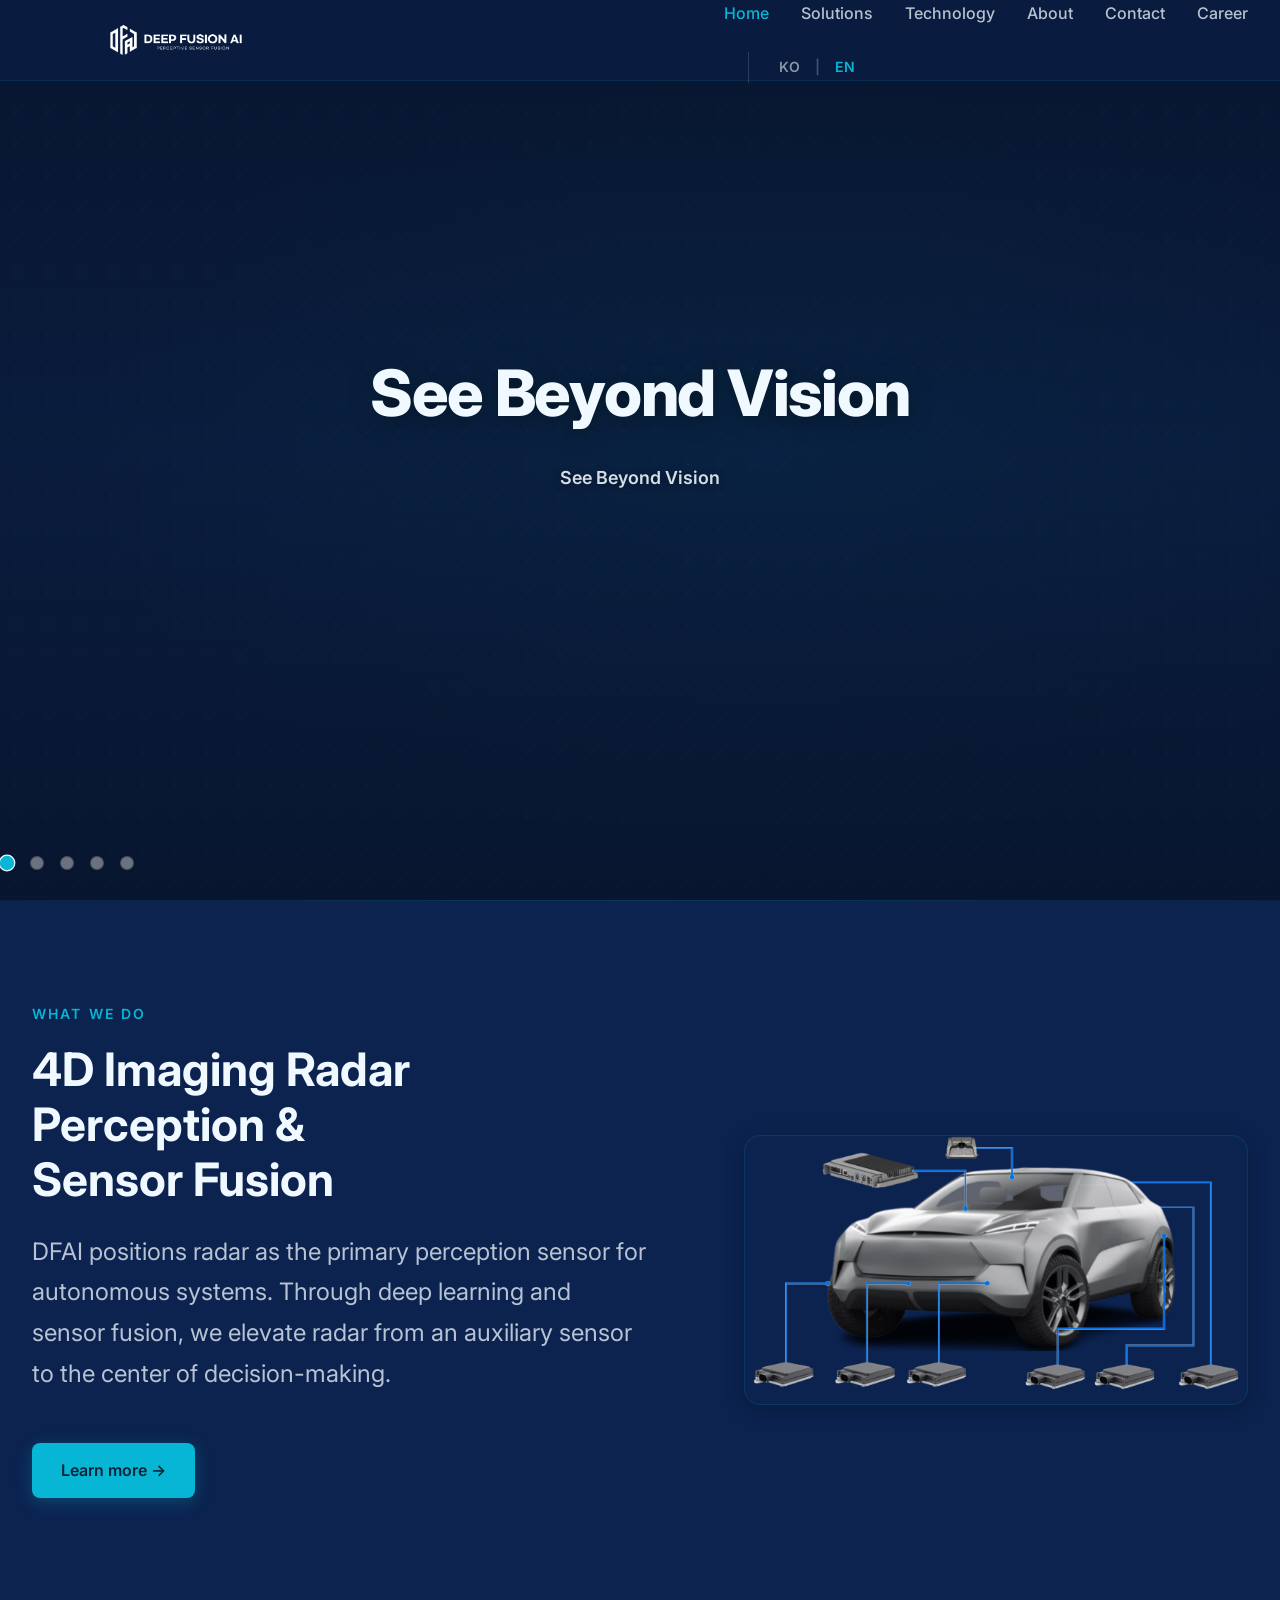
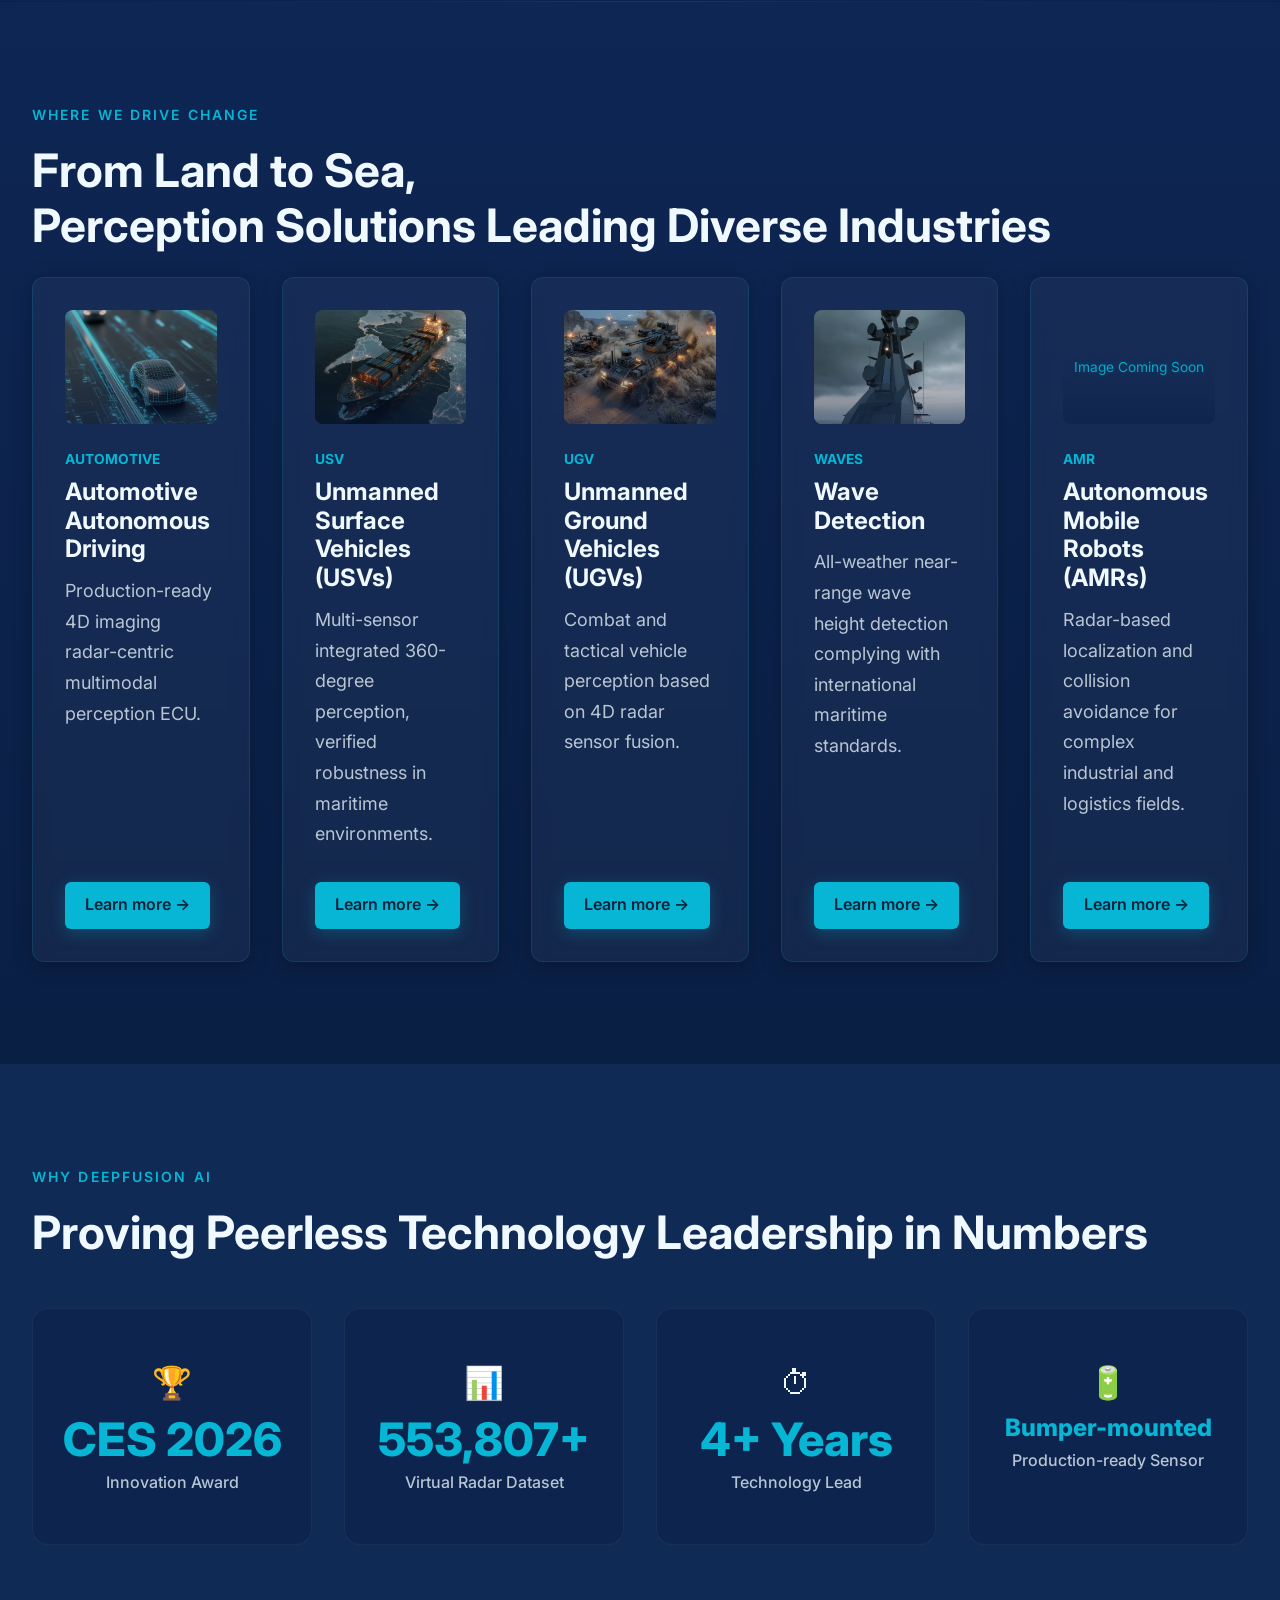
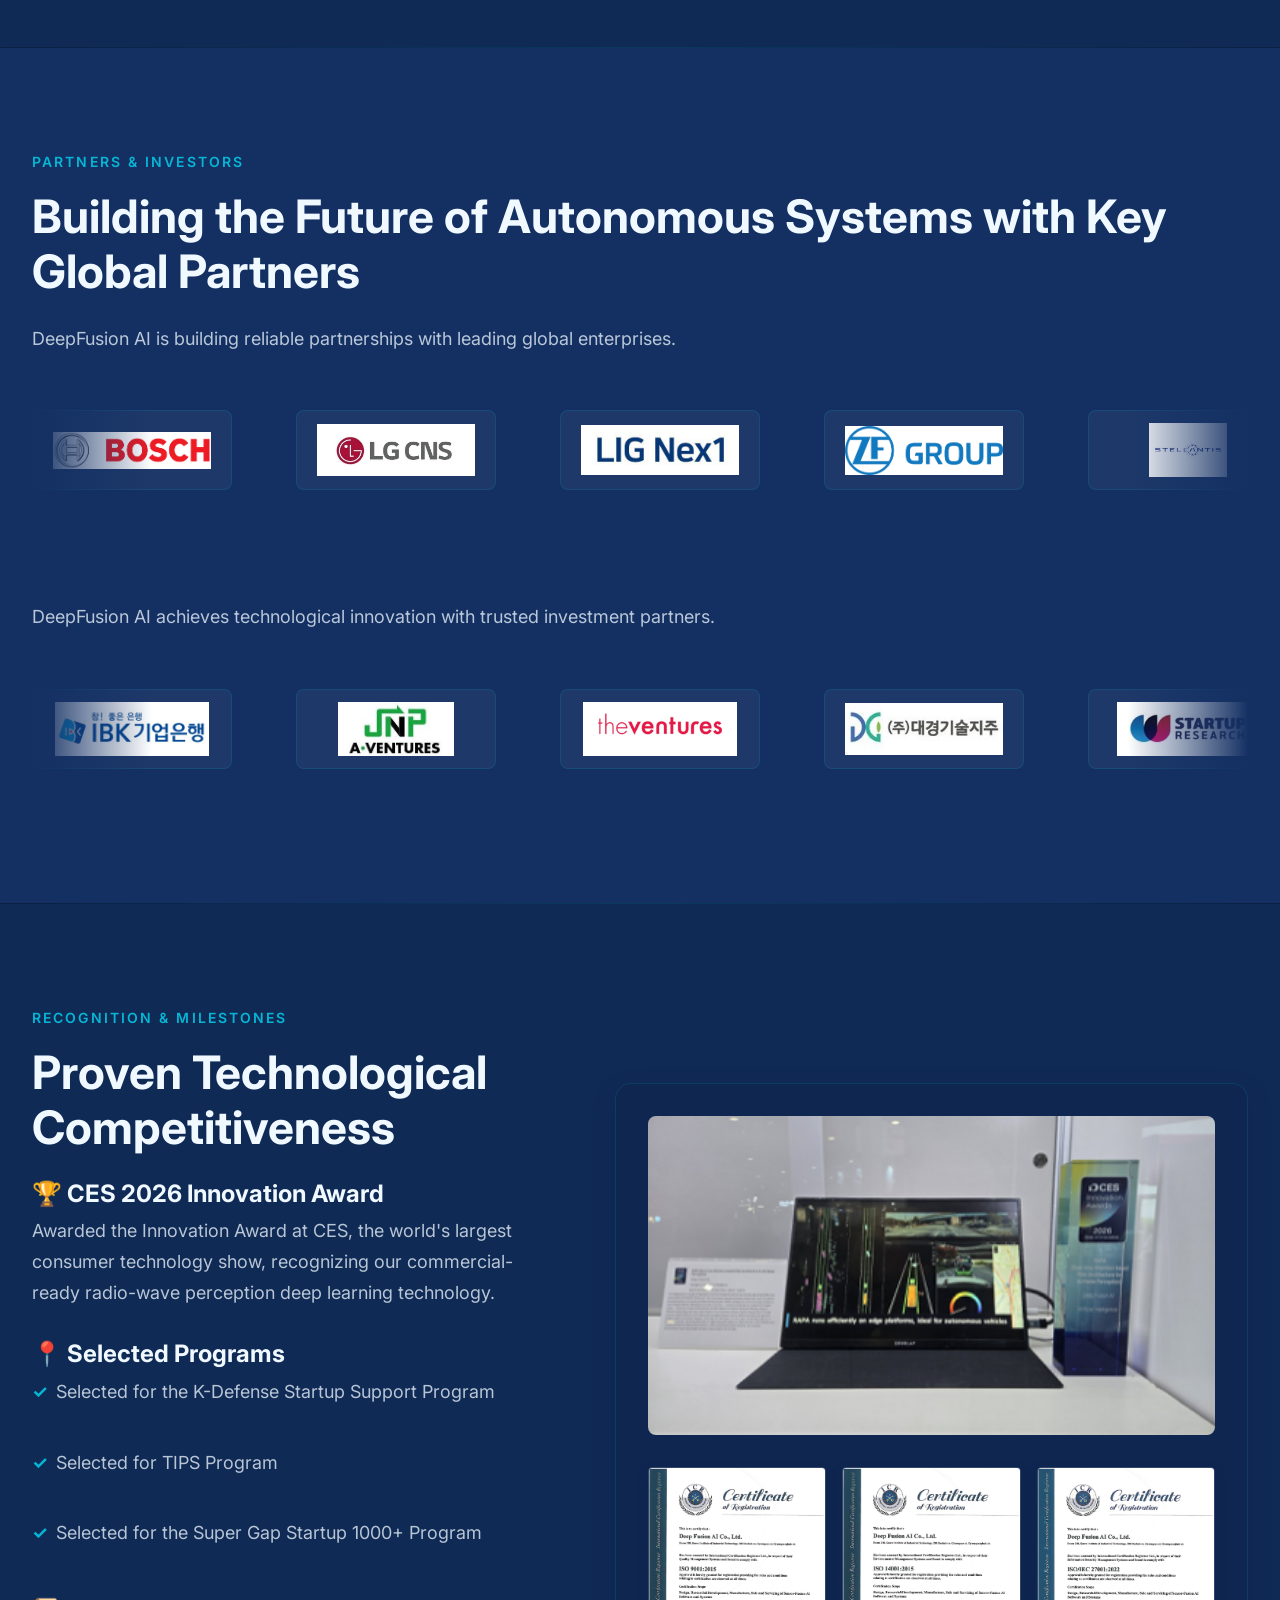
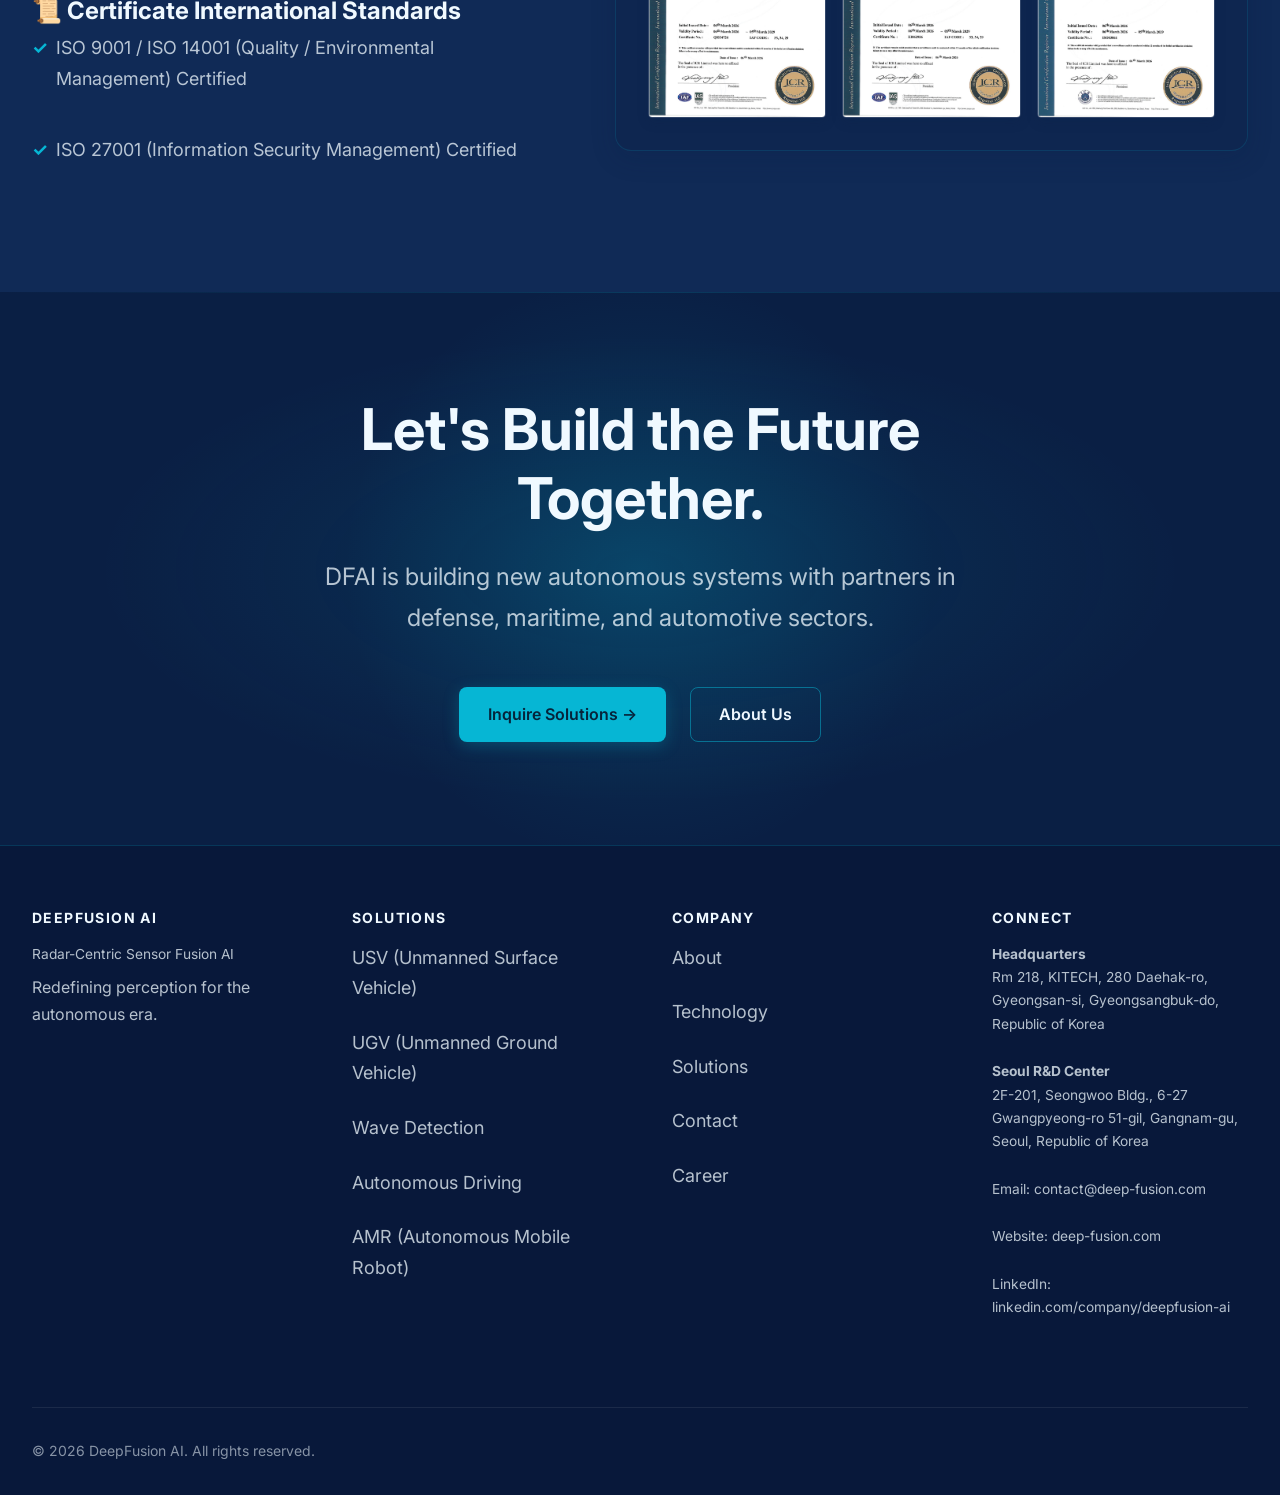
==== en/index.html @ 813c0913 "feat: add AMR (Autonomous Mobile Robot) application card and reorder applications section on home pa" ====
<!DOCTYPE html>
<html lang="en">
<head>
  

  <meta charset="UTF-8">
  <meta name="viewport" content="width=device-width, initial-scale=1.0">
  <title data-i18n="home.meta.title">DeepFusion AI | Radar-Centric Sensor Fusion AI for Autonomous Systems</title>
  
  <!-- SEO Meta Tags -->
  <meta name="description" content="DeepFusion AI (DFAI) redefines perception for the autonomous era with 4D imaging radar deep learning and proprietary sensor fusion. Winner of the CES 2026 Innovation Award, applied across defense, maritime, and automotive sectors.">
  <meta name="keywords" content="4D imaging radar, sensor fusion, autonomous driving AI, USV perception, radar deep learning, DeepFusion AI, 4D Imaging Radar, Sensor Fusion, Autonomous Driving, USV, UGV, Edge AI, DFAI">
  <meta name="geo.region" content="KR-47, KR-11">
  <meta name="geo.placename" content="Gyeongsan, Gangnam Seoul">
  <link rel="canonical" href="https://www.deep-fusion.com/">
  
  <!-- Open Graph -->
  <meta property="og:title" content="DeepFusion AI | Radar-Centric Sensor Fusion AI">
  <meta property="og:description" content="4D Imaging Radar Deep Learning and proprietary sensor fusion technology for the autonomous era.">
  <meta property="og:image" content="assets/images/home/hero/hero_main.jpg">
  <meta property="og:url" content="https://www.deep-fusion.com/">
  <meta property="og:type" content="website">
  
  <!-- LinkedIn / Twitter -->
  <meta name="twitter:card" content="summary_large_image">
  <meta name="twitter:title" content="DeepFusion AI | Radar-Centric Sensor Fusion AI">
  <meta name="twitter:description" content="4D Imaging Radar Deep Learning and proprietary sensor fusion technology for the autonomous era.">
  <meta name="twitter:image" content="assets/images/home/hero/hero_main.jpg">
  
  <!-- Fonts -->
  <link rel="preconnect" href="https://fonts.googleapis.com">
  <link rel="preconnect" href="https://fonts.gstatic.com" crossorigin>
  <link href="https://fonts.googleapis.com/css2?family=Inter:wght@400;500;600;700;800&family=Outfit:wght@400;600;800&display=swap" rel="stylesheet">
  
  <!-- Stylesheets -->
  <link rel="stylesheet" href="../assets/css/variables.css">
  <link rel="stylesheet" href="../assets/css/reset.css">
  <link rel="stylesheet" href="../assets/css/base.css">
  <link rel="stylesheet" href="../assets/css/components.css">
  <link rel="stylesheet" href="../assets/css/animations.css">
  <link rel="stylesheet" href="../assets/css/home.css">
  
  <!-- Scripts -->
  <script src="../assets/js/main.js" defer></script>
  <script src="../assets/js/animations.js" defer></script>
  <script src="../assets/js/home.js" defer></script>
  <!-- Multilingual SEO -->
  <link rel="alternate" hreflang="en" href="https://www.deep-fusion.com/index.html">
  <link rel="alternate" hreflang="en" href="https://www.deep-fusion.com/en/index.html">
  <link rel="alternate" hreflang="x-default" href="https://www.deep-fusion.com/index.html">
</head>
<body>
  <!-- Header -->
  <header class="site-header" id="site-header">
    <div class="container header-container">
      <a href="index.html" class="logo" aria-label="DeepFusion AI Home">
        <img src="../assets/images/header_logo.png" alt="DeepFusion AI">
      </a>
      <button class="nav-toggle" aria-label="Open/Close Menu" aria-expanded="false" aria-controls="main-nav">
        <span></span>
        <span></span>
        <span></span>
      </button>
      <nav class="main-nav" id="main-nav">
        <ul>
          <li><a href="index.html" class="nav-link nav-link--active">Home</a></li>
          <li><a href="solutions.html" class="nav-link">Solutions</a></li>
          <li><a href="technology.html" class="nav-link">Technology</a></li>
          <li><a href="about.html" class="nav-link">About</a></li>
          <li><a href="contact.html" class="nav-link">Contact</a></li>
          <li><a href="career.html" class="nav-link">Career</a></li>
        </ul>
        <div class="lang-switcher" role="group" aria-label="Language">
          <a href="../index.html" class="lang-link" hreflang="en">KO</a>
          <span class="lang-divider">|</span>
          <a href="index.html" class="lang-link active" aria-current="true">EN</a>
        </div>
      </nav>
    </div>
  </header>

  <main>
    <!-- Section 1: Hero -->
    <section class="hero section--dark" aria-label="Introduction">
      <div class="hero-slider">
        <!-- 1. 국방_USV_영상 -->
        <div class="hero-slide active">
          <video src="../assets/images/home/defense_usv.mp4" autoplay loop muted playsinline></video>
        </div>
        <!-- 2. 차량자율주행영상 -->
        <div class="hero-slide">
          <video src="../assets/images/home/car_autonomous.mp4" loop muted playsinline></video>
        </div>
        <!-- 3. rapa영상 -->
        <div class="hero-slide">
          <video src="../assets/images/home/rapa_video.mp4" loop muted playsinline></video>
        </div>
        <!-- 4. slam 영상 -->
        <div class="hero-slide">
          <video src="../assets/images/home/slam_video.mp4" loop muted playsinline></video>
        </div>
        <!-- 5. UGV 영상 -->
        <div class="hero-slide">
          <video src="../assets/images/home/ugv_video.mp4" loop muted playsinline></video>
        </div>
      </div>

      <!-- Centralized Text Overlay with animation -->
      <div class="hero-overlay-text">
        <!-- 1. 국방_USV_영상 -->
        <div class="hero-text-item active">
          <h1 class="hero-text-title">See Beyond Vision</h1>
          <p class="hero-text-desc">See Beyond Vision</p>
        </div>
        <!-- 2. 차량자율주행영상 -->
        <div class="hero-text-item">
          <h1 class="hero-text-title">Unstoppable Autonomous Driving</h1>
          <p class="hero-text-desc">Robust Autonomy in Any Environment</p>
        </div>
        <!-- 3. rapa영상 -->
        <div class="hero-text-item">
          <h1 class="hero-text-title">Intelligent 4D Imaging Radar</h1>
          <p class="hero-text-desc">Next-Gen RAPA Platform</p>
        </div>
        <!-- 4. slam 영상 -->
        <div class="hero-text-item">
          <h1 class="hero-text-title">Precision SLAM:<br>Never Lost in Any Environment</h1>
          <p class="hero-text-desc">Precision 3D Localization</p>
        </div>
        <!-- 5. UGV 사진1 -->
        <div class="hero-text-item">
          <img src="../assets/images/dfai_blue_logo.png" alt="DeepFusion AI Logo" class="hero-text-logo">
        </div>
      </div>

      <!-- Dots navigation centered at the bottom -->
      <div class="hero-dots">
        <button class="hero-dot active" aria-label="Slide 1"></button>
        <button class="hero-dot" aria-label="Slide 2"></button>
        <button class="hero-dot" aria-label="Slide 3"></button>
        <button class="hero-dot" aria-label="Slide 4"></button>
        <button class="hero-dot" aria-label="Slide 5"></button>
      </div>
    </section>

    <hr class="section-divider-soft">

    <!-- Section 2: What We Do -->
    <section class="what-we-do section-padding section--light" id="what-we-do" aria-label="Core Technologies">
      <div class="container">
        <span data-i18n="home.what-we-do.span_text" class="eyebrow reveal-on-scroll">What We Do</span>
        <div class="what-we-do-grid">
          <div class="what-we-do-text reveal-on-scroll stagger-1">
            <h2 data-i18n="home.what-we-do.h2_title">4D Imaging Radar Perception &<br>Sensor Fusion</h2>
            <p data-i18n="home.what-we-do.p_text" class="what-we-do-lead">
              DFAI positions radar as the primary perception sensor for autonomous systems. Through deep learning and sensor fusion, we elevate radar from an auxiliary sensor to the center of decision-making.
            </p>
            <a href="technology.html" class="btn btn-primary">Learn more &rarr;</a>
          </div>
          <div class="what-we-do-media reveal-on-scroll stagger-2">
            <img src="../assets/images/technology/car_photo.png" alt="Sensor Fusion" loading="lazy">
          </div>
        </div>
      </div>
    </section>

    <hr class="section-divider-soft">

    <!-- Section 3: Applications (Where We Drive Change) -->
    <section class="applications section-padding section--dark" id="applications" aria-label="Solution Verticals">
      <div class="container">
        <span data-i18n="home.applications.span_text" class="eyebrow reveal-on-scroll">Where We Drive Change</span>
        <h2 data-i18n="home.applications.h2_title" class="reveal-on-scroll stagger-1">From Land to Sea,<br>Perception Solutions Leading Diverse Industries</h2>
        <div class="grid grid-5">
          <!-- App 1: Automotive -->
          <article class="card reveal-on-scroll stagger-1">
            <div class="card-img-wrapper">
              <img src="../assets/images/solutions/04_autonomous/IR_p37_img_04.png" alt="Automotive Autonomous Driving" class="card-img" onerror="this.style.display='none'; this.nextElementSibling.style.display='flex';" loading="lazy">
              <div class="card-img-placeholder">
                <span data-i18n="home.what-we-do.span_text_2">Image Coming Soon</span>
              </div>
            </div>
            <span class="card-subtitle">Automotive</span>
            <h3>Automotive Autonomous Driving</h3>
            <p>Production-ready 4D imaging radar-centric multimodal perception ECU.</p>
            <a href="solutions.html#solution-automotive" class="btn btn-primary" aria-label="View Automotive Autonomous Driving solution details">Learn more &rarr;</a>
          </article>
          <!-- App 2: USV -->
          <article class="card reveal-on-scroll stagger-2">
            <div class="card-img-wrapper">
              <img src="../assets/images/solutions/01_usv/IR_p20_img_01.png" alt="Unmanned Surface Vessel Perception" class="card-img" onerror="this.style.display='none'; this.nextElementSibling.style.display='flex';" loading="lazy">
              <div class="card-img-placeholder">
                <span data-i18n="home.what-we-do.span_text_2">Image Coming Soon</span>
              </div>
            </div>
            <span class="card-subtitle">USV</span>
            <h3>Unmanned Surface Vehicles (USVs)</h3>
            <p>Multi-sensor integrated 360-degree perception, verified robustness in maritime environments.</p>
            <a href="solutions.html#solution-usv" class="btn btn-primary" aria-label="View Unmanned Surface Vehicle (USV) solution details">Learn more &rarr;</a>
          </article>
          <!-- App 3: UGV -->
          <article class="card reveal-on-scroll stagger-3">
            <div class="card-img-wrapper">
              <img src="../assets/images/solutions/02_ugv/IR_p21_img_07.png" alt="Unmanned Ground Vehicle Combat Vehicle" class="card-img" onerror="this.style.display='none'; this.nextElementSibling.style.display='flex';" loading="lazy">
              <div class="card-img-placeholder">
                <span data-i18n="home.what-we-do.span_text_2">Image Coming Soon</span>
              </div>
            </div>
            <span class="card-subtitle">UGV</span>
            <h3>Unmanned Ground Vehicles (UGVs)</h3>
            <p>Combat and tactical vehicle perception based on 4D radar sensor fusion.</p>
            <a href="solutions.html#solution-ugv" class="btn btn-primary" aria-label="View Unmanned Ground Vehicle (UGV) solution details">Learn more &rarr;</a>
          </article>
          <!-- App 4: Waves -->
          <article class="card reveal-on-scroll stagger-4">
            <div class="card-img-wrapper">
              <img src="../assets/images/solutions/03_wave/IR_p23_img_03.png" alt="Wave Detection Radar System" class="card-img" onerror="this.style.display='none'; this.nextElementSibling.style.display='flex';" loading="lazy">
              <div class="card-img-placeholder">
                <span data-i18n="home.what-we-do.span_text_2">Image Coming Soon</span>
              </div>
            </div>
            <span class="card-subtitle">Waves</span>
            <h3>Wave Detection</h3>
            <p>All-weather near-range wave height detection complying with international maritime standards.</p>
            <a href="solutions.html#solution-wave" class="btn btn-primary" aria-label="View Wave Detection solution details">Learn more &rarr;</a>
          </article>
          <!-- App 5: AMR -->
          <article class="card reveal-on-scroll stagger-5">
            <div class="card-img-wrapper">
              <img src="../assets/images/solutions/05_amr/amr_placeholder.png" alt="Autonomous Mobile Robot" class="card-img" onerror="this.style.display='none'; this.nextElementSibling.style.display='flex';" loading="lazy">
              <div class="card-img-placeholder">
                <span data-i18n="home.what-we-do.span_text_2">Image Coming Soon</span>
              </div>
            </div>
            <span class="card-subtitle">AMR</span>
            <h3>Autonomous Mobile Robots (AMRs)</h3>
            <p>Radar-based localization and collision avoidance for complex industrial and logistics fields.</p>
            <a href="solutions.html#solution-amr" class="btn btn-primary" aria-label="View Autonomous Mobile Robot (AMR) solution details">Learn more &rarr;</a>
          </article>
        </div>
      </div>
    </section>

    <!-- Section 4: Impact Numbers (Why DeepFusion AI) -->
    <section class="impact-numbers section-padding section--mid" aria-label="Key Metrics">
      <div class="container">
        <span data-i18n="home.impact-numbers.span_text" class="eyebrow reveal-on-scroll">Why DeepFusion AI</span>
        <h2 data-i18n="home.impact-numbers.h2_title" class="reveal-on-scroll stagger-1">Proving Peerless Technology Leadership in Numbers</h2>
        <div class="impact-numbers-grid">
          <div class="counter-card reveal-on-scroll stagger-1">
            <div class="counter-icon" aria-hidden="true">🏆</div>
            <div class="counter-num-wrapper">CES 2026</div>
            <div class="counter-label">Innovation Award</div>
          </div>
          <div class="counter-card reveal-on-scroll stagger-2">
            <div class="counter-icon" aria-hidden="true">📊</div>
            <div class="counter-num-wrapper">
              <span data-target="600000" data-suffix="+" data-format="comma">0</span>
            </div>
            <div class="counter-label">Virtual Radar Dataset</div>
          </div>
          <div class="counter-card reveal-on-scroll stagger-3">
            <div class="counter-icon" aria-hidden="true">⏱</div>
            <div class="counter-num-wrapper">
              <span data-target="5" data-suffix="+ Years">0</span>
            </div>
            <div class="counter-label">Technology Lead</div>
          </div>
          <div class="counter-card reveal-on-scroll stagger-4">
            <div class="counter-icon" aria-hidden="true">🔋</div>
            <div class="counter-num-wrapper" style="font-size: var(--fs-lg);">Bumper-mounted</div>
            <div class="counter-label">Production-ready Sensor</div>
          </div>
        </div>
      </div>
    </section>

    <hr class="section-divider-soft">

    <!-- Section 5: Trusted By (Partners & Investors) -->
    <section class="trusted-by section-padding section--white" aria-label="Partners & Investors">
      <div class="container">
        <!-- Partners Sub-section -->
        <span data-i18n="home.trusted-by.span_text" class="eyebrow reveal-on-scroll">Partners &amp; Investors</span>
        <h2 data-i18n="home.trusted-by.h2_title" class="reveal-on-scroll stagger-1">Building the Future of Autonomous Systems with Key Global Partners</h2>
        <p data-i18n="home.trusted-by.p_text" class="reveal-on-scroll stagger-2">DeepFusion AI is building reliable partnerships with leading global enterprises.</p>
        <div class="trusted-by-carousel-wrapper reveal-on-scroll stagger-3" style="margin-bottom: 5rem;">
          <div class="logo-track">
            <div class="logo-item"><img src="../assets/images/home/partners/BOSCH.png" alt="BOSCH" loading="lazy"></div>
            <div class="logo-item"><img src="../assets/images/home/partners/LG CNS.jpg" alt="LG CNS" loading="lazy"></div>
            <div class="logo-item"><img src="../assets/images/home/partners/lignex1.jpeg" alt="LIG Nex1" loading="lazy"></div>
            <div class="logo-item"><img src="../assets/images/home/partners/ZF.png" alt="ZF" loading="lazy"></div>
            <div class="logo-item"><img src="../assets/images/home/partners/stellantis.jpg" alt="Stellantis" loading="lazy"></div>
            <div class="logo-item"><img src="../assets/images/home/partners/비트센싱.jpg" alt="bitsensing" loading="lazy"></div>
            <div class="logo-item"><img src="../assets/images/home/partners/현대위아.png" alt="Hyundai Wia" loading="lazy"></div>
            <div class="logo-item"><img src="../assets/images/home/partners/현대중공업.jpg" alt="Hyundai Heavy Industries" loading="lazy"></div>
            <div class="logo-item"><img src="../assets/images/home/partners/volvo.png" alt="Volvo" loading="lazy"></div>
            <div class="logo-item"><img src="../assets/images/home/partners/hyundai_mobis.jpg" alt="Hyundai Mobis" loading="lazy"></div>
            <div class="logo-item"><img src="../assets/images/home/partners/hella.png" alt="Hella" loading="lazy"></div>
            <!-- Duplicated for Infinite Carousel effect -->
            <div class="logo-item"><img src="../assets/images/home/partners/BOSCH.png" alt="BOSCH" loading="lazy"></div>
            <div class="logo-item"><img src="../assets/images/home/partners/LG CNS.jpg" alt="LG CNS" loading="lazy"></div>
            <div class="logo-item"><img src="../assets/images/home/partners/lignex1.jpeg" alt="LIG Nex1" loading="lazy"></div>
            <div class="logo-item"><img src="../assets/images/home/partners/ZF.png" alt="ZF" loading="lazy"></div>
            <div class="logo-item"><img src="../assets/images/home/partners/stellantis.jpg" alt="Stellantis" loading="lazy"></div>
            <div class="logo-item"><img src="../assets/images/home/partners/비트센싱.jpg" alt="bitsensing" loading="lazy"></div>
            <div class="logo-item"><img src="../assets/images/home/partners/현대위아.png" alt="Hyundai Wia" loading="lazy"></div>
            <div class="logo-item"><img src="../assets/images/home/partners/현대중공업.jpg" alt="Hyundai Heavy Industries" loading="lazy"></div>
            <div class="logo-item"><img src="../assets/images/home/partners/volvo.png" alt="Volvo" loading="lazy"></div>
            <div class="logo-item"><img src="../assets/images/home/partners/hyundai_mobis.jpg" alt="Hyundai Mobis" loading="lazy"></div>
            <div class="logo-item"><img src="../assets/images/home/partners/hella.png" alt="Hella" loading="lazy"></div>
          </div>
        </div>

        <!-- Investors Sub-section -->
        <p data-i18n="home.investors.p_text" class="reveal-on-scroll stagger-1">DeepFusion AI achieves technological innovation with trusted investment partners.</p>
        <div class="trusted-by-carousel-wrapper reveal-on-scroll stagger-3">
          <div class="logo-track" style="animation-direction: reverse;">
            <div class="logo-item"><img src="../assets/images/home/investors/IBK.jpeg" alt="IBK" loading="lazy"></div>
            <div class="logo-item"><img src="../assets/images/home/investors/JNP글로벌.jpg" alt="JNP Global" loading="lazy"></div>
            <div class="logo-item"><img src="../assets/images/home/investors/theventures.png" alt="The Ventures" loading="lazy"></div>
            <div class="logo-item"><img src="../assets/images/home/investors/대경기술지주.jpg" alt="Daekyeong Technology Holdings" loading="lazy"></div>
            <div class="logo-item"><img src="../assets/images/home/investors/스타트업리서치.jpg" alt="Startup Research" loading="lazy"></div>
            <div class="logo-item"><img src="../assets/images/home/investors/신용보증기금.jpeg" alt="Korea Credit Guarantee Fund" loading="lazy"></div>
            <div class="logo-item"><img src="../assets/images/home/investors/엠엠에스벤처스.jpg" alt="MMS Ventures" loading="lazy"></div>
            <!-- Duplicated for Infinite Carousel effect -->
            <div class="logo-item"><img src="../assets/images/home/investors/IBK.jpeg" alt="IBK" loading="lazy"></div>
            <div class="logo-item"><img src="../assets/images/home/investors/JNP글로벌.jpg" alt="JNP Global" loading="lazy"></div>
            <div class="logo-item"><img src="../assets/images/home/investors/theventures.png" alt="The Ventures" loading="lazy"></div>
            <div class="logo-item"><img src="../assets/images/home/investors/대경기술지주.jpg" alt="Daekyeong Technology Holdings" loading="lazy"></div>
            <div class="logo-item"><img src="../assets/images/home/investors/스타트업리서치.jpg" alt="Startup Research" loading="lazy"></div>
            <div class="logo-item"><img src="../assets/images/home/investors/신용보증기금.jpeg" alt="Korea Credit Guarantee Fund" loading="lazy"></div>
            <div class="logo-item"><img src="../assets/images/home/investors/엠엠에스벤처스.jpg" alt="MMS Ventures" loading="lazy"></div>
          </div>
        </div>
      </div>
    </section>

    <hr class="section-divider-soft">

    <!-- Section 6: Recognition (Milestones) -->
    <section class="recognition section-padding section--mid" aria-label="Achievements & Milestones">
      <div class="container">
        <span data-i18n="home.recognition.span_text" class="eyebrow reveal-on-scroll">Recognition &amp; Milestones</span>
        <div class="recognition-grid">
          <div class="recognition-text reveal-on-scroll stagger-1">
            <h2 data-i18n="home.recognition.h2_title">Proven Technological Competitiveness</h2>
            <h4 data-i18n="home.recognition.h4_title">🏆 CES 2026 Innovation Award</h4>
            <p data-i18n="home.recognition.p_text">Awarded the Innovation Award at CES, the world's largest consumer technology show, recognizing our commercial-ready radio-wave perception deep learning technology.</p>
            <h4 data-i18n="home.recognition.h4_title_2">📍 Selected Programs</h4>
            <ul class="recognition-list">
              <li data-i18n="home.recognition.li_text">Selected for the K-Defense Startup Support Program</li>
              <li data-i18n="home.recognition.li_text_2">Selected for TIPS Program</li>
              <li data-i18n="home.recognition.li_text_3">Selected for the Super Gap Startup 1000+ Program</li>
            </ul>
            <h4 data-i18n="home.recognition.h4_title_3">📜 Certificate International Standards</h4>
            <ul class="recognition-list">
              <li>ISO 9001 / ISO 14001 (Quality / Environmental Management) Certified</li>
              <li>ISO 27001 (Information Security Management) Certified</li>
            </ul>
          </div>
          <div class="recognition-img-wrapper reveal-on-scroll stagger-2">
            <div class="recognition-main-img">
              <img src="../assets/images/about/milestones/IR_p25_img_01.png" alt="Milestones Infographic" onerror="this.style.display='none'; this.nextElementSibling.style.display='flex';" loading="lazy">
            </div>
            <div class="certificates-row">
              <img src="../assets/images/about/cert_1.png" alt="ISO 9001 Certificate" loading="lazy">
              <img src="../assets/images/about/cert_2.png" alt="ISO 14001 Certificate" loading="lazy">
              <img src="../assets/images/about/cert_3.png" alt="ISO 27001 Certificate" loading="lazy">
            </div>
            <div class="card-img-placeholder" style="min-height: 300px; display: none;">
              <span data-i18n="home.recognition.span_text_2">Milestones Image Coming Soon</span>
            </div>
          </div>
        </div>
      </div>
    </section>

    <hr class="section-divider-soft">

    <!-- Section 7: Contact CTA -->
    <section class="contact-cta section-padding section--dark" aria-label="Inquiries">
      <div class="radial-glow" aria-hidden="true"></div>
      <div class="container contact-cta-content reveal-on-scroll">
        <h2>Let's Build the Future Together.</h2>
        <p data-i18n="home.contact-cta.p_text">DFAI is building new autonomous systems with partners in defense, maritime, and automotive sectors.</p>
        <div class="contact-cta-buttons">
          <a href="contact.html#form" class="btn btn-primary" aria-label="Inquire Solutions">Inquire Solutions &rarr;</a>
          <a href="about.html" class="btn btn-secondary" aria-label="About Us">About Us</a>
        </div>
      </div>
    </section>
  </main>

  <!-- Footer -->
  <footer class="site-footer">
    <div class="container">
      <div class="footer-grid">
        <div class="footer-col">
          <h4>DeepFusion AI</h4>
          <p data-i18n="common.footer.p_text" style="font-size: var(--fs-xs); color: var(--color-slate-gray); margin-bottom: var(--space-xs);">
            Radar-Centric Sensor Fusion AI
          </p>
          <p data-i18n="common.footer.p_text_2" style="font-size: var(--fs-sm); color: var(--color-soft-gray);">
            Redefining perception for the autonomous era.
          </p>
        </div>
        <div class="footer-col">
          <h4 data-i18n="common.footer.h4_title">Solutions</h4>
          <ul>
            <li><a href="solutions.html#usv" class="footer-link">USV (Unmanned Surface Vehicle)</a></li>
            <li><a href="solutions.html#ugv" class="footer-link">UGV (Unmanned Ground Vehicle)</a></li>
            <li><a href="solutions.html#wave" class="footer-link">Wave Detection</a></li>
            <li><a href="solutions.html#autonomous" class="footer-link">Autonomous Driving</a></li>
            <li><a href="solutions.html#amr" class="footer-link">AMR (Autonomous Mobile Robot)</a></li>
          </ul>
        </div>
        <div class="footer-col">
          <h4 data-i18n="common.footer.h4_title_2">Company</h4>
          <ul>
            <li><a href="about.html" class="footer-link">About</a></li>
            <li><a href="technology.html" class="footer-link">Technology</a></li>
            <li><a href="solutions.html" class="footer-link">Solutions</a></li>
            <li><a href="contact.html" class="footer-link">Contact</a></li>
            <li><a href="career.html" class="footer-link">Career</a></li>
          </ul>
        </div>
        <div class="footer-col">
          <h4 data-i18n="common.footer.h4_title_3">Connect</h4>
          <ul style="gap: var(--space-sm); font-size: var(--fs-xs); color: var(--color-soft-gray);">
            <li>
              <strong>Headquarters</strong><br>
              Rm 218, KITECH, 280 Daehak-ro, Gyeongsan-si, Gyeongsangbuk-do, Republic of Korea
            </li>
            <li>
              <strong>Seoul R&D Center</strong><br>
              2F-201, Seongwoo Bldg., 6-27 Gwangpyeong-ro 51-gil, Gangnam-gu, Seoul, Republic of Korea
            </li>
            <li style="margin-top: var(--space-xs);">
              Email: <a href="mailto:contact@deep-fusion.com" class="footer-link">contact@deep-fusion.com</a>
            </li>
            <li>
              Website: <a href="https://www.deep-fusion.com" class="footer-link">deep-fusion.com</a>
            </li>
            <li>
              LinkedIn: <a href="https://www.linkedin.com/company/deepfusion-ai/" class="footer-link">linkedin.com/company/deepfusion-ai</a>
            </li>
          </ul>
        </div>
      </div>
      <div class="footer-bottom">
        <div class="footer-bottom-copy">
          &copy; 2026 DeepFusion AI. All rights reserved.
        </div>
      </div>
    </div>
  </footer>
  <script>
    document.querySelectorAll('.lang-link').forEach(function(el) {
      el.addEventListener('click', function() {
        var isKo = el.textContent.trim() === 'KO';
        localStorage.setItem('dfai_lang_pref', isKo ? 'ko' : 'en');
      });
    });
  </script>
</body>
</html>
---- assets/css/variables.css ----
:root {
  /* ===== Section Backgrounds (Dark Unified) ===== */
  --bg-section-1: #0A1F44;  /* Deep Ocean - Hero */
  --bg-section-2: #0E2654;  /* Hero gradient end */
  --bg-section-3: #102A56;  /* Midnight Blue - Impact */
  --bg-section-4: #0C2350;  /* What We Do */
  --bg-section-5: #143063;  /* Trusted By / Recognition */
  --bg-footer:    #08183A;  /* Footer (darkest) */

  /* ===== Card Backgrounds (on dark) ===== */
  --bg-card:           rgba(255, 255, 255, 0.04);
  --bg-card-hover:     rgba(255, 255, 255, 0.07);
  --bg-card-border:    rgba(6, 182, 212, 0.15);
  --bg-card-border-hv: rgba(6, 182, 212, 0.45);

  /* ===== Text (on dark) ===== */
  --text-primary:   #F0F9FF;
  --text-secondary: rgba(240, 249, 255, 0.75);
  --text-muted:     rgba(240, 249, 255, 0.55);
  --text-eyebrow:   #06B6D4;

  /* ===== Accent ===== */
  --accent-cyan:       #06B6D4;
  --accent-cyan-glow:  rgba(6, 182, 212, 0.35);
  --accent-amber:      #F59E0B;

  /* ===== Dividers ===== */
  --divider-soft: linear-gradient(
    90deg,
    transparent 0%,
    rgba(6, 182, 212, 0.18) 50%,
    transparent 100%
  );

  /* ===== Shadows ===== */
  --shadow-card:       0 4px 20px rgba(0, 0, 0, 0.25);
  --shadow-card-hover: 0 10px 40px rgba(6, 182, 212, 0.15);
  --shadow-glow:       0 0 24px rgba(6, 182, 212, 0.3);
  
  /* === Typography === */
  --font-sans: 'Pretendard', 'Inter', -apple-system, 
               BlinkMacSystemFont, 'Segoe UI', sans-serif;
  --font-display: 'Inter', 'Pretendard', sans-serif;
  --font-mono: 'JetBrains Mono', 'Courier New', monospace;
  
  /* Font Sizes (Fluid Typography) */
  --fs-xs: clamp(0.75rem, 0.7rem + 0.2vw, 0.875rem);
  --fs-sm: clamp(0.875rem, 0.8rem + 0.3vw, 1rem);
  --fs-base: clamp(1rem, 0.9rem + 0.4vw, 1.125rem);
  --fs-lg: clamp(1.25rem, 1.1rem + 0.6vw, 1.5rem);
  --fs-xl: clamp(1.5rem, 1.3rem + 0.8vw, 2rem);
  --fs-2xl: clamp(2rem, 1.6rem + 1.6vw, 3rem);
  --fs-3xl: clamp(2.5rem, 2rem + 2vw, 4rem);
  --fs-hero: clamp(3rem, 2.4rem + 2.4vw, 5rem);
  
  /* === Spacing === */
  --space-xs: 0.5rem;
  --space-sm: 1rem;
  --space-md: 1.5rem;
  --space-lg: 2rem;
  --space-xl: 3rem;
  --space-2xl: 4rem;
  --space-3xl: 6rem;
  --space-section: clamp(4rem, 8vw, 8rem);
  
  /* === Layout === */
  --container-max: 1280px;
  --container-padding: clamp(1rem, 4vw, 2rem);
  
  /* === Border Radius === */
  --radius-sm: 4px;
  --radius-md: 8px;
  --radius-lg: 16px;
  --radius-xl: 24px;
  --radius-full: 9999px;
  
  /* === Shadows (Cyan Glow) === */
  --shadow-sm: 0 2px 4px rgba(10, 31, 68, 0.1);
  --shadow-md: 0 4px 12px rgba(10, 31, 68, 0.15);
  --shadow-lg: 0 8px 24px rgba(10, 31, 68, 0.2);
  --shadow-cyan-glow: 0 0 32px rgba(6, 182, 212, 0.3);
  
  /* === Transitions === */
  --transition-fast: 150ms ease-out;
  --transition-base: 250ms ease-out;
  --transition-slow: 400ms ease-out;
  
  /* === Z-Index === */
  --z-base: 0;
  --z-dropdown: 10;
  --z-sticky: 100;
  --z-modal: 1000;

  /* Header (Sticky) */
  --header-height: 80px;
  --header-height-mobile: 64px;
}
---- assets/css/base.css ----
/* === Base CSS === */
body {
  font-family: var(--font-sans);
  font-size: var(--fs-base);
  background: var(--bg-section-1);
  color: var(--text-primary);
  -webkit-font-smoothing: antialiased;
  line-height: 1.6;
  overflow-x: hidden;
  word-break: keep-all;
  overflow-wrap: break-word;
}

/* Typography Hierarchy */
h1, h2, h3, h4, h5, h6 {
  font-family: var(--font-display);
  font-weight: 700;
  line-height: 1.2;
  color: var(--text-primary);
}

h1 {
  font-size: var(--fs-3xl);
}

h2 {
  font-size: var(--fs-2xl);
  margin-bottom: var(--space-md);
}

h3 {
  font-size: var(--fs-lg);
  margin-bottom: var(--space-sm);
}

h4 {
  font-size: var(--fs-base);
  margin-bottom: var(--space-sm);
}

p, li {
  color: var(--text-secondary);
  line-height: 1.7;
  margin-bottom: var(--space-md);
}

.eyebrow {
  display: block;
  font-family: var(--font-display);
  color: var(--text-eyebrow);
  text-transform: uppercase;
  letter-spacing: 0.15em;
  font-size: 0.875rem;
  font-weight: 600;
  margin-bottom: var(--space-sm);
}

.caption, small {
  color: var(--text-muted);
}

a {
  color: var(--accent-cyan);
  text-decoration: none;
  transition: color var(--transition-fast);
}

a:hover {
  color: #22D3EE;
}

/* Containers */
.container {
  width: 100%;
  max-width: var(--container-max);
  margin-left: auto;
  margin-right: auto;
  padding-left: var(--container-padding);
  padding-right: var(--container-padding);
}

/* Accessibility - keyboard navigation */
:focus-visible {
  outline: 2px solid var(--accent-cyan);
  outline-offset: 4px;
}

/* Custom Scrollbar */
::-webkit-scrollbar {
  width: 8px;
  height: 8px;
}

::-webkit-scrollbar-track {
  background: var(--bg-section-1);
}

::-webkit-scrollbar-thumb {
  background: rgba(6, 182, 212, 0.25);
  border-radius: var(--radius-sm);
}

::-webkit-scrollbar-thumb:hover {
  background: var(--accent-cyan);
}

/* Layout Utilities */
.section-padding {
  padding-top: var(--space-section);
  padding-bottom: var(--space-section);
}
---- assets/css/components.css ----
/* === Components CSS === */

/* Header / Navigation */
.site-header {
  position: fixed;
  top: 0;
  left: 0;
  width: 100%;
  z-index: var(--z-sticky);
  background-color: rgba(10, 31, 68, 0.8);
  backdrop-filter: blur(12px);
  -webkit-backdrop-filter: blur(12px);
  border-bottom: 1px solid rgba(6, 182, 212, 0.1);
  transition: background-color var(--transition-base), border-color var(--transition-base);
}

.site-header--scrolled {
  background-color: rgba(10, 31, 68, 0.95);
  border-bottom: 1px solid rgba(6, 182, 212, 0.2);
}

.header-container {
  display: flex;
  align-items: center;
  justify-content: space-between;
  height: 80px;
  transition: height var(--transition-base);
}

.site-header--scrolled .header-container {
  height: 64px;
}

.logo {
  display: flex;
  align-items: center;
}

.logo img {
  height: 48px;
  width: auto;
  object-fit: contain;
  display: block;
  transition: height var(--transition-base);
}

.site-header--scrolled .logo img {
  height: 38px;
}

.main-nav ul {
  display: flex;
  gap: var(--space-lg);
}

.nav-link {
  font-size: var(--fs-sm);
  font-weight: 500;
  color: var(--text-secondary);
  transition: color var(--transition-fast);
  padding: var(--space-xs) 0;
}

.nav-link:hover,
.nav-link--active {
  color: var(--accent-cyan);
}

/* Mobile Nav Toggle */
.nav-toggle {
  display: none;
  flex-direction: column;
  gap: 6px;
  width: 30px;
  height: 24px;
  justify-content: center;
  position: relative;
  z-index: calc(var(--z-sticky) + 1);
}

.nav-toggle span {
  display: block;
  width: 100%;
  height: 2px;
  background-color: var(--text-primary);
  transition: transform var(--transition-base), opacity var(--transition-base);
}

/* Buttons */
.btn {
  display: inline-flex;
  align-items: center;
  gap: 0.5rem;
  padding: 0.875rem 1.75rem;
  font-weight: 600;
  font-size: 1rem;
  border-radius: 8px;
  border: 1px solid transparent;
  cursor: pointer;
  transition: all 250ms ease-out;
  text-decoration: none;
}

.btn-primary {
  background: var(--accent-cyan);
  color: #06243B;
  box-shadow: 0 4px 16px rgba(6,182,212,0.25);
}
.btn-primary:hover {
  background: #22D3EE;
  box-shadow: 0 6px 24px rgba(6,182,212,0.45);
  transform: translateY(-1px);
}

.btn-secondary {
  background: transparent;
  color: var(--text-primary);
  border-color: rgba(6, 182, 212, 0.5);
}
.btn-secondary:hover {
  background: rgba(6, 182, 212, 0.08);
  border-color: var(--accent-cyan);
}

/* Cards Grid */
.grid {
  display: grid;
  gap: var(--space-lg);
}

.grid-2 {
  grid-template-columns: 1fr;
}

.grid-3 {
  grid-template-columns: 1fr;
}

.grid-4 {
  grid-template-columns: 1fr;
}

.grid-5 {
  grid-template-columns: 1fr;
}

/* Card Styles */
.card {
  background: var(--bg-card);
  border: 1px solid var(--bg-card-border);
  border-radius: 12px;
  padding: 2rem;
  backdrop-filter: blur(8px);
  -webkit-backdrop-filter: blur(8px);
  transition: transform 250ms ease-out, border-color 250ms ease-out, box-shadow 250ms ease-out, background 250ms ease-out;
  box-shadow: var(--shadow-card);
}

.card:hover {
  transform: translateY(-4px);
  background: var(--bg-card-hover);
  border-color: var(--bg-card-border-hv);
  box-shadow: var(--shadow-card-hover);
}

.card h3 {
  color: var(--text-primary);
  margin-bottom: 0.75rem;
}

.card p {
  color: var(--text-secondary);
}

/* 카드 내 이미지 다크 오버레이 */
.card-image, .card-img-wrapper {
  position: relative;
  border-radius: 8px;
  overflow: hidden;
  margin-bottom: var(--space-md);
  aspect-ratio: 16 / 9;
}
.card-image::after, .card-img-wrapper::after {
  content: "";
  position: absolute;
  inset: 0;
  background: linear-gradient(180deg, transparent 40%, rgba(10,31,68,0.5) 100%);
  pointer-events: none;
}
.card-image img, .card-img-wrapper img, .card-img-wrapper .card-img {
  display: block;
  width: 100%;
  height: 100%;
  object-fit: cover;
  filter: brightness(0.92);
  transition: filter 300ms ease-out, transform 400ms ease-out;
}
.card:hover .card-image img, .card:hover .card-img-wrapper img, .card:hover .card-img-wrapper .card-img {
  filter: brightness(1);
  transform: scale(1.03);
}

.card-img-placeholder {
  display: flex;
  align-items: center;
  justify-content: center;
  width: 100%;
  height: 100%;
  font-family: var(--font-display);
  font-size: var(--fs-xs);
  color: var(--accent-cyan);
  text-shadow: 0 0 10px rgba(6, 182, 212, 0.3);
}

.footer, .site-footer {
  padding: 4rem 0 2rem;
}

.footer-grid {
  display: grid;
  gap: var(--space-2xl);
  margin-bottom: var(--space-2xl);
}

.footer h4, .site-footer h4, .footer-col h4 {
  color: var(--text-primary);
  font-size: 0.875rem;
  text-transform: uppercase;
  letter-spacing: 0.1em;
  margin-bottom: 1rem;
}

.footer a, .site-footer a, .footer-link {
  color: var(--text-secondary);
  text-decoration: none;
  transition: color 200ms ease-out;
}

.footer a:hover, .site-footer a:hover, .footer-link:hover {
  color: var(--accent-cyan);
}

.footer-bottom {
  margin-top: 3rem;
  padding-top: 2rem;
  border-top: 1px solid rgba(255,255,255,0.08);
  color: var(--text-muted);
  font-size: 0.875rem;
}

/* Table Style */
.table-wrapper {
  overflow-x: auto;
  border-radius: var(--radius-md);
  border: 1px solid rgba(255, 255, 255, 0.05);
}

.data-table {
  width: 100%;
  text-align: left;
}

.data-table th,
.data-table td {
  padding: var(--space-sm) var(--space-md);
  border-bottom: 1px solid rgba(255, 255, 255, 0.05);
}

.data-table th {
  background-color: var(--bg-section-3);
  color: var(--accent-cyan);
  font-weight: 600;
  font-size: var(--fs-sm);
}

.data-table td {
  font-size: var(--fs-sm);
  background-color: rgba(16, 42, 86, 0.2);
}

/* Responsive Media Queries */
@media (min-width: 768px) {
  .grid-2 {
    grid-template-columns: repeat(2, 1fr);
  }
  .grid-3 {
    grid-template-columns: repeat(2, 1fr);
  }
  .grid-4 {
    grid-template-columns: repeat(2, 1fr);
  }
  .grid-5 {
    grid-template-columns: repeat(3, 1fr);
  }
  .footer-grid {
    grid-template-columns: repeat(2, 1fr);
  }
  .footer-bottom {
    flex-direction: row;
  }
}

@media (min-width: 1024px) {
  .grid-3 {
    grid-template-columns: repeat(3, 1fr);
  }
  .grid-4 {
    grid-template-columns: repeat(4, 1fr);
  }
  .grid-5 {
    grid-template-columns: repeat(5, 1fr);
  }
  .footer-grid {
    grid-template-columns: repeat(4, 1fr);
  }
}

@media (max-width: 767px) {
  .main-nav {
    position: fixed;
    top: 80px;
    left: 100%;
    width: 100%;
    height: calc(100vh - 80px);
    background-color: var(--bg-section-1);
    border-top: 1px solid rgba(6, 182, 212, 0.1);
    transition: left var(--transition-slow);
    padding: var(--space-xl);
  }
  
  .main-nav--open {
    left: 0;
  }
  
  .main-nav ul {
    flex-direction: column;
    gap: var(--space-md);
  }
  
  .nav-toggle {
    display: flex;
  }
}

.section-divider-soft {
  height: 1px;
  background: var(--divider-soft);
  border: none;
  margin: 0;
}

/* 섹션 상단 그라데이션 페이드 (선택적 클래스) */
.section-fade-top::before {
  content: "";
  display: block;
  height: 80px;
  margin-top: -80px;
  background: linear-gradient(
    180deg,
    rgba(10, 31, 68, 0) 0%,
    rgba(10, 31, 68, 0.4) 100%
  );
  pointer-events: none;
}

/* Language Switcher Styling */
.lang-switcher {
  display: inline-flex;
  align-items: center;
  gap: 0.5rem;
  margin-left: 1.5rem;
  padding-left: 1.5rem;
  border-left: 1px solid rgba(240, 249, 255, 0.15);
  font-size: 0.875rem;
  font-weight: 600;
  letter-spacing: 0.05em;
}

.lang-link {
  color: rgba(240, 249, 255, 0.55);
  text-decoration: none;
  padding: 0.25rem 0.4rem;
  border-radius: 4px;
  transition: color 200ms ease-out, background 200ms ease-out;
}

.lang-link:hover {
  color: #F0F9FF;
  background: rgba(6, 182, 212, 0.10);
}

.lang-link.active {
  color: #06B6D4;
  cursor: default;
}

.lang-divider {
  color: rgba(240, 249, 255, 0.25);
  user-select: none;
}

@media (max-width: 768px) {
  .lang-switcher {
    margin-left: 0.75rem;
    padding-left: 0.75rem;
  }
}
---- assets/css/animations.css ----
/* === Animations CSS === */

/* Reveal on Scroll */
.reveal-on-scroll {
  opacity: 0;
  transform: translateY(20px);
  transition: opacity var(--transition-slow), transform var(--transition-slow);
}

.reveal-on-scroll.revealed {
  opacity: 1;
  transform: translateY(0);
}

/* Staggered Transitions */
.stagger-1 { transition-delay: 100ms; }
.stagger-2 { transition-delay: 200ms; }
.stagger-3 { transition-delay: 300ms; }
.stagger-4 { transition-delay: 400ms; }

/* Pulse Animation for Cyan Dot */
@keyframes pulse-cyan {
  0% {
    transform: scale(0.95);
    box-shadow: 0 0 0 0 rgba(6, 182, 212, 0.7);
  }
  70% {
    transform: scale(1);
    box-shadow: 0 0 0 8px rgba(6, 182, 212, 0);
  }
  100% {
    transform: scale(0.95);
    box-shadow: 0 0 0 0 rgba(6, 182, 212, 0);
  }
}

.pulse-dot {
  display: inline-block;
  width: 8px;
  height: 8px;
  background-color: var(--accent-cyan);
  border-radius: 50%;
  animation: pulse-cyan 1.5s infinite;
  vertical-align: middle;
  margin-left: var(--space-xs);
}

/* Radial Glow Animation for Contact CTA */
@keyframes glow-shift {
  0% { opacity: 0.2; }
  50% { opacity: 0.4; }
  100% { opacity: 0.2; }
}

.radial-glow {
  position: absolute;
  top: 50%;
  left: 50%;
  transform: translate(-50%, -50%);
  width: 600px;
  height: 600px;
  background: radial-gradient(circle, rgba(6, 182, 212, 0.15) 0%, rgba(10, 31, 68, 0) 70%);
  pointer-events: none;
  z-index: 1;
  animation: glow-shift 4s ease-in-out infinite;
}

/* Prefers Reduced Motion override */
@media (prefers-reduced-motion: reduce) {
  .reveal-on-scroll {
    opacity: 1 !important;
    transform: none !important;
    transition: none !important;
  }
  
  .pulse-dot {
    animation: none;
  }
  
  .radial-glow {
    animation: none;
    opacity: 0.1;
  }
}
---- assets/css/home.css ----
/* === Home CSS === */

/* Section Specific Styles & Theme Rhythm */

/* Theme Sections */
.section--dark {
  color: var(--text-primary);
}

.section--mid {
  color: var(--text-primary);
}

.section--light {
  color: var(--text-primary);
}

.section--light h2,
.section--light h3,
.section--light h4 {
  color: var(--text-primary);
}

.section--light p {
  color: var(--text-secondary);
}

.section--white {
  color: var(--text-primary);
}

.section--white h2 {
  color: var(--text-primary);
}

/* Hero */
.hero {
  background: linear-gradient(180deg, var(--bg-section-1) 0%, var(--bg-section-2) 100%);
  color: var(--text-primary);
}

/* Impact Numbers */
.impact-numbers {
  background: var(--bg-section-3);
  color: var(--text-primary);
}

/* What We Do */
.what-we-do {
  background: var(--bg-section-4);
  color: var(--text-primary);
}

/* Applications */
.applications {
  background: linear-gradient(180deg, var(--bg-section-2) 0%, var(--bg-section-1) 100%);
  color: var(--text-primary);
}

/* Trusted By */
.trusted-by {
  background: var(--bg-section-5);
  color: var(--text-primary);
}

/* Recognition */
.recognition {
  background: var(--bg-section-3);
  color: var(--text-primary);
}

/* Contact CTA */
.contact-cta {
  background:
    radial-gradient(ellipse at center, rgba(6,182,212,0.12) 0%, transparent 60%),
    var(--bg-section-1);
  color: var(--text-primary);
}

/* Footer */
.footer, .site-footer {
  background: var(--bg-footer);
  color: var(--text-secondary);
  border-top: 1px solid rgba(6, 182, 212, 0.2);
}

/* Hero Section */
/* === Hero 전체 컨테이너 === */
.hero {
  position: relative;
  width: 100vw;
  height: 100vh; /* Exactly fill the viewport */
  padding: 0;
  margin: 0;
  overflow: hidden;
  background-color: #050E1E;
}

.hero-slider {
  position: absolute;
  top: 0;
  left: 0;
  width: 100%;
  height: 100%;
  z-index: 1; /* Put behind overlay */
}

.hero-slide {
  position: absolute;
  top: 0;
  left: 0;
  width: 100%;
  height: 100%;
  opacity: 0;
  transition: opacity 1s ease-in-out;
  display: flex;
  align-items: center;
  justify-content: center;
  z-index: 1; 
}

.hero-slide.active {
  opacity: 1;
  z-index: 2; 
}

.hero-slide video,
.hero-slide img {
  position: absolute;
  top: 0;
  left: 0;
  width: 100%;
  height: 100%;
  object-fit: cover;
  z-index: 1;
}

/* Semi-transparent dark overlay to keep layout neat */
.hero-slide::after {
  content: '';
  position: absolute;
  top: 0;
  left: 0;
  width: 100%;
  height: 100%;
  background: linear-gradient(
    180deg,
    rgba(5, 14, 30, 0.55) 0%,
    rgba(5, 14, 30, 0.3) 50%,
    rgba(5, 14, 30, 0.65) 100%
  );
  z-index: 2; /* Position above video, but below controls */
  pointer-events: none;
}

/* Dots navigation */
.hero-dots {
  position: absolute;
  bottom: 30px;
  left: 50%;
  transform: translateX(-50%);
  display: flex;
  gap: var(--space-sm);
  z-index: 100; /* Ensure dots are on top and clickable */
}

.hero-dot {
  width: 14px;
  height: 14px;
  border-radius: 50%;
  background: rgba(255, 255, 255, 0.4);
  border: 1px solid rgba(0, 0, 0, 0.3);
  cursor: pointer;
  padding: 0;
  transition: background var(--transition-fast), border-color var(--transition-fast), transform var(--transition-fast);
}

.hero-dot:hover {
  background: rgba(6, 182, 212, 0.8);
}

.hero-dot.active {
  background: var(--accent-cyan);
  border-color: var(--text-primary);
  transform: scale(1.2);
}

.hero-bg {
  display: none;
}

/* Radar SVG Grid Pattern */
.hero::after {
  content: '';
  position: absolute;
  top: 0;
  left: 0;
  width: 100%;
  height: 100%;
  background-image: radial-gradient(rgba(6, 182, 212, 0.15) 1px, transparent 1px);
  background-size: 32px 32px;
  opacity: 0.8;
  pointer-events: none;
  z-index: 1; /* Send behind slider content */
}

/* === 배경 오버레이 약화 (home.css) === */
.hero::before {
  content: "";
  position: absolute;
  inset: 0;
  background:
    radial-gradient(ellipse at 60% 50%, rgba(6,182,212,0.06) 0%, transparent 65%),
    linear-gradient(180deg, rgba(10,31,68,0.20) 0%, rgba(10,31,68,0.40) 100%);
  z-index: 1; /* Send behind slider content */
  pointer-events: none;
}

/* Removed .hero > * relative rule to prevent breaking full-screen layout of absolute elements */

/* Glowing Orbs */
.hero-glow-orb {
  position: absolute;
  border-radius: 50%;
  filter: blur(120px);
  pointer-events: none;
  z-index: 1;
  opacity: 0.25;
}

.hero-glow-orb--1 {
  width: 450px;
  height: 450px;
  background: radial-gradient(circle, var(--accent-cyan) 0%, rgba(6, 182, 212, 0) 70%);
  top: 10%;
  right: 5%;
  animation: orb-float-1 8s ease-in-out infinite alternate;
}

.hero-glow-orb--2 {
  width: 380px;
  height: 380px;
  background: radial-gradient(circle, var(--accent-cyan) 0%, rgba(6, 182, 212, 0) 70%);
  bottom: 10%;
  left: 5%;
  animation: orb-float-2 10s ease-in-out infinite alternate;
}

@keyframes orb-float-1 {
  0% { transform: translate(0, 0) scale(1); }
  100% { transform: translate(-40px, 50px) scale(1.1); }
}

@keyframes orb-float-2 {
  0% { transform: translate(0, 0) scale(1); }
  100% { transform: translate(50px, -40px) scale(0.9); }
}

/* Radar Scan Line */
.radar-scanline {
  position: absolute;
  left: 0;
  width: 100%;
  height: 2px;
  background: linear-gradient(90deg, rgba(6, 182, 212, 0) 0%, rgba(6, 182, 212, 0.8) 50%, rgba(6, 182, 212, 0) 100%);
  box-shadow: 0 0 20px var(--accent-cyan);
  z-index: 3;
  pointer-events: none;
  animation: scan-move 8s linear infinite;
  opacity: 0.4;
}

@keyframes scan-move {
  0% { top: 0%; }
  100% { top: 100%; }
}

/* === Hero 내부 래퍼 === */
.hero .container,
.hero-inner,
.hero-wrapper,
.hero-content {
  width: 100%;
  max-width: 100%; /* Override to allow fullscreen */
  margin: 0;
  display: flex !important;
  justify-content: center !important;
  align-items: center !important;
  position: relative;
  z-index: 2;
}

/* === Hero Text Overlay Center === */
.hero-overlay-text {
  position: absolute;
  top: 50% !important;
  left: 50% !important;
  transform: translate(-50%, -50%) !important;
  z-index: 1000 !important; /* Move above everything else */
  text-align: center;
  pointer-events: none; /* Let clicks pass through to dots */
  width: 90% !important;
  max-width: 900px !important;
}

.hero-text-item {
  display: none;
  flex-direction: column;
  align-items: center;
  justify-content: center;
  gap: 12px;
}

.hero-text-item.active {
  display: flex;
}

.hero-text-logo {
  max-width: 480px; /* Make the logo prominent */
  width: 90%;
  height: auto;
  opacity: 0;
  transform: translateY(20px);
  filter: drop-shadow(0 2px 8px rgba(0, 0, 0, 0.4));
  display: block;
  margin: 0 auto;
}

.hero-text-item.active .hero-text-logo {
  animation: heroTextFadeUp 1.6s cubic-bezier(0.16, 1, 0.3, 1) forwards;
  animation-delay: 0.1s;
}

.hero-text-title {
  font-family: var(--font-display);
  font-size: clamp(2.5rem, 5vw, 4.5rem);
  font-weight: 800;
  color: #ffffff;
  text-shadow: 0 4px 20px rgba(0, 0, 0, 0.8), 0 0 40px rgba(6, 182, 212, 0.5);
  margin: 0;
  line-height: 1.2;
  opacity: 0;
  transform: translateY(30px);
}

.hero-text-desc {
  font-family: var(--font-sans);
  font-size: clamp(1.6rem, 3.2vw, 2.6rem); /* Increased from clamp(1.25rem, 2.5vw, 2rem) */
  font-weight: 600;
  color: rgba(240, 249, 255, 0.95);
  text-shadow: 0 2px 16px rgba(0, 0, 0, 0.8), 0 0 20px rgba(6, 182, 212, 0.3);
  margin: 0;
  opacity: 0;
  transform: translateY(20px);
}

/* Animations when active class is added (Slowed down to 1.6s) */
.hero-text-item.active .hero-text-title {
  animation: heroTextFadeUp 1.6s cubic-bezier(0.16, 1, 0.3, 1) forwards;
  animation-delay: 0.1s;
}

.hero-text-item.active .hero-text-desc {
  animation: heroTextFadeUp 1.6s cubic-bezier(0.16, 1, 0.3, 1) forwards;
  animation-delay: 0.5s;
}

@keyframes heroTextFadeUp {
  0% {
    opacity: 0;
    transform: translateY(20px);
  }
  100% {
    opacity: 1;
    transform: translateY(0);
  }
}



/* === 텍스트 가독성 보강 (home.css) === */
.hero h1,
.hero .hero-title,
.hero .hero-headline {
  color: #F0F9FF;
  text-shadow:
    0 2px 20px rgba(0, 0, 0, 0.6),
    0 0 30px rgba(6, 182, 212, 0.15);
  font-size: clamp(2.5rem, 5vw, 4.5rem);
  font-weight: 800;
  letter-spacing: -0.02em;
  line-height: 1.1;
  margin-bottom: var(--space-md);
}

.hero .hero-subtitle,
.hero .hero-subheadline,
.hero h2 {
  color: rgba(240, 249, 255, 0.95);
  text-shadow: 0 2px 12px rgba(0, 0, 0, 0.55);
  font-size: clamp(1.25rem, 2.2vw, 1.75rem);
  margin-bottom: var(--space-sm);
}

.hero p,
.hero .hero-body {
  color: rgba(240, 249, 255, 0.88);
  text-shadow: 0 1px 8px rgba(0, 0, 0, 0.45);
  font-size: clamp(1rem, 1.4vw, 1.125rem);
  line-height: 1.6;
  margin-bottom: var(--space-xl);
}

.hero .eyebrow {
  color: #06B6D4;
  text-shadow: 0 0 16px rgba(6, 182, 212, 0.5);
  letter-spacing: 0.15em;
}



.hero .btn-group,
.hero .hero-cta,
.hero .hero-ctas {
  display: flex;
  gap: 1rem;
  margin-top: 2rem;
  margin-bottom: var(--space-2xl);
  flex-wrap: wrap;
}

.hero-badge {
  display: inline-flex;
  align-items: center;
  background-color: rgba(6, 182, 212, 0.1);
  border: 1px solid rgba(6, 182, 212, 0.2);
  padding: var(--space-xs) var(--space-sm);
  border-radius: var(--radius-full);
  font-size: var(--fs-xs);
  font-weight: 600;
  color: var(--text-primary);
}

/* Impact Numbers */
.impact-numbers-grid {
  display: grid;
  grid-template-columns: repeat(2, 1fr);
  gap: var(--space-lg);
  margin-top: var(--space-xl);
}

.counter-card {
  text-align: center;
  background-color: rgba(10, 31, 68, 0.4);
  border: 1px solid rgba(255, 255, 255, 0.05);
  border-radius: var(--radius-lg);
  padding: var(--space-xl) var(--space-md);
}

.counter-icon {
  font-size: 2rem;
  margin-bottom: var(--space-xs);
}

.counter-num-wrapper {
  font-family: var(--font-display);
  font-size: var(--fs-2xl);
  font-weight: 800;
  color: var(--accent-cyan);
  line-height: 1;
  margin-bottom: var(--space-xs);
  display: flex;
  justify-content: center;
  align-items: center;
}

.counter-num-wrapper span {
  display: inline-block;
}

.counter-label {
  font-size: var(--fs-sm);
  color: var(--text-secondary);
  font-weight: 500;
}

@media (min-width: 1024px) {
  .impact-numbers-grid {
    grid-template-columns: repeat(4, 1fr);
  }
}

/* What We Do */
.what-we-do-lead {
  max-width: 720px;
  font-size: var(--fs-lg);
  margin-bottom: var(--space-2xl);
}

.what-we-do .card h3 {
  font-size: var(--fs-xl);
  margin-top: var(--space-xs);
}

/* Custom 2-column layout for new What We Do section */
.what-we-do-grid {
  display: grid;
  grid-template-columns: 1.1fr 0.9fr;
  gap: var(--space-3xl);
  align-items: center;
}

.what-we-do-text {
  display: flex;
  flex-direction: column;
  align-items: flex-start;
}

.what-we-do-text .what-we-do-lead {
  margin-bottom: var(--space-xl);
  text-align: left;
}

.what-we-do-media {
  border-radius: var(--radius-lg);
  overflow: hidden;
  border: 1px solid var(--bg-card-border);
  box-shadow: var(--shadow-card);
}

.what-we-do-media img {
  width: 100%;
  height: auto;
  display: block;
}

@media (max-width: 1024px) {
  .what-we-do-grid {
    grid-template-columns: 1fr;
    gap: var(--space-xl);
  }
}

.card-subtitle {
  font-size: var(--fs-xs);
  text-transform: uppercase;
  color: var(--text-eyebrow);
  font-weight: 700;
  margin-bottom: var(--space-xs);
}

.card-link {
  display: inline-flex;
  align-items: center;
  font-weight: 600;
  font-size: var(--fs-sm);
  color: var(--accent-cyan);
  margin-top: var(--space-md);
  transition: color var(--transition-fast);
}

.card-link:hover {
  color: #22D3EE;
}

/* Applications */
.applications-subtitle {
  color: var(--text-eyebrow);
  margin-bottom: var(--space-2xl);
}

.applications .card {
  display: flex;
  flex-direction: column;
  height: 100%;
}

.applications .card p {
  margin-bottom: var(--space-lg);
  flex-grow: 1; /* push button to the bottom */
}

.applications .card h3 {
  font-size: var(--fs-lg);
  color: var(--text-primary);
}

.applications .card-subtitle {
  color: var(--text-eyebrow);
}

.applications .card-img-wrapper {
  aspect-ratio: 4 / 3; /* Larger aspect ratio (4:3 instead of 16:9) */
}

.applications .btn-primary {
  align-self: flex-start;
  margin-top: auto;
  font-size: var(--fs-sm);
  padding: 0.6rem 1.2rem;
  border-radius: 6px;
}

/* Trusted By - Logo Carousel */
.trusted-by-carousel-wrapper {
  overflow: hidden;
  padding: var(--space-lg) 0;
  position: relative;
  width: 100%;
}

/* Gradients overlay for smooth fade */
.trusted-by-carousel-wrapper::before,
.trusted-by-carousel-wrapper::after {
  content: '';
  position: absolute;
  top: 0;
  width: 120px;
  height: 100%;
  z-index: 2;
  pointer-events: none;
}

.trusted-by-carousel-wrapper::before {
  left: 0;
  background: linear-gradient(to right, var(--bg-section-5) 0%, rgba(20, 48, 99, 0) 100%);
}

.trusted-by-carousel-wrapper::after {
  right: 0;
  background: linear-gradient(to left, var(--bg-section-5) 0%, rgba(20, 48, 99, 0) 100%);
}

.logo-track {
  display: flex;
  width: max-content;
  animation: scroll-carousel 35s linear infinite;
  gap: var(--space-2xl);
}

@keyframes scroll-carousel {
  0% { transform: translateX(0); }
  100% { transform: translateX(-50%); }
}

.logo-item {
  width: 200px;
  height: 80px;
  display: flex;
  align-items: center;
  justify-content: center;
  background-color: rgba(255, 255, 255, 0.04);
  border-radius: var(--radius-md);
  border: 1px solid rgba(6, 182, 212, 0.15);
  transition: border-color var(--transition-fast), transform var(--transition-fast);
}

.logo-item img {
  max-width: 80%;
  max-height: 70%;
  object-fit: contain;
  opacity: 1;
  transition: opacity var(--transition-fast);
}

.logo-item:hover {
  border-color: var(--accent-cyan);
  transform: translateY(-2px);
}

.logo-item:hover img {
  opacity: 1;
}

.trusted-by .logo-grid {
  display: grid;
  grid-template-columns: repeat(auto-fit, minmax(140px, 1fr));
  gap: 2rem;
  align-items: center;
}
.trusted-by .logo-placeholder {
  height: 60px;
  background: rgba(255,255,255,0.06);
  border: 1px dashed rgba(255,255,255,0.15);
  border-radius: 6px;
  display: flex;
  align-items: center;
  justify-content: center;
  color: var(--text-muted);
  font-size: 0.875rem;
  transition: all 250ms ease-out;
}
.trusted-by .logo-placeholder:hover {
  border-color: var(--accent-cyan);
  color: var(--text-primary);
}
/* 실제 로고가 다크 배경 위에 잘 보이지 않을 때 */
.trusted-by img.logo {
  filter: brightness(0) invert(1);
  opacity: 0.7;
  transition: opacity 200ms ease-out;
}
.trusted-by img.logo:hover {
  opacity: 1;
}

/* Recognition */
.recognition-grid {
  display: grid;
  grid-template-columns: 1fr;
  gap: var(--space-2xl);
}

.recognition-text {
  max-width: 600px;
}

.recognition-text h4 {
  font-size: var(--fs-lg);
  color: var(--text-primary);
  margin-top: var(--space-md);
  margin-bottom: var(--space-xs);
}

.recognition-text h4 + p {
  margin-bottom: var(--space-lg);
}

.recognition-list {
  display: flex;
  flex-direction: column;
  gap: var(--space-sm);
  margin-top: var(--space-xs);
}

.recognition-list li {
  position: relative;
  padding-left: var(--space-md);
  color: var(--text-secondary);
}

.recognition-list li::before {
  content: '✓';
  position: absolute;
  left: 0;
  color: var(--accent-cyan);
  font-weight: bold;
}

.recognition-img-wrapper {
  border-radius: var(--radius-lg);
  border: 1px solid rgba(6, 182, 212, 0.15);
  box-shadow: var(--shadow-lg);
  padding: var(--space-lg);
  background: rgba(10, 31, 68, 0.3);
  display: flex;
  flex-direction: column;
  gap: var(--space-lg);
}

.recognition-main-img img {
  width: 100%;
  height: auto;
  border-radius: var(--radius-md);
  display: block;
}

.certificates-row {
  display: grid;
  grid-template-columns: repeat(3, 1fr);
  gap: var(--space-sm);
}

.certificates-row img {
  width: 100%;
  height: auto;
  border-radius: var(--radius-sm);
  border: 1px solid rgba(255, 255, 255, 0.15);
  box-shadow: var(--shadow-md);
  display: block;
}


@media (min-width: 768px) {
  .recognition-grid {
    grid-template-columns: 1fr 1.3fr;
    align-items: center;
    gap: var(--space-3xl);
  }
}

/* Contact CTA */
.contact-cta {
  position: relative;
  text-align: center;
  overflow: hidden;
  background:
    radial-gradient(ellipse at center, rgba(6,182,212,0.12) 0%, transparent 60%),
    var(--bg-section-1);
}

.contact-cta-content {
  position: relative;
  z-index: 2;
  max-width: 700px;
  margin-left: auto;
  margin-right: auto;
}

.contact-cta h2 {
  font-size: var(--fs-3xl);
  margin-bottom: var(--space-md);
}

.contact-cta p {
  font-size: var(--fs-lg);
  margin-bottom: var(--space-xl);
}

.contact-cta-buttons {
  display: flex;
  justify-content: center;
  gap: var(--space-md);
  flex-wrap: wrap;
}

/* Tablet */
@media (max-width: 1024px) {
  .hero-panel,
  .hero-card,
  .hero-glass {
    max-width: 88%;
    padding: 2.5rem 2rem;
  }
}

/* Mobile */
@media (max-width: 640px) {
  .hero {
    align-items: flex-start;
    padding-top: 6rem;
  }
  .hero-panel,
  .hero-card,
  .hero-glass {
    max-width: 100%;
    padding: 2rem 1.5rem;
    background: rgba(10, 31, 68, 0.30);  /* 모바일은 약간 진하게 가독성 확보 */
  }
}

/* Remove restrictive rules that override hero elements and alignment */
section.hero > .hero-slider,
section.hero > .hero-dots {
  width: 100% !important;
  max-width: 100% !important;
}
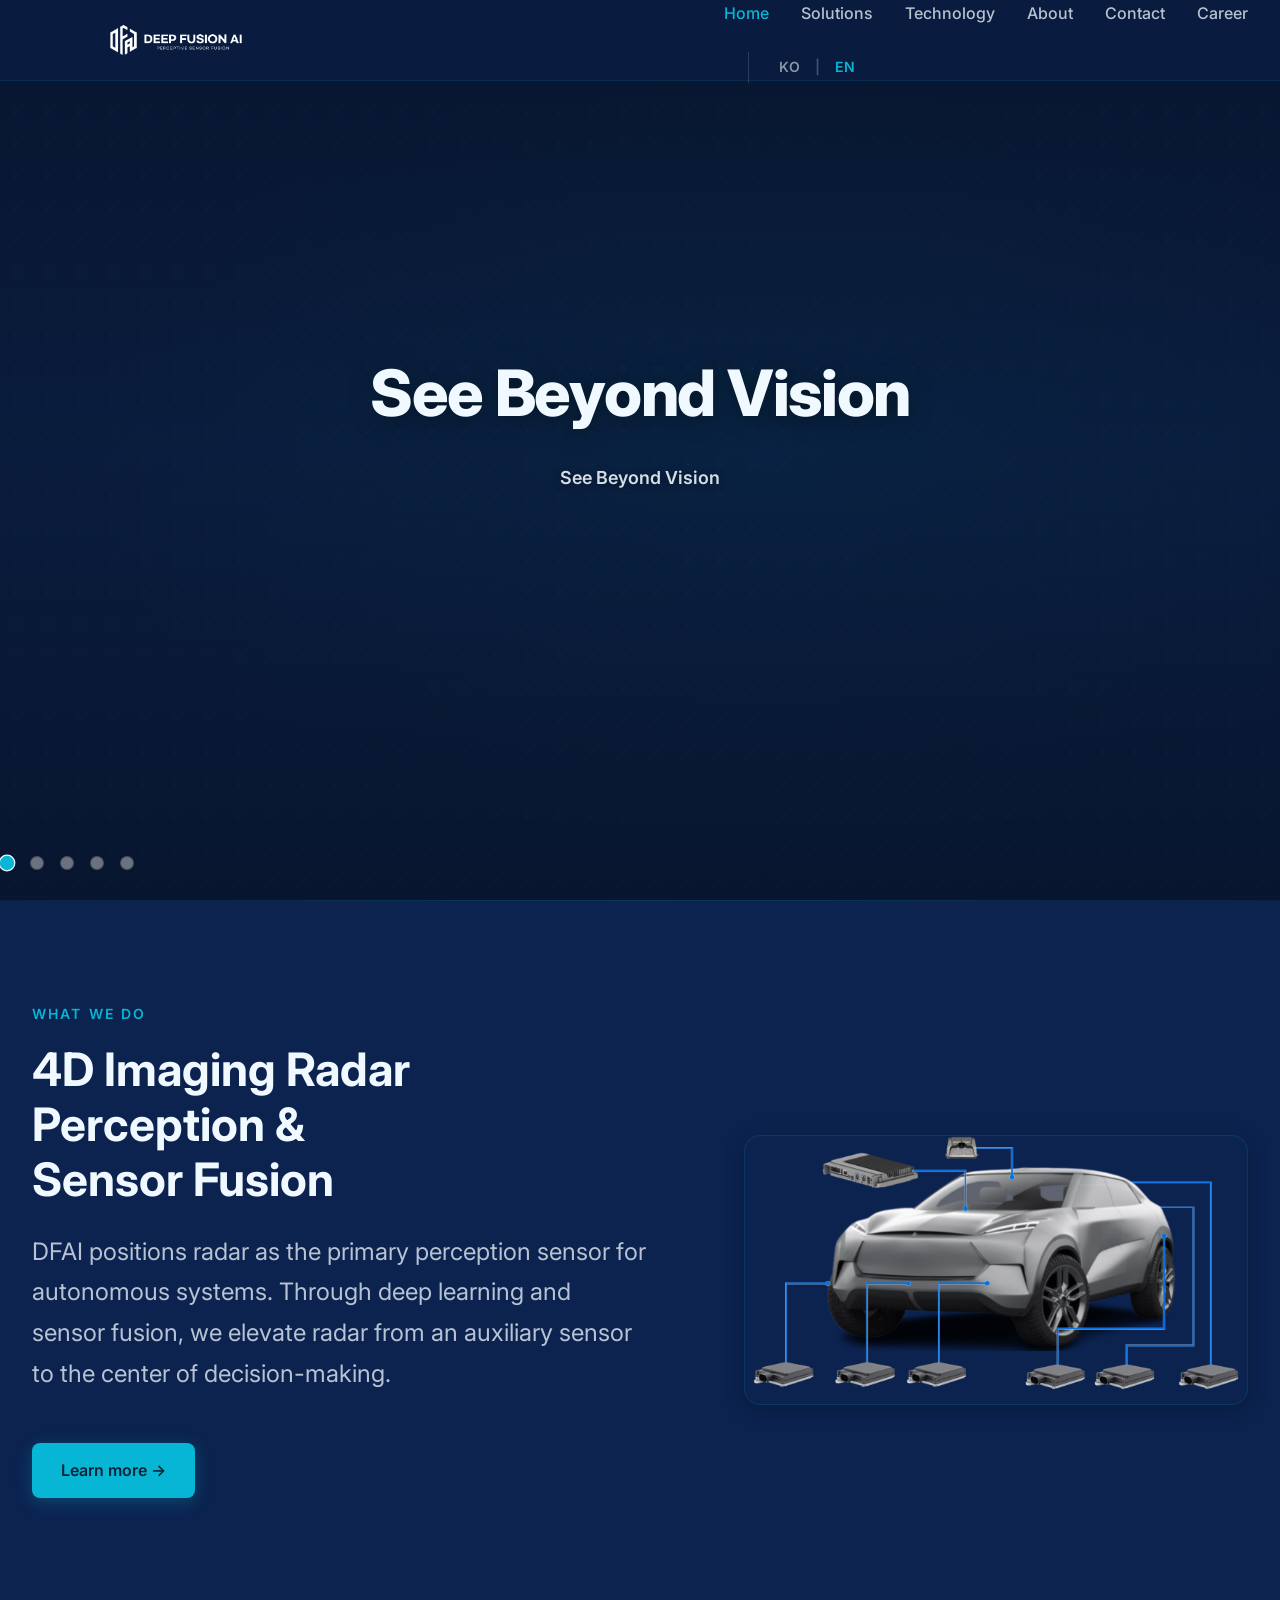
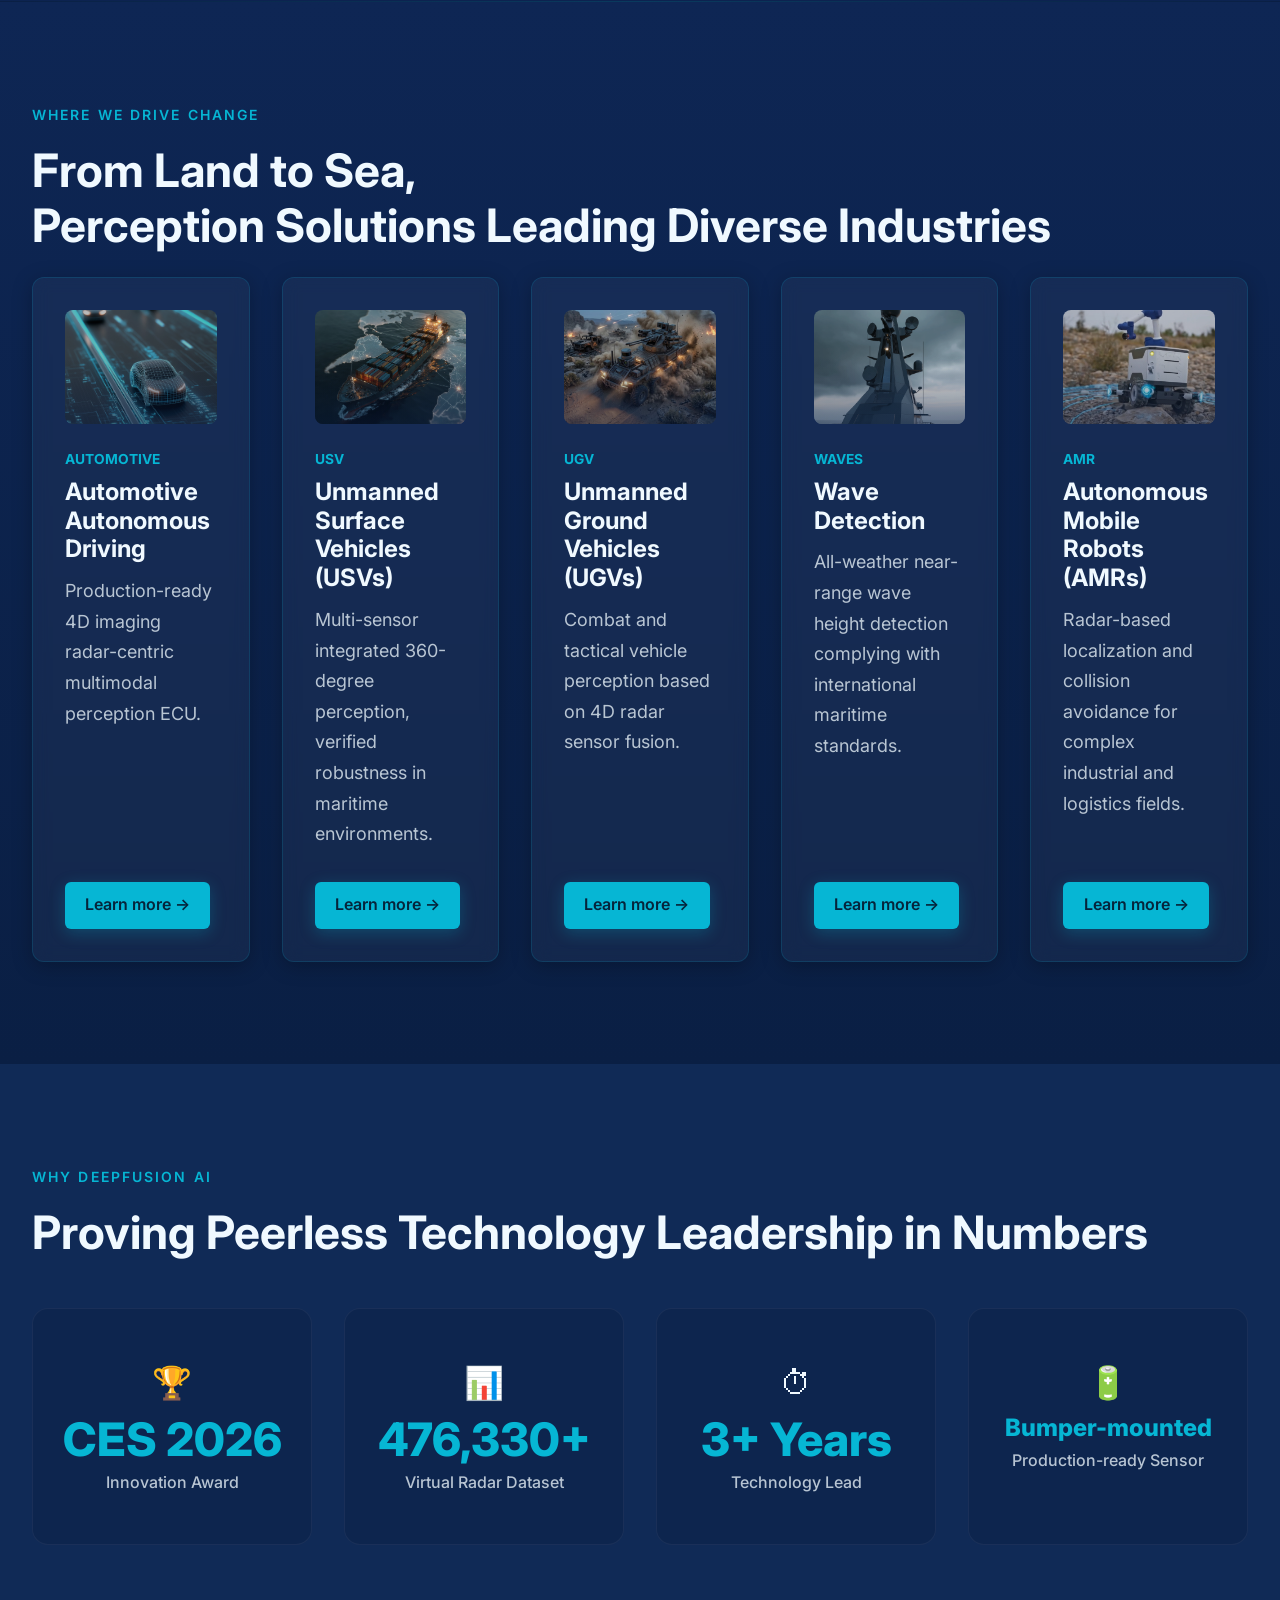
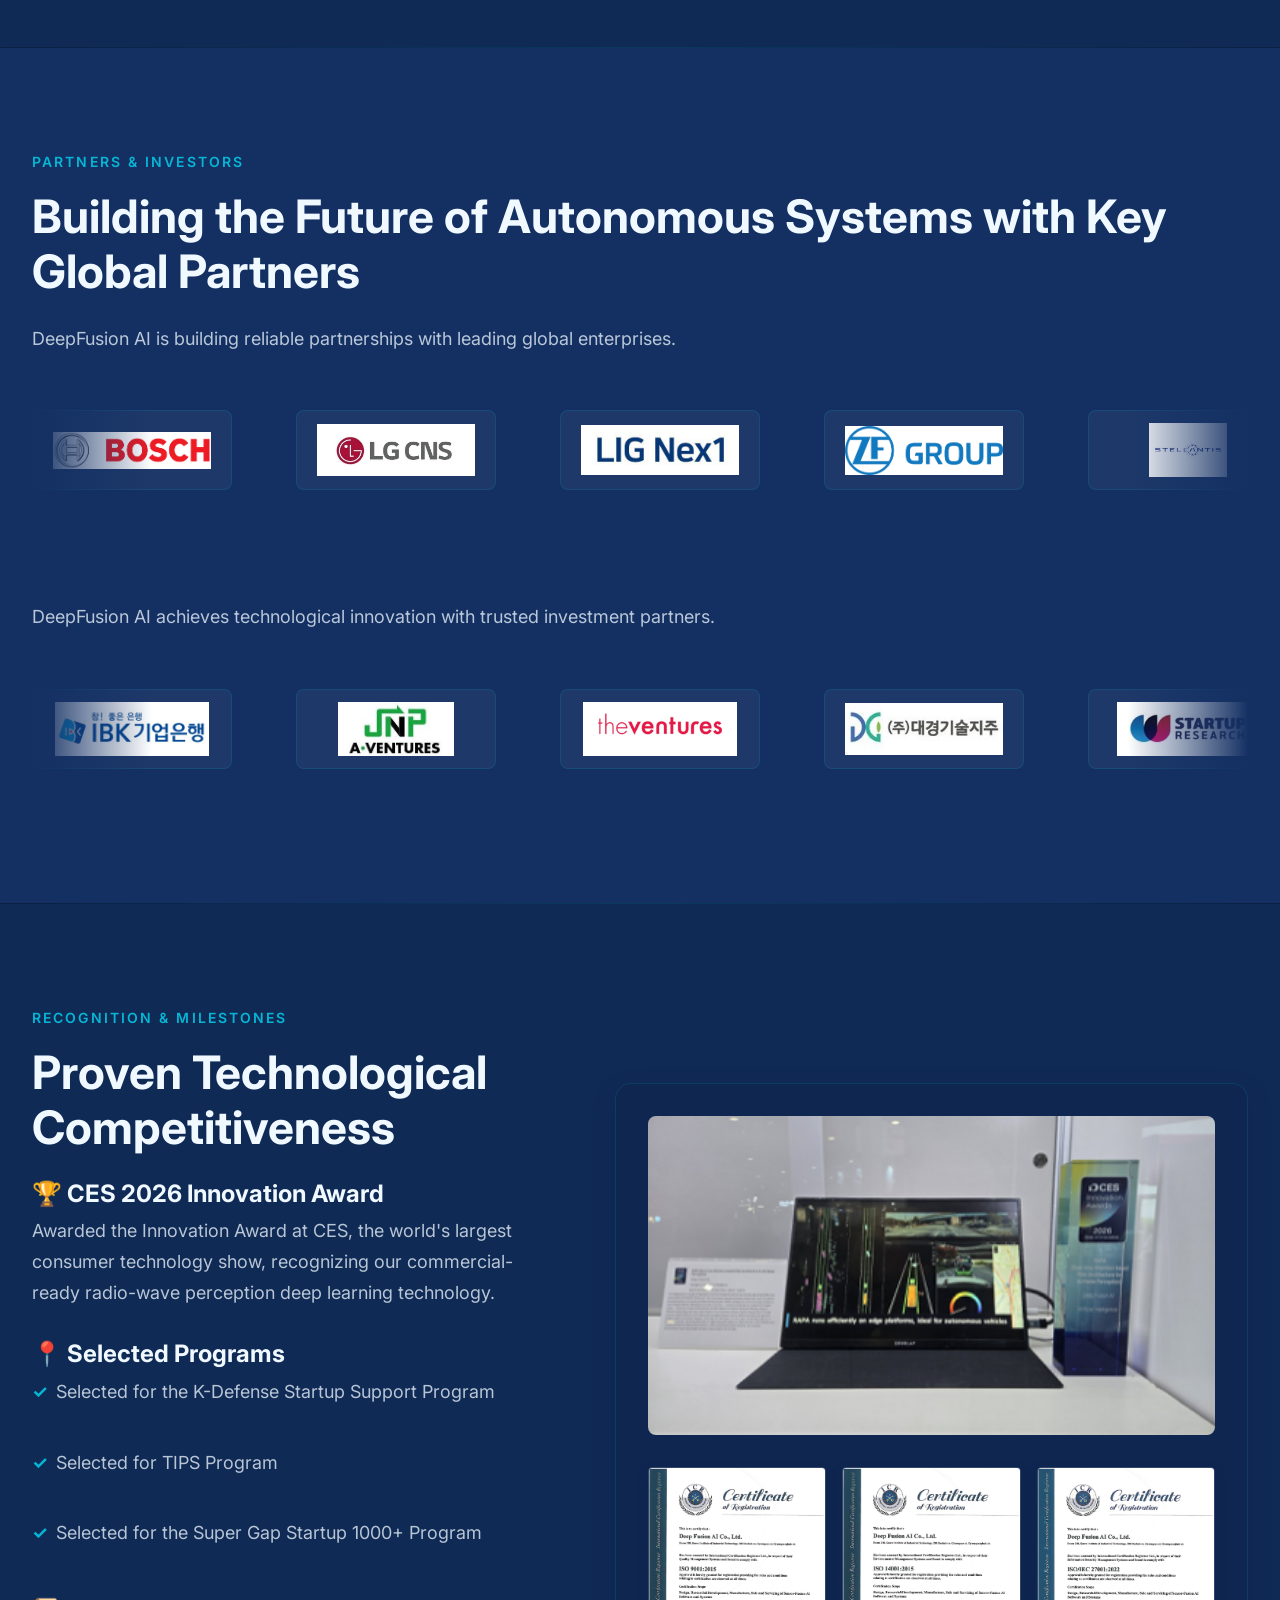
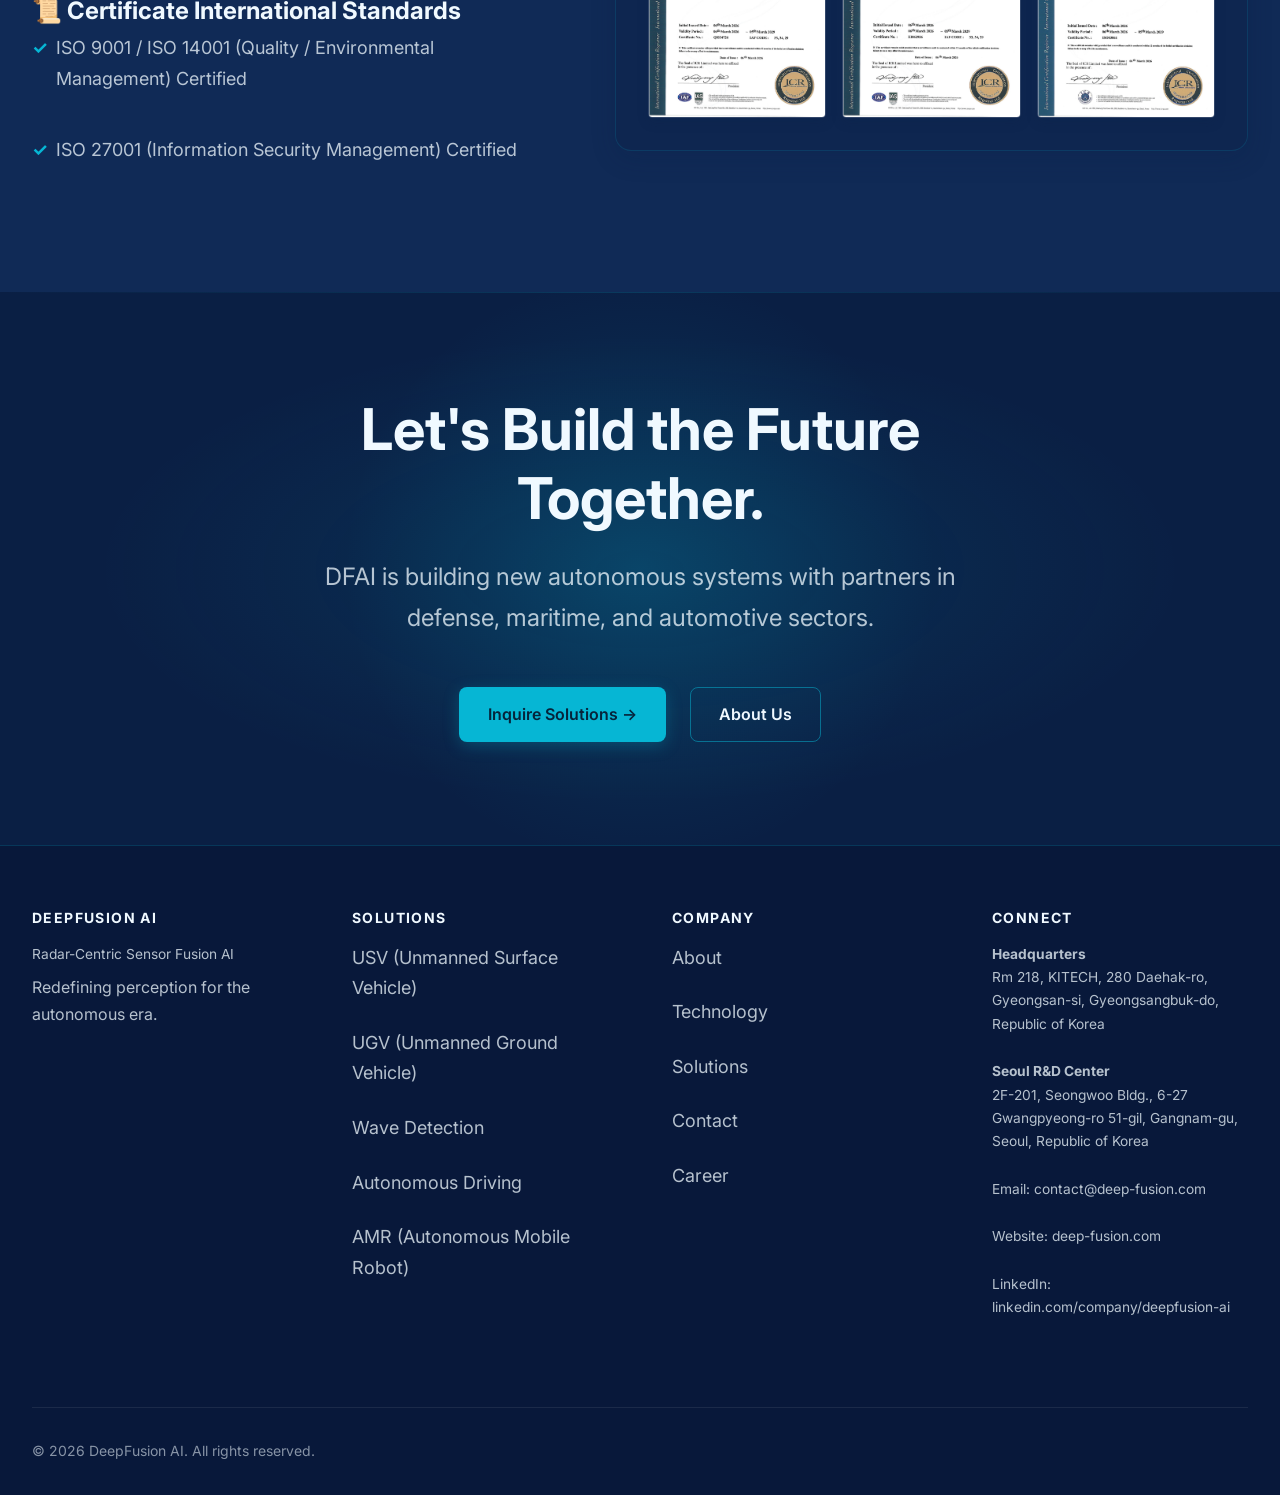
==== commit f1c7e74e: "feat: link AMR image (AMR이미지.png) on home pages" ====
--- a/en/index.html
+++ b/en/index.html
@@ -227,7 +227,7 @@
           <!-- App 5: AMR -->
           <article class="card reveal-on-scroll stagger-5">
             <div class="card-img-wrapper">
-              <img src="../assets/images/solutions/05_amr/amr_placeholder.png" alt="Autonomous Mobile Robot" class="card-img" onerror="this.style.display='none'; this.nextElementSibling.style.display='flex';" loading="lazy">
+              <img src="../assets/images/solutions/05_amr/AMR이미지.png" alt="Autonomous Mobile Robot" class="card-img" onerror="this.style.display='none'; this.nextElementSibling.style.display='flex';" loading="lazy">
               <div class="card-img-placeholder">
                 <span data-i18n="home.what-we-do.span_text_2">Image Coming Soon</span>
               </div>
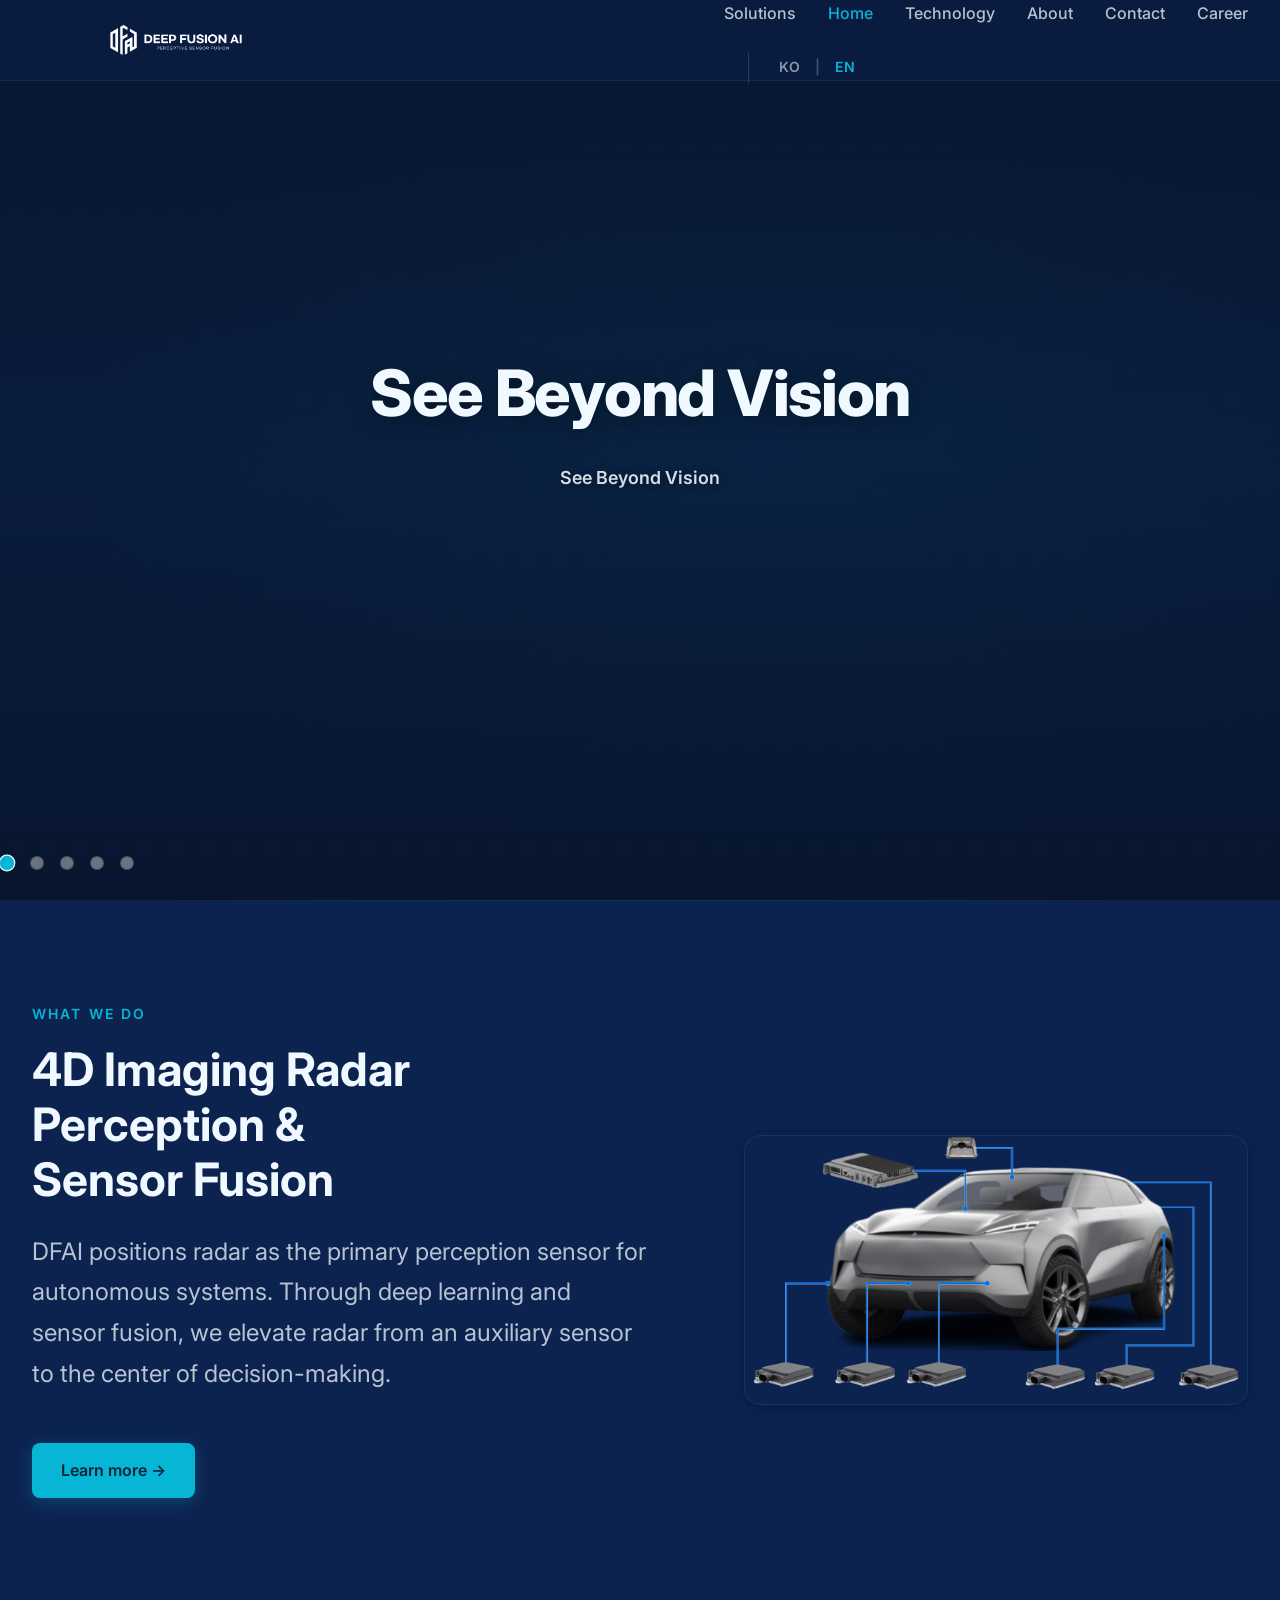
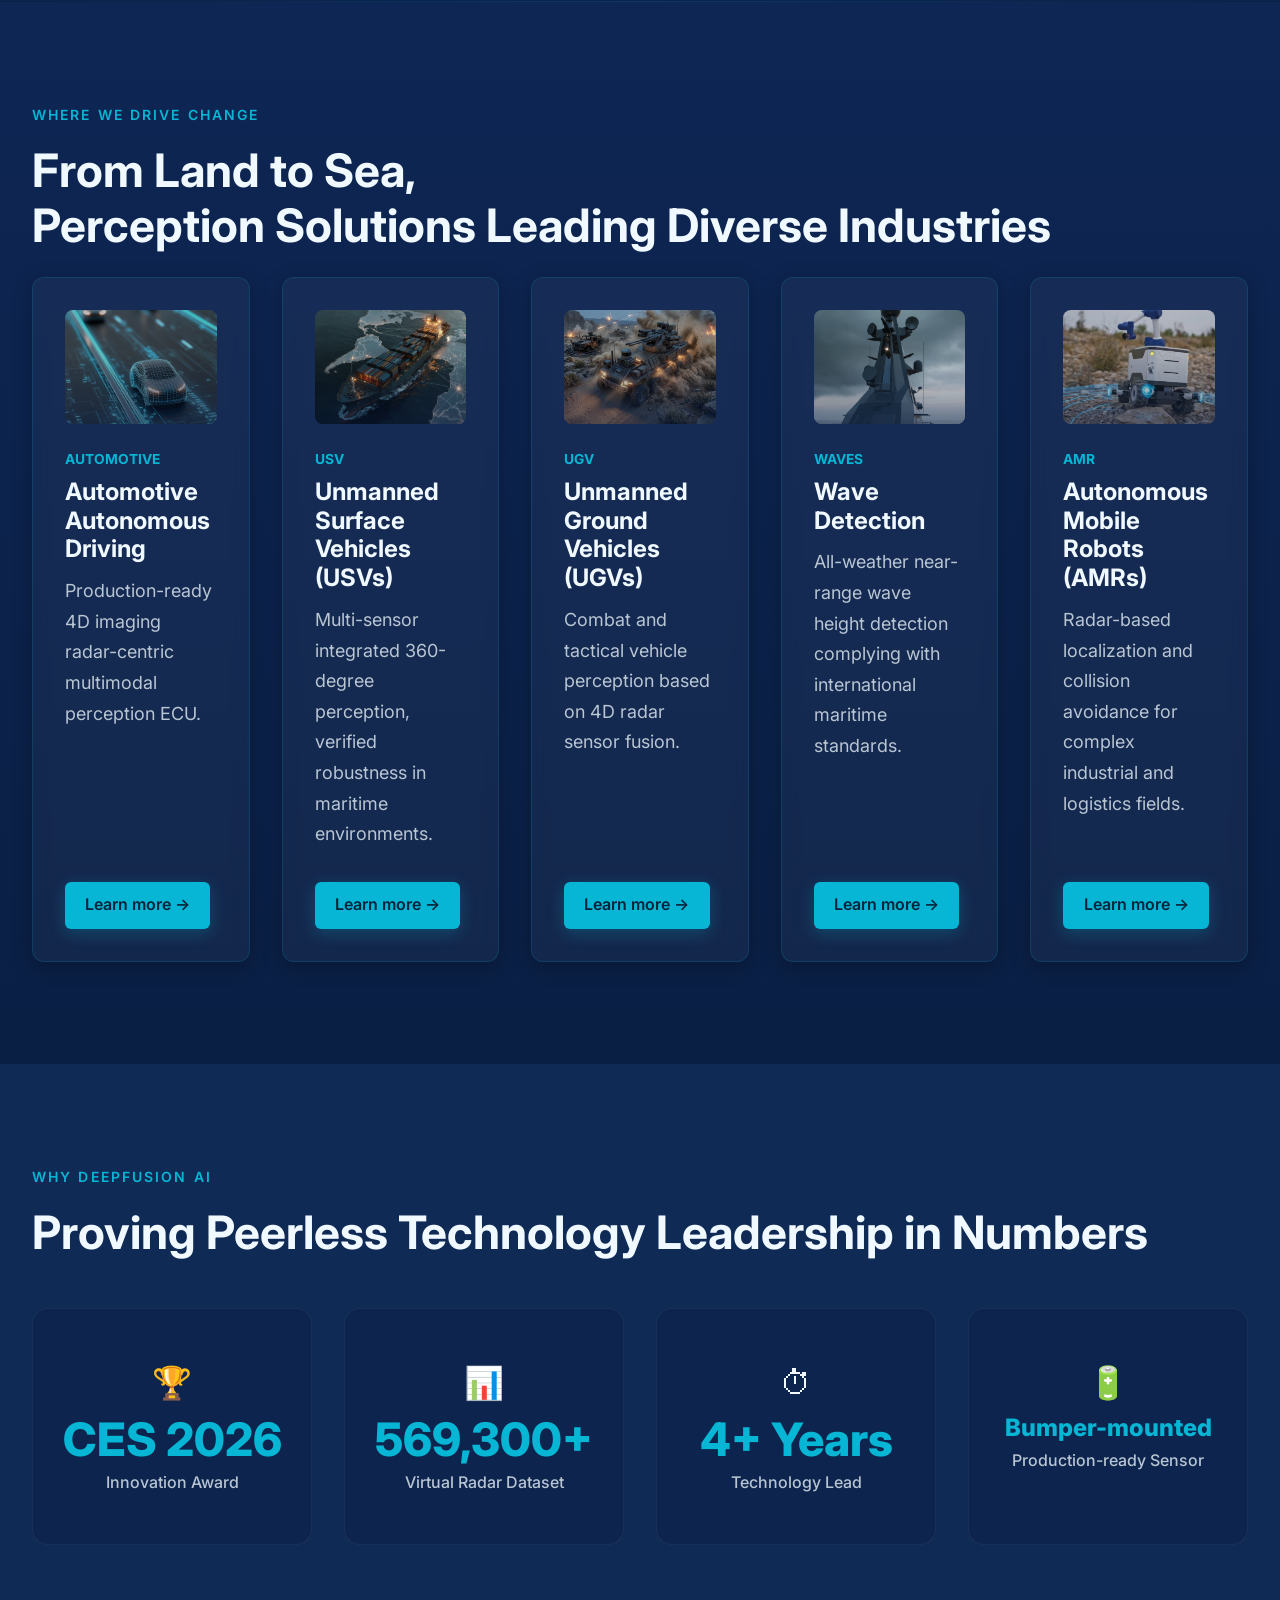
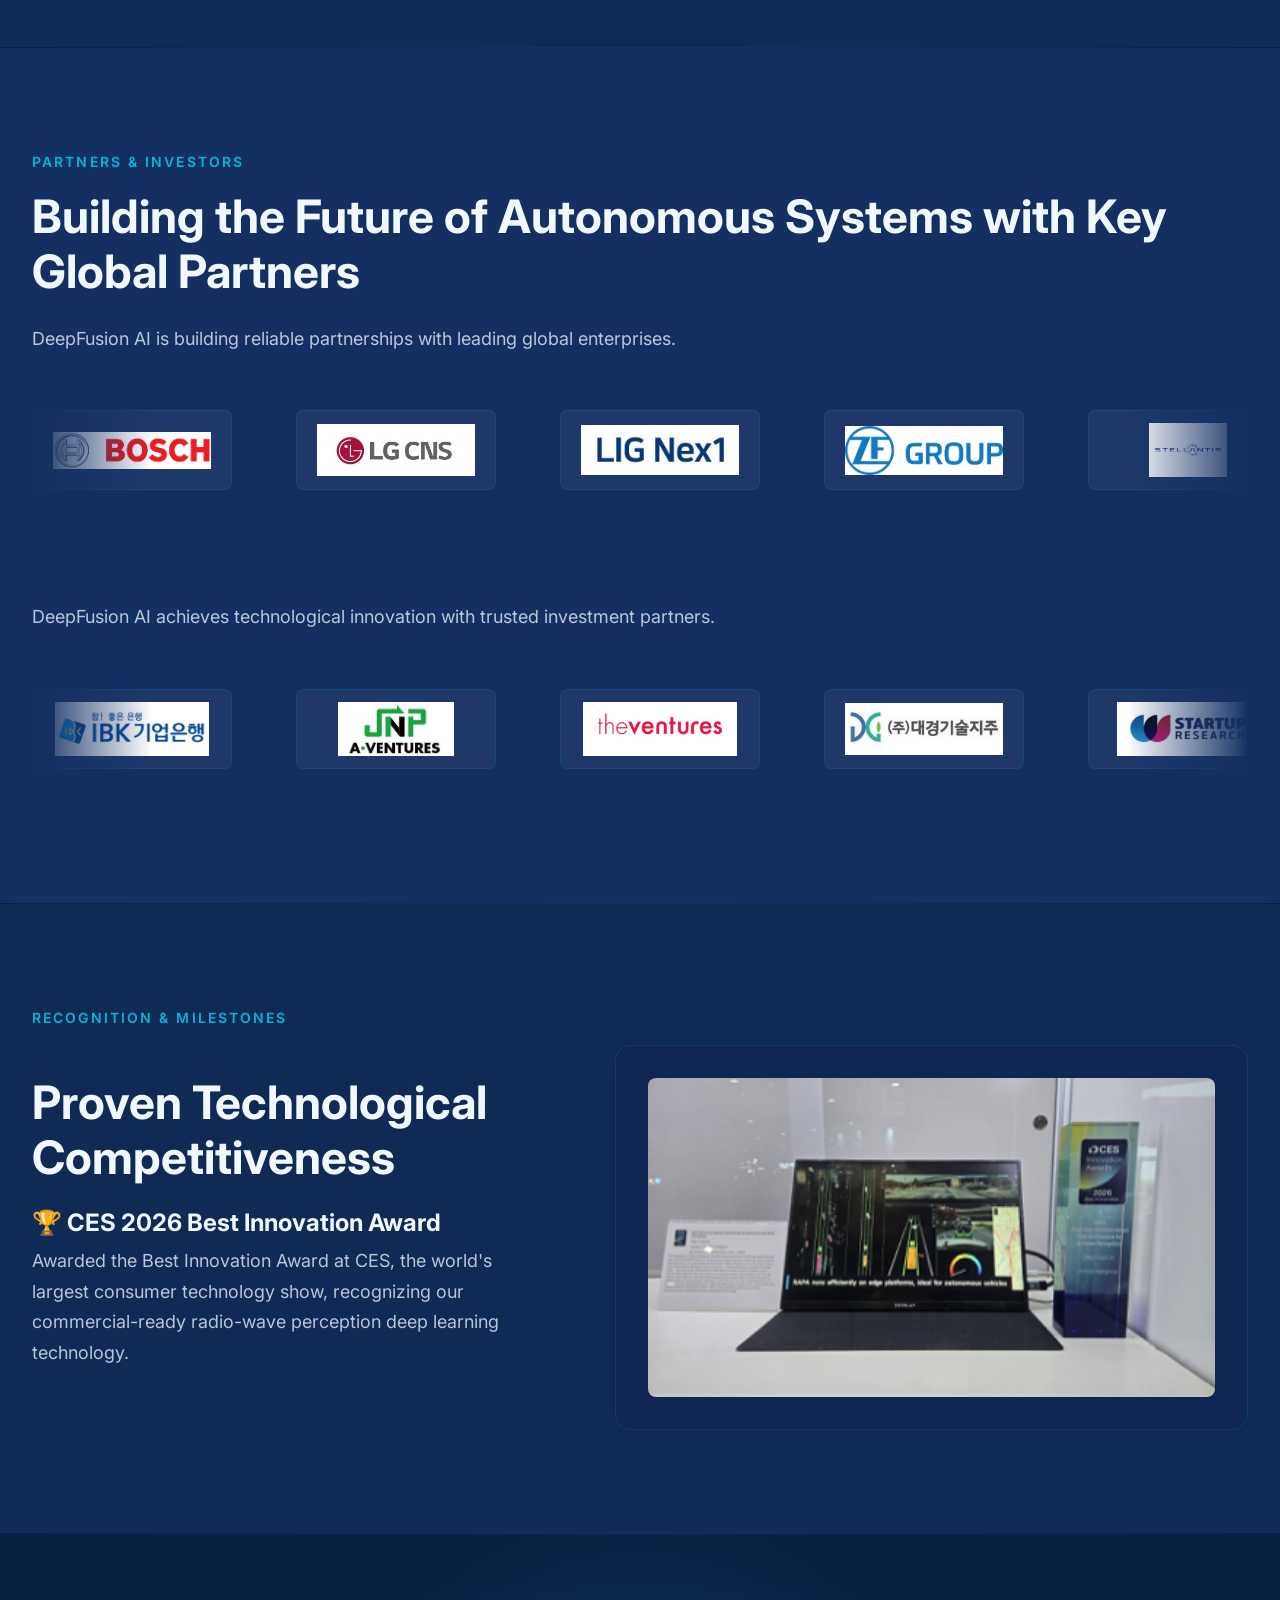
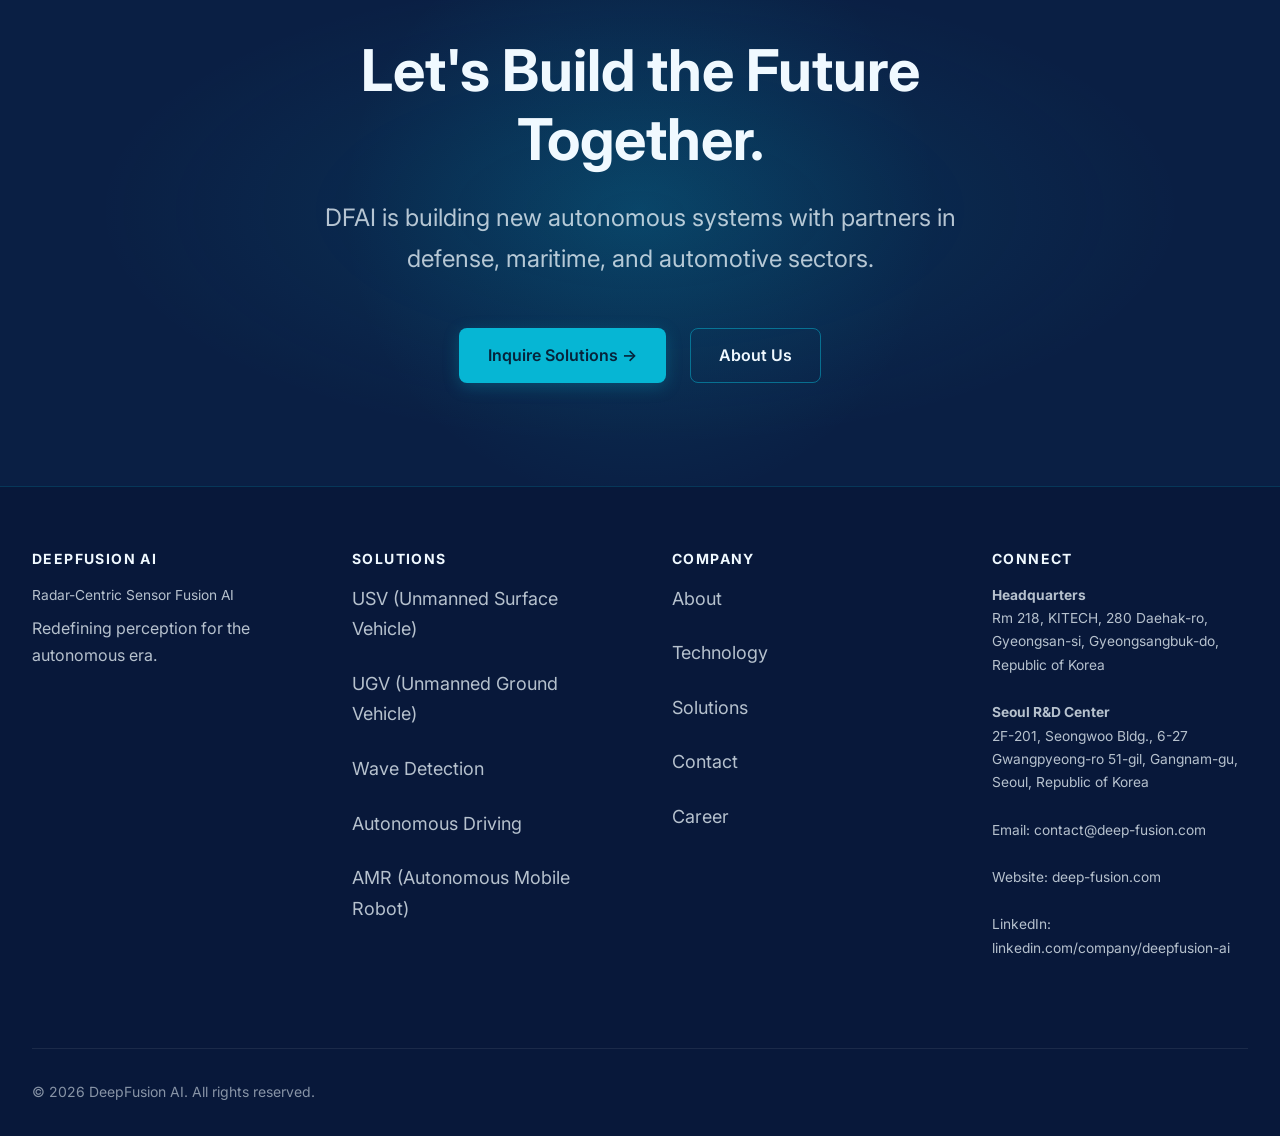
==== commit 36c52a98: "feat: swap menu order (Solutions - Home) and clean up Recognition section on home page" ====
--- a/en/index.html
+++ b/en/index.html
@@ -63,8 +63,8 @@
       </button>
       <nav class="main-nav" id="main-nav">
         <ul>
+          <li><a href="solutions.html" class="nav-link">Solutions</a></li>
           <li><a href="index.html" class="nav-link nav-link--active">Home</a></li>
-          <li><a href="solutions.html" class="nav-link">Solutions</a></li>
           <li><a href="technology.html" class="nav-link">Technology</a></li>
           <li><a href="about.html" class="nav-link">About</a></li>
           <li><a href="contact.html" class="nav-link">Contact</a></li>
@@ -345,28 +345,12 @@
         <div class="recognition-grid">
           <div class="recognition-text reveal-on-scroll stagger-1">
             <h2 data-i18n="home.recognition.h2_title">Proven Technological Competitiveness</h2>
-            <h4 data-i18n="home.recognition.h4_title">🏆 CES 2026 Innovation Award</h4>
-            <p data-i18n="home.recognition.p_text">Awarded the Innovation Award at CES, the world's largest consumer technology show, recognizing our commercial-ready radio-wave perception deep learning technology.</p>
-            <h4 data-i18n="home.recognition.h4_title_2">📍 Selected Programs</h4>
-            <ul class="recognition-list">
-              <li data-i18n="home.recognition.li_text">Selected for the K-Defense Startup Support Program</li>
-              <li data-i18n="home.recognition.li_text_2">Selected for TIPS Program</li>
-              <li data-i18n="home.recognition.li_text_3">Selected for the Super Gap Startup 1000+ Program</li>
-            </ul>
-            <h4 data-i18n="home.recognition.h4_title_3">📜 Certificate International Standards</h4>
-            <ul class="recognition-list">
-              <li>ISO 9001 / ISO 14001 (Quality / Environmental Management) Certified</li>
-              <li>ISO 27001 (Information Security Management) Certified</li>
-            </ul>
+            <h4 data-i18n="home.recognition.h4_title">🏆 CES 2026 Best Innovation Award</h4>
+            <p data-i18n="home.recognition.p_text">Awarded the Best Innovation Award at CES, the world's largest consumer technology show, recognizing our commercial-ready radio-wave perception deep learning technology.</p>
           </div>
           <div class="recognition-img-wrapper reveal-on-scroll stagger-2">
             <div class="recognition-main-img">
               <img src="../assets/images/about/milestones/IR_p25_img_01.png" alt="Milestones Infographic" onerror="this.style.display='none'; this.nextElementSibling.style.display='flex';" loading="lazy">
-            </div>
-            <div class="certificates-row">
-              <img src="../assets/images/about/cert_1.png" alt="ISO 9001 Certificate" loading="lazy">
-              <img src="../assets/images/about/cert_2.png" alt="ISO 14001 Certificate" loading="lazy">
-              <img src="../assets/images/about/cert_3.png" alt="ISO 27001 Certificate" loading="lazy">
             </div>
             <div class="card-img-placeholder" style="min-height: 300px; display: none;">
               <span data-i18n="home.recognition.span_text_2">Milestones Image Coming Soon</span>
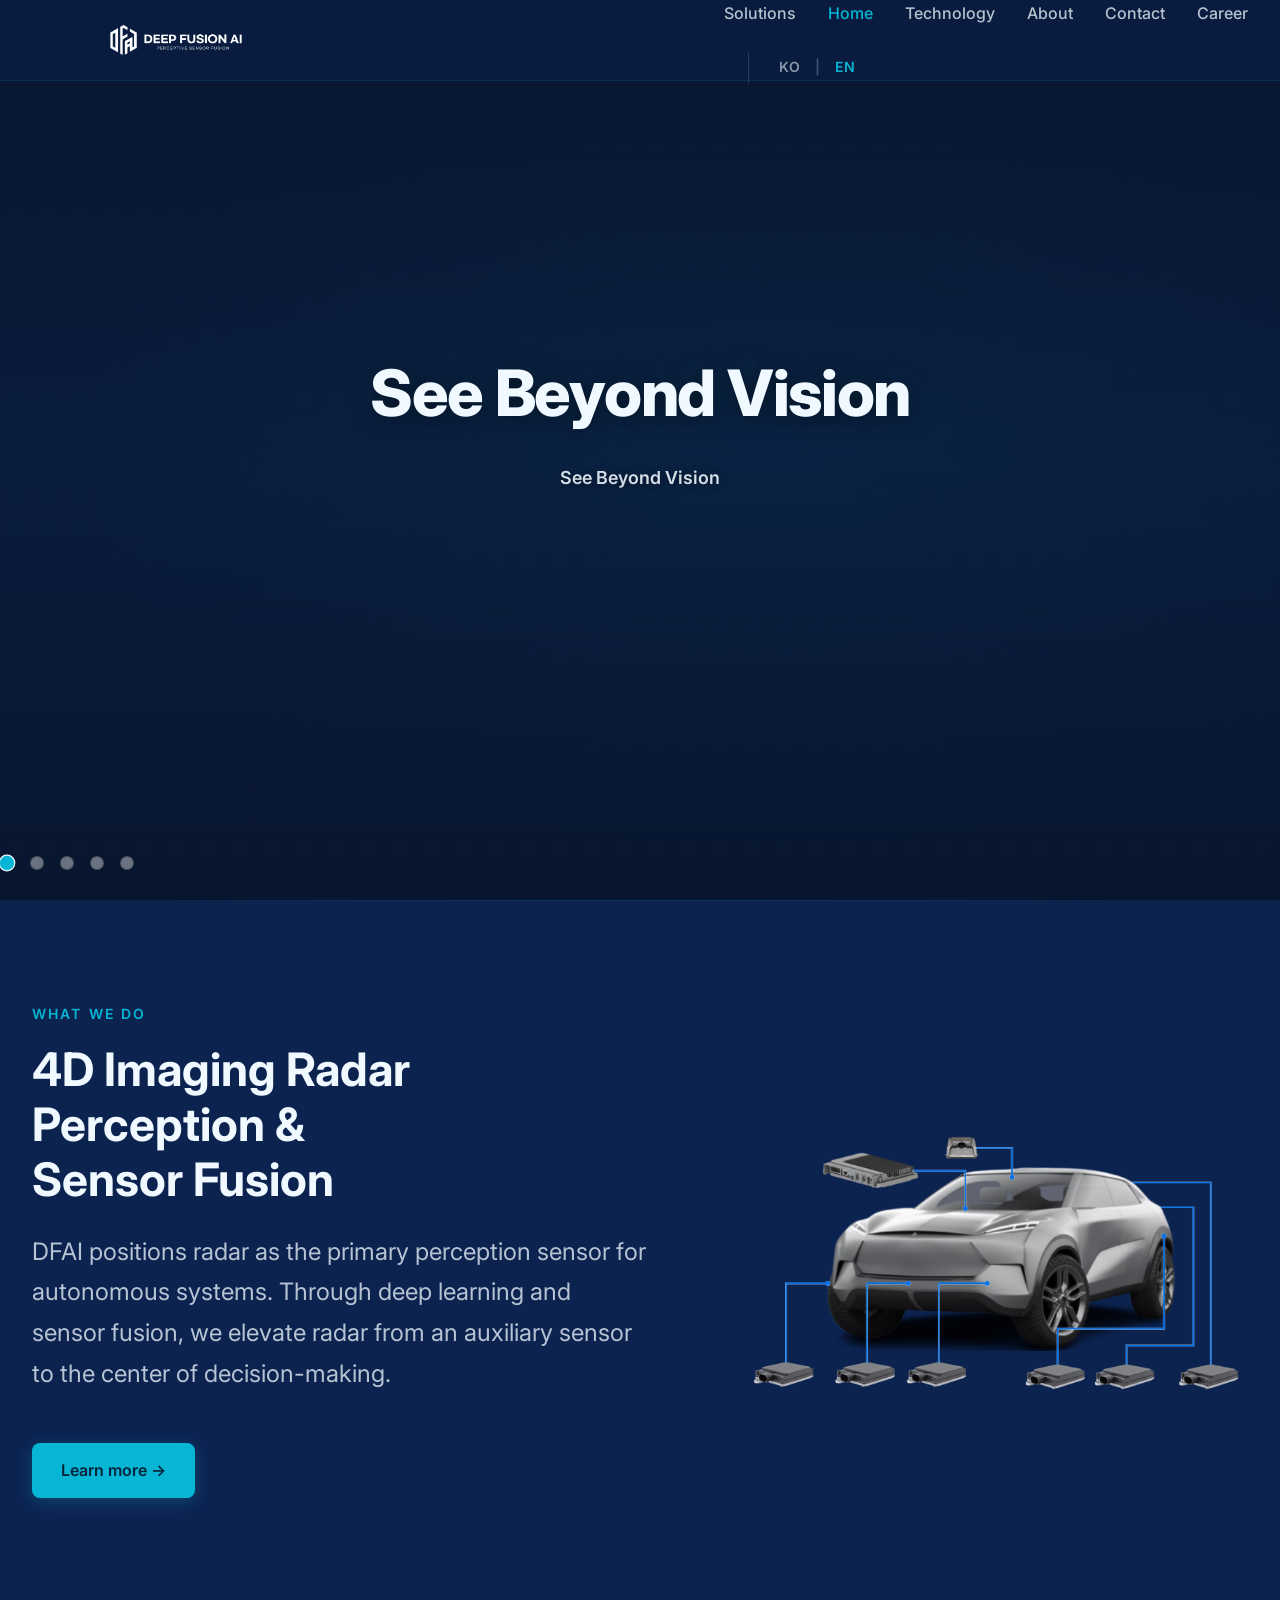
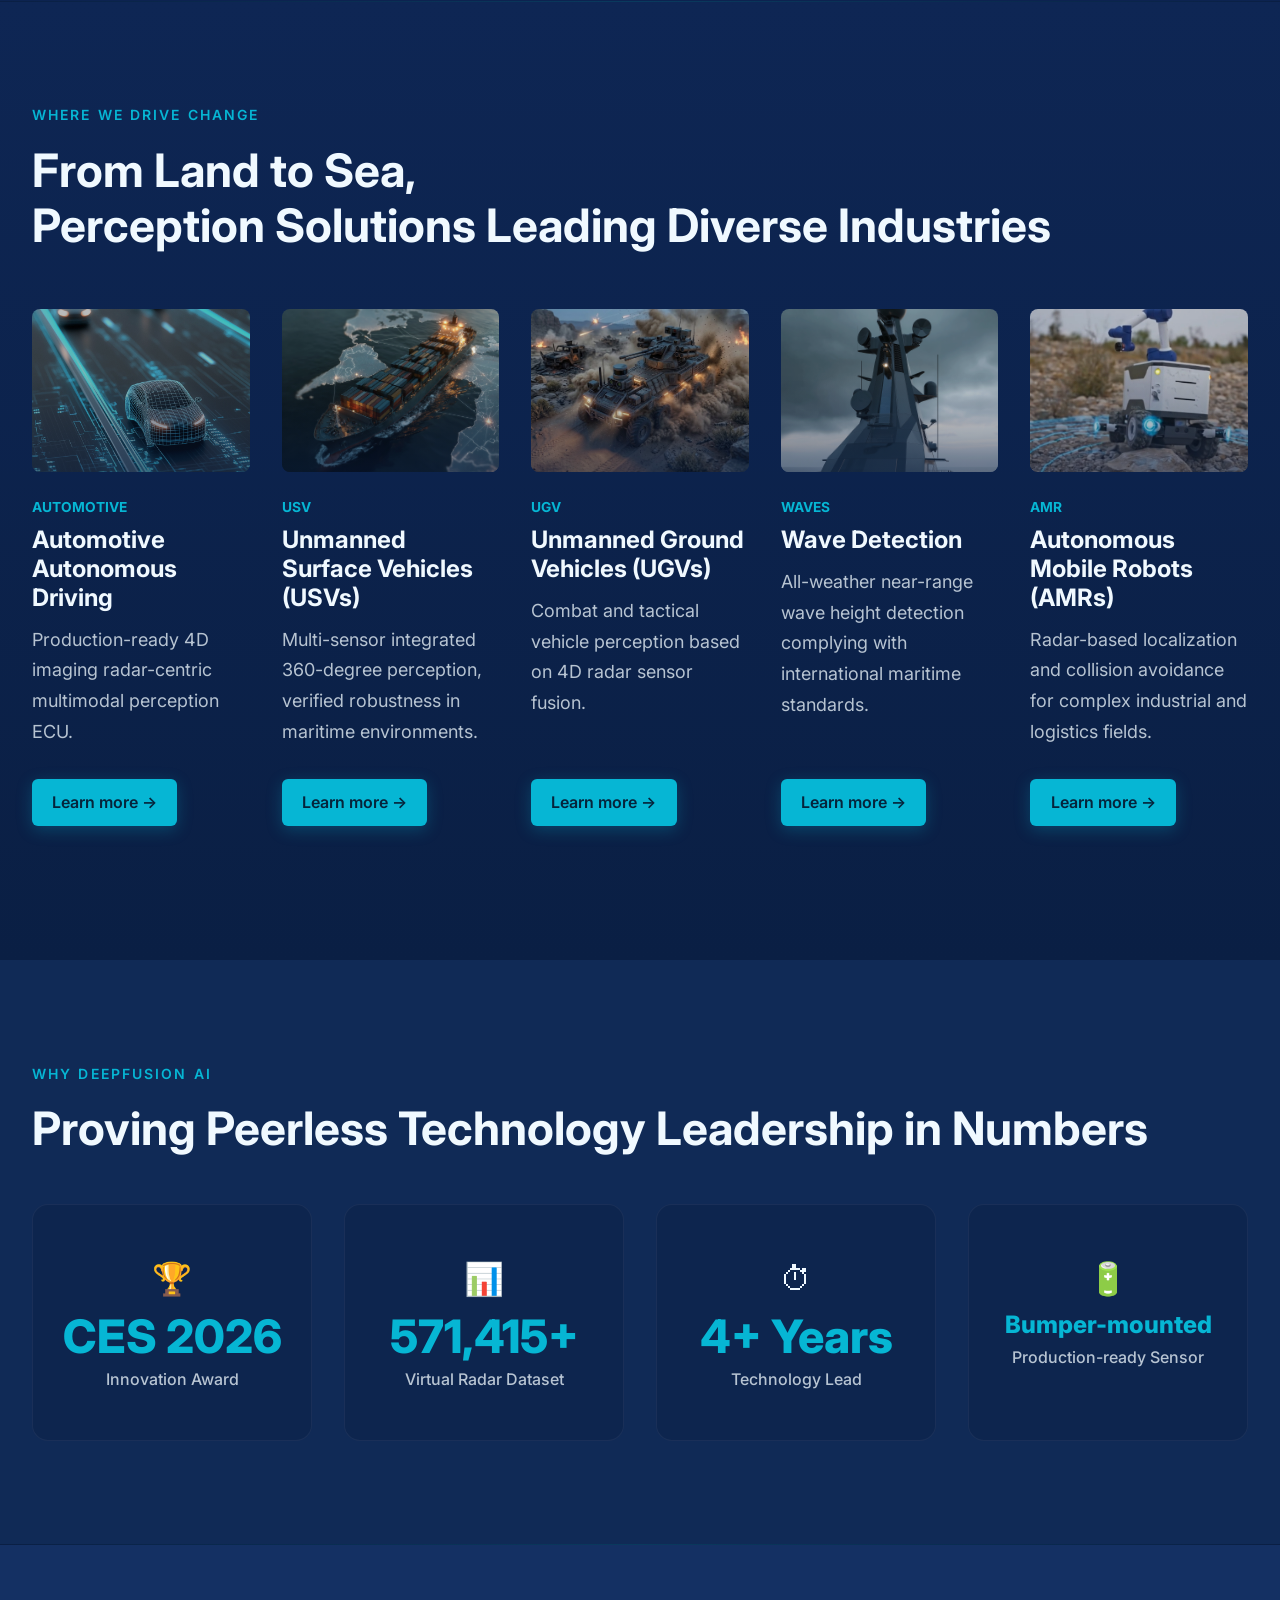
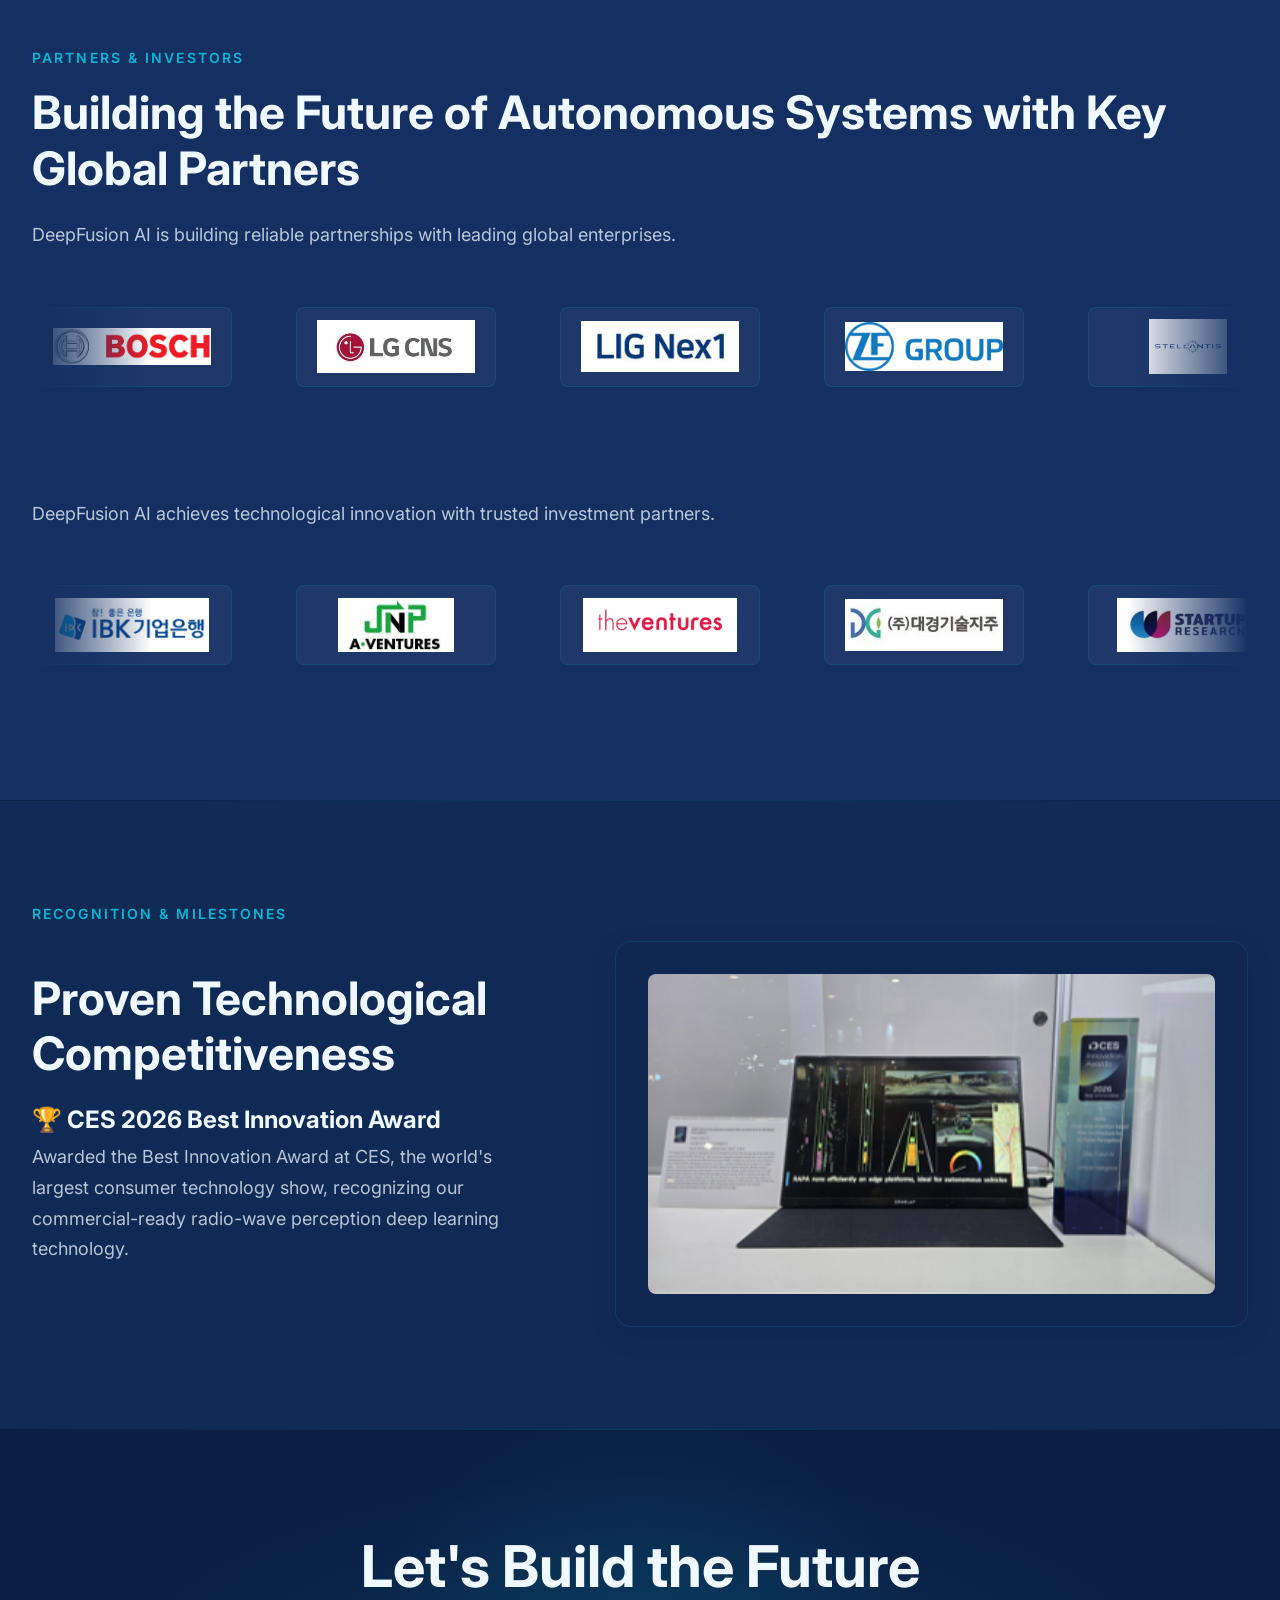
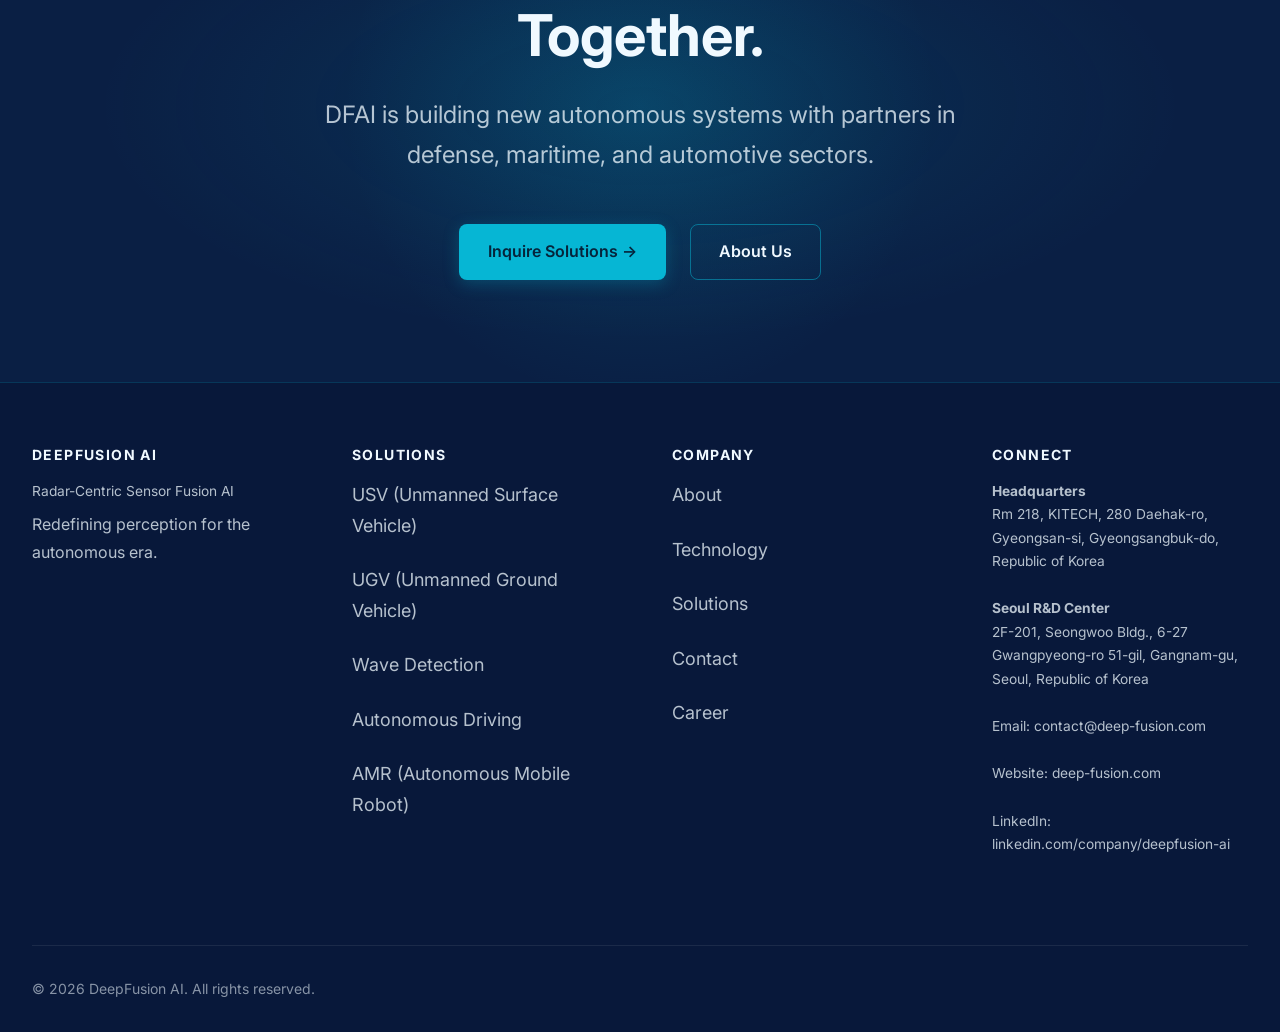
==== commit 40ee5279: "feat: replace RAPA video with new RAPA-R.mp4 on home hero and solutions automotive section" ====
--- a/en/index.html
+++ b/en/index.html
@@ -93,7 +93,7 @@
         </div>
         <!-- 3. rapa영상 -->
         <div class="hero-slide">
-          <video src="../assets/images/home/rapa_video.mp4" loop muted playsinline></video>
+          <video src="../assets/images/home/RAPA-R.mp4" loop muted playsinline></video>
         </div>
         <!-- 4. slam 영상 -->
         <div class="hero-slide">
--- a/assets/css/variables.css
+++ b/assets/css/variables.css
@@ -8,10 +8,10 @@
   --bg-footer:    #08183A;  /* Footer (darkest) */
 
   /* ===== Card Backgrounds (on dark) ===== */
-  --bg-card:           rgba(255, 255, 255, 0.04);
-  --bg-card-hover:     rgba(255, 255, 255, 0.07);
-  --bg-card-border:    rgba(6, 182, 212, 0.15);
-  --bg-card-border-hv: rgba(6, 182, 212, 0.45);
+  --bg-card:           transparent;
+  --bg-card-hover:     transparent;
+  --bg-card-border:    transparent;
+  --bg-card-border-hv: transparent;
 
   /* ===== Text (on dark) ===== */
   --text-primary:   #F0F9FF;
@@ -33,8 +33,8 @@
   );
 
   /* ===== Shadows ===== */
-  --shadow-card:       0 4px 20px rgba(0, 0, 0, 0.25);
-  --shadow-card-hover: 0 10px 40px rgba(6, 182, 212, 0.15);
+  --shadow-card:       none;
+  --shadow-card-hover: none;
   --shadow-glow:       0 0 24px rgba(6, 182, 212, 0.3);
   
   /* === Typography === */
--- a/assets/css/components.css
+++ b/assets/css/components.css
@@ -144,23 +144,16 @@
   grid-template-columns: 1fr;
 }
 
-/* Card Styles */
 .card {
-  background: var(--bg-card);
-  border: 1px solid var(--bg-card-border);
+  background: transparent;
+  border: none;
   border-radius: 12px;
-  padding: 2rem;
-  backdrop-filter: blur(8px);
-  -webkit-backdrop-filter: blur(8px);
-  transition: transform 250ms ease-out, border-color 250ms ease-out, box-shadow 250ms ease-out, background 250ms ease-out;
-  box-shadow: var(--shadow-card);
+  padding: 2rem 0;
+  transition: transform 250ms ease-out;
 }
 
 .card:hover {
   transform: translateY(-4px);
-  background: var(--bg-card-hover);
-  border-color: var(--bg-card-border-hv);
-  box-shadow: var(--shadow-card-hover);
 }
 
 .card h3 {
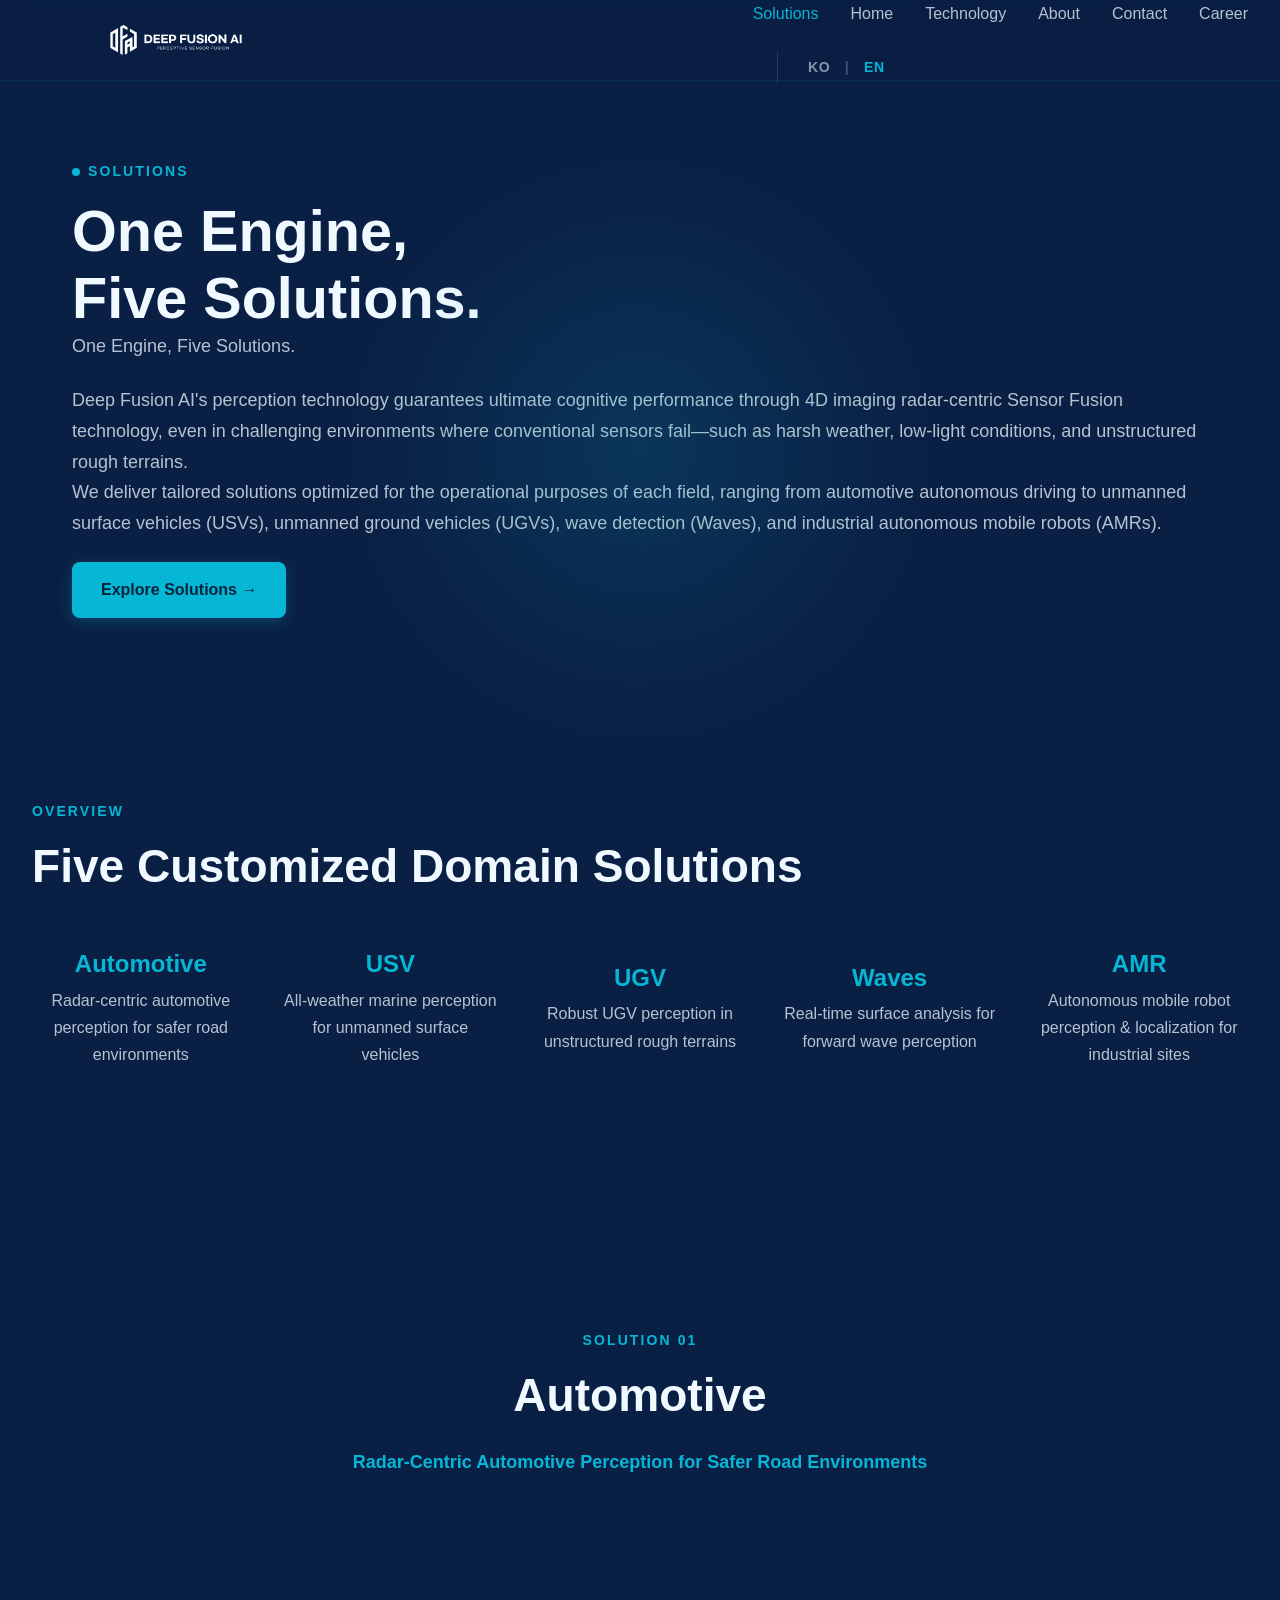
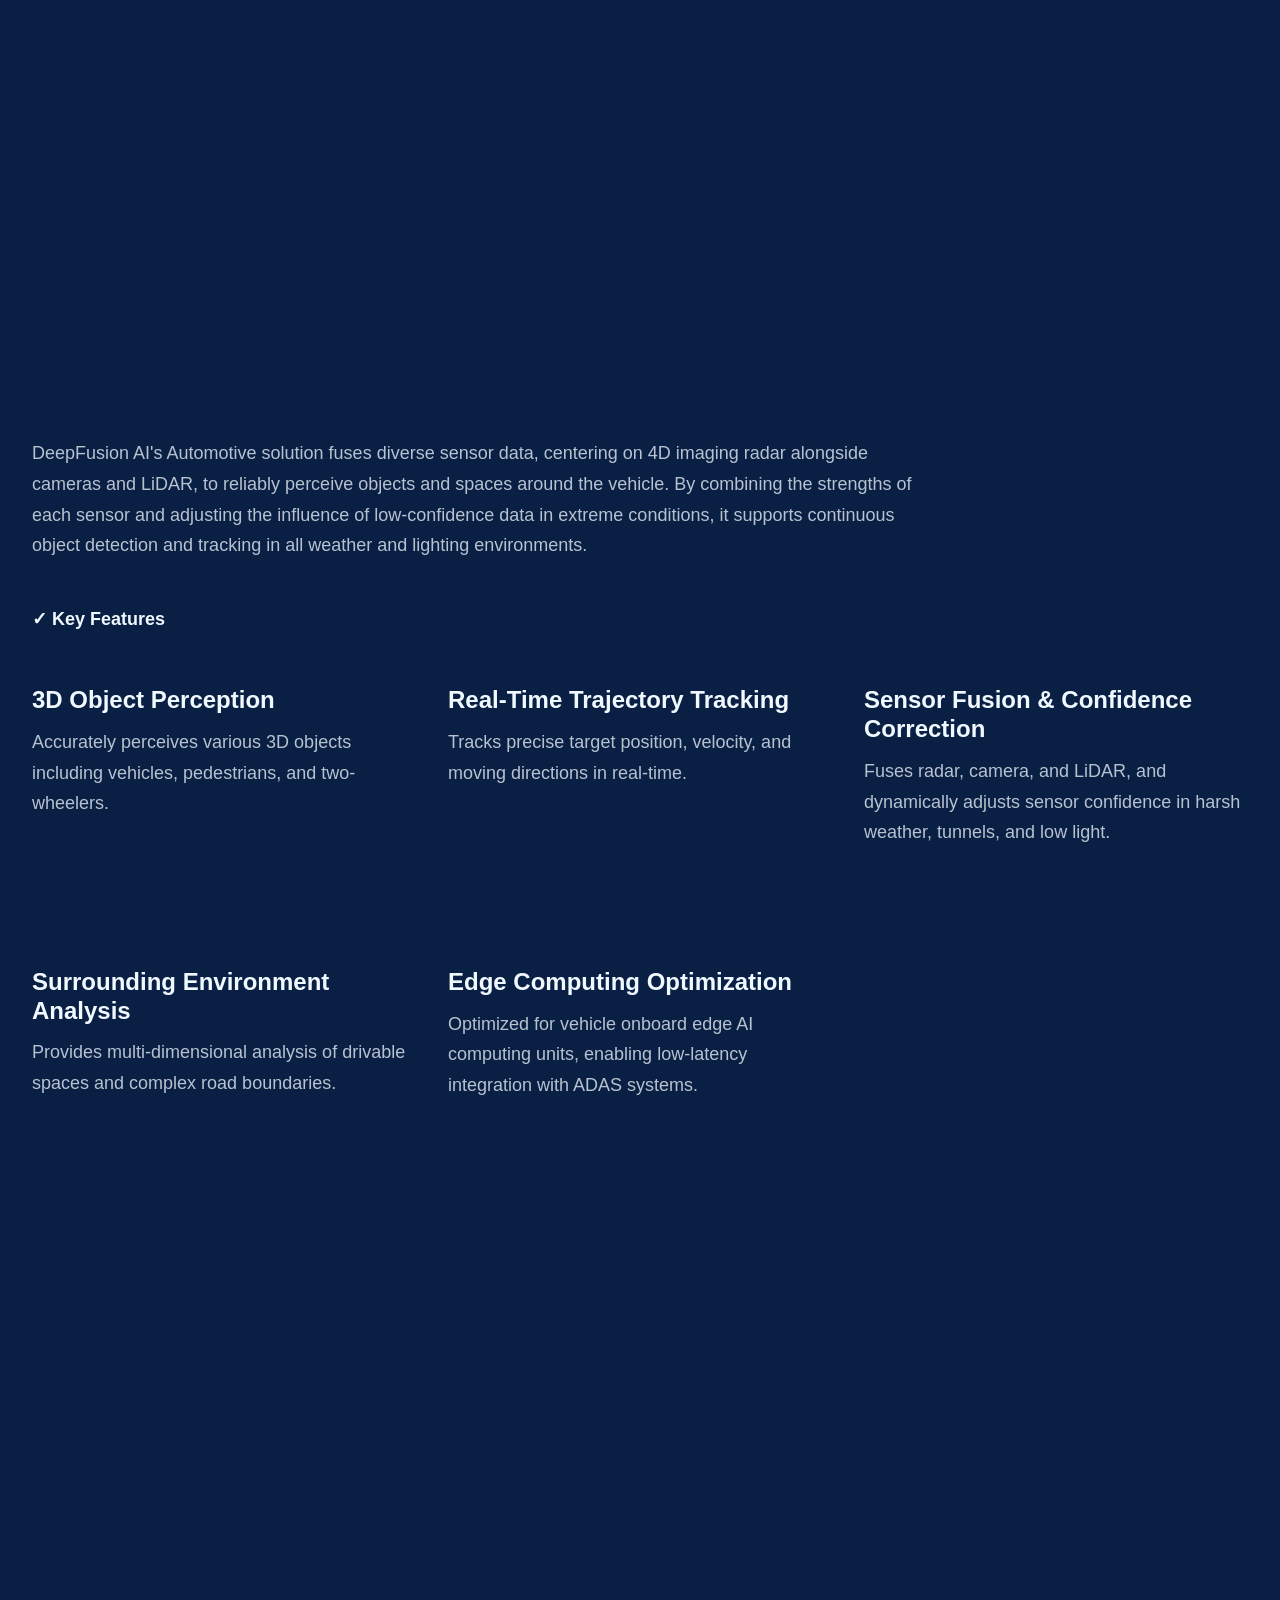
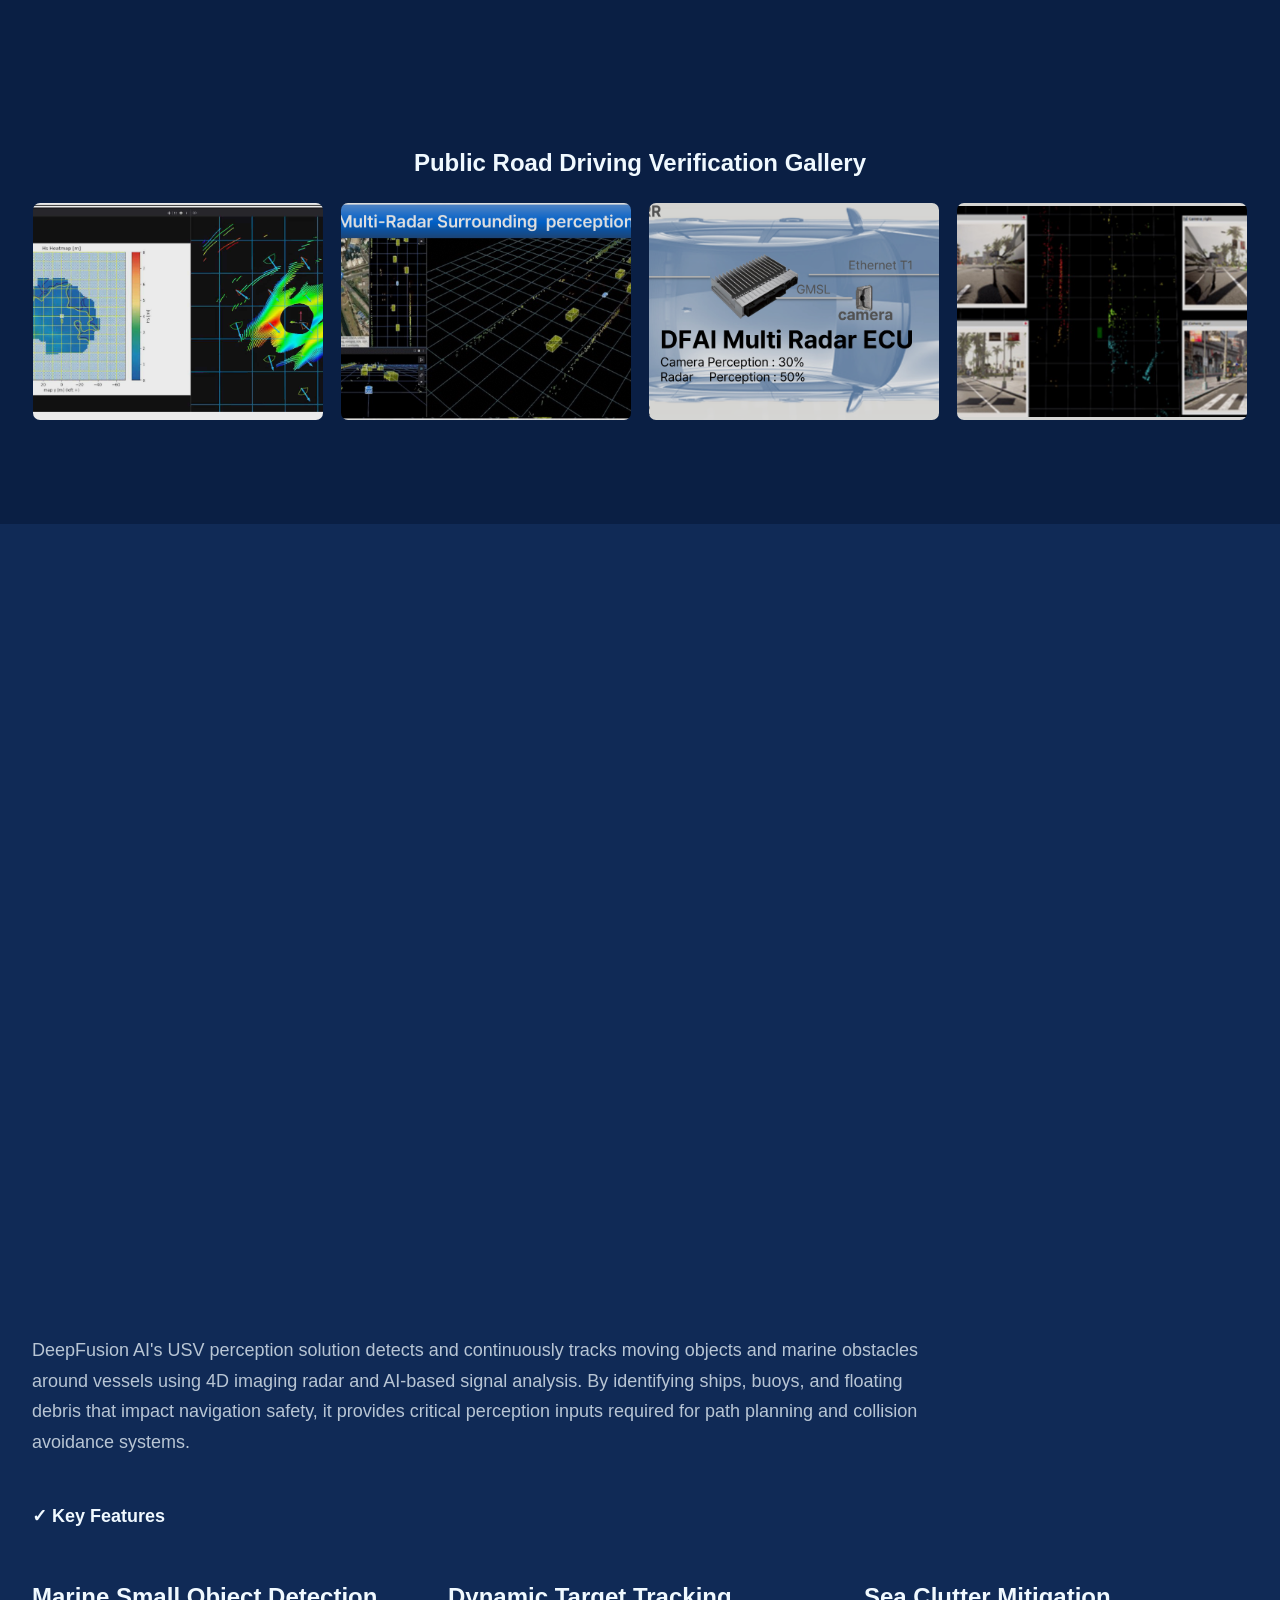
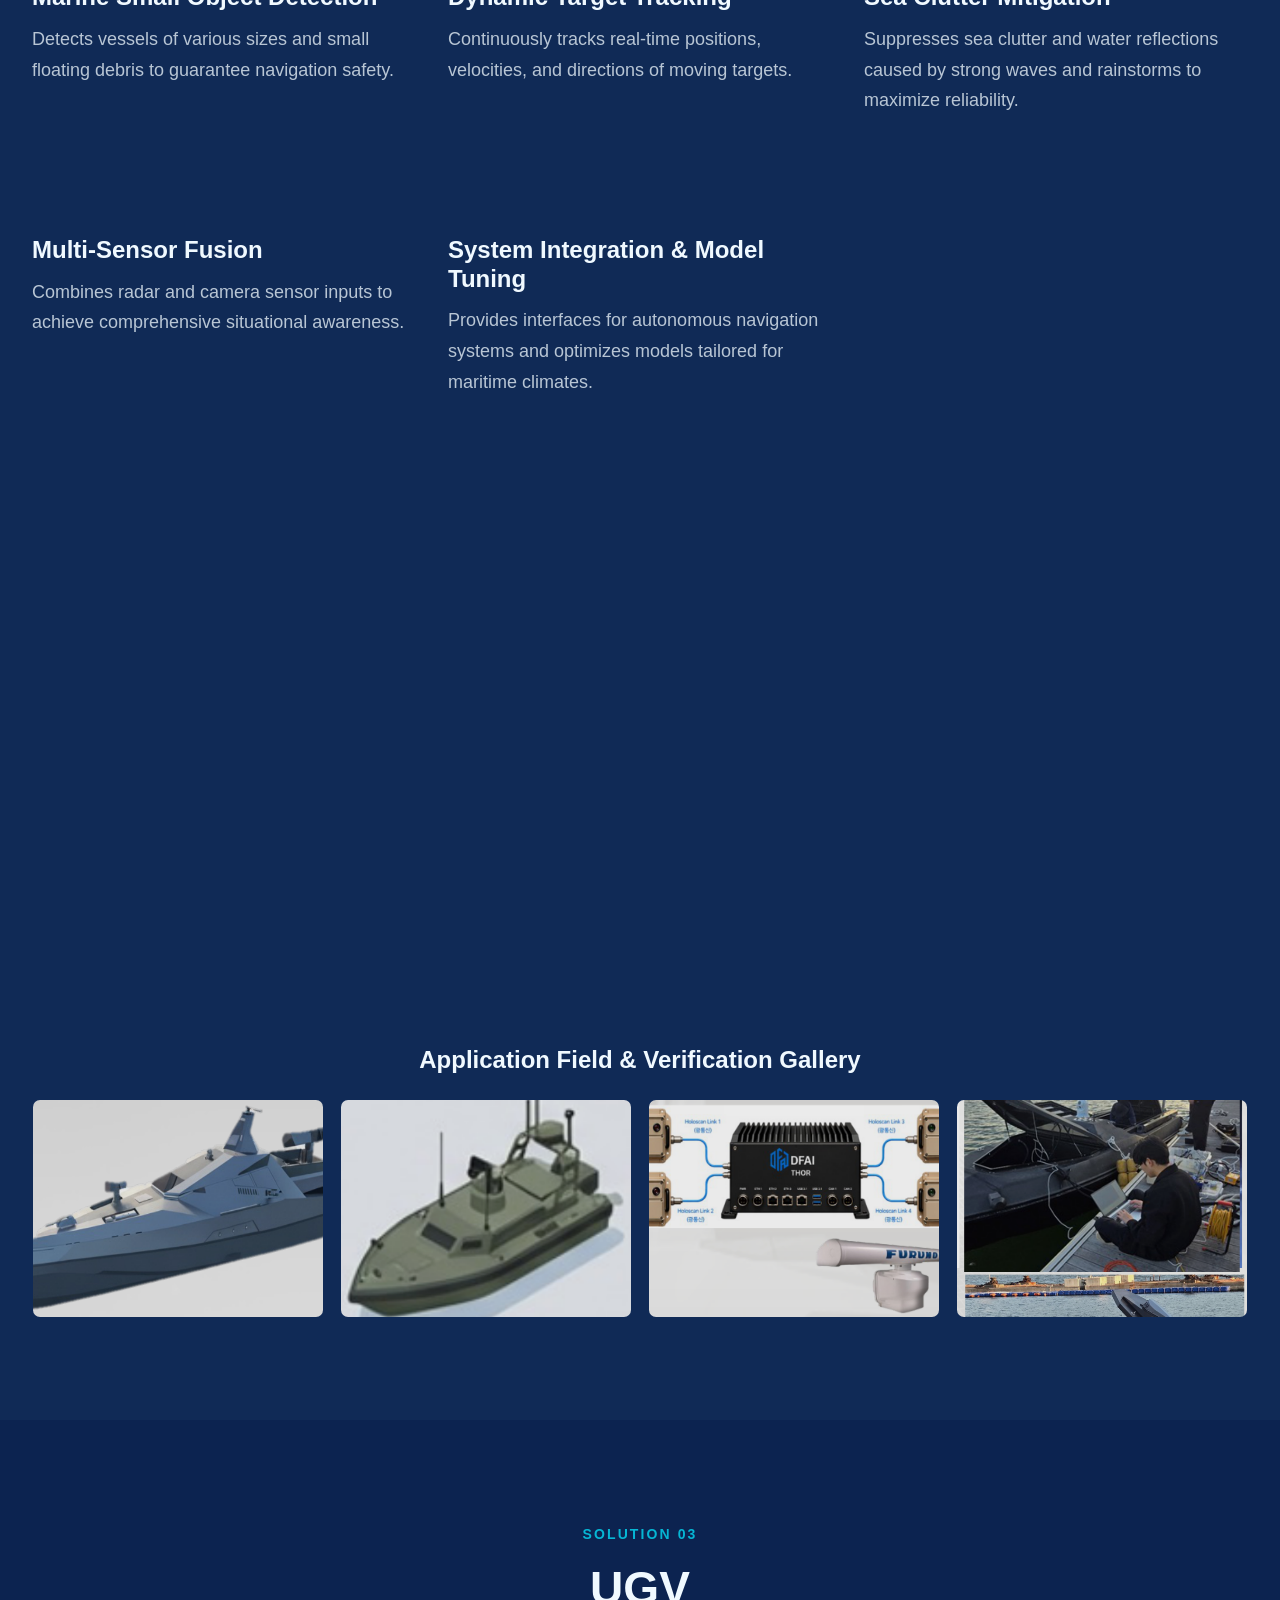
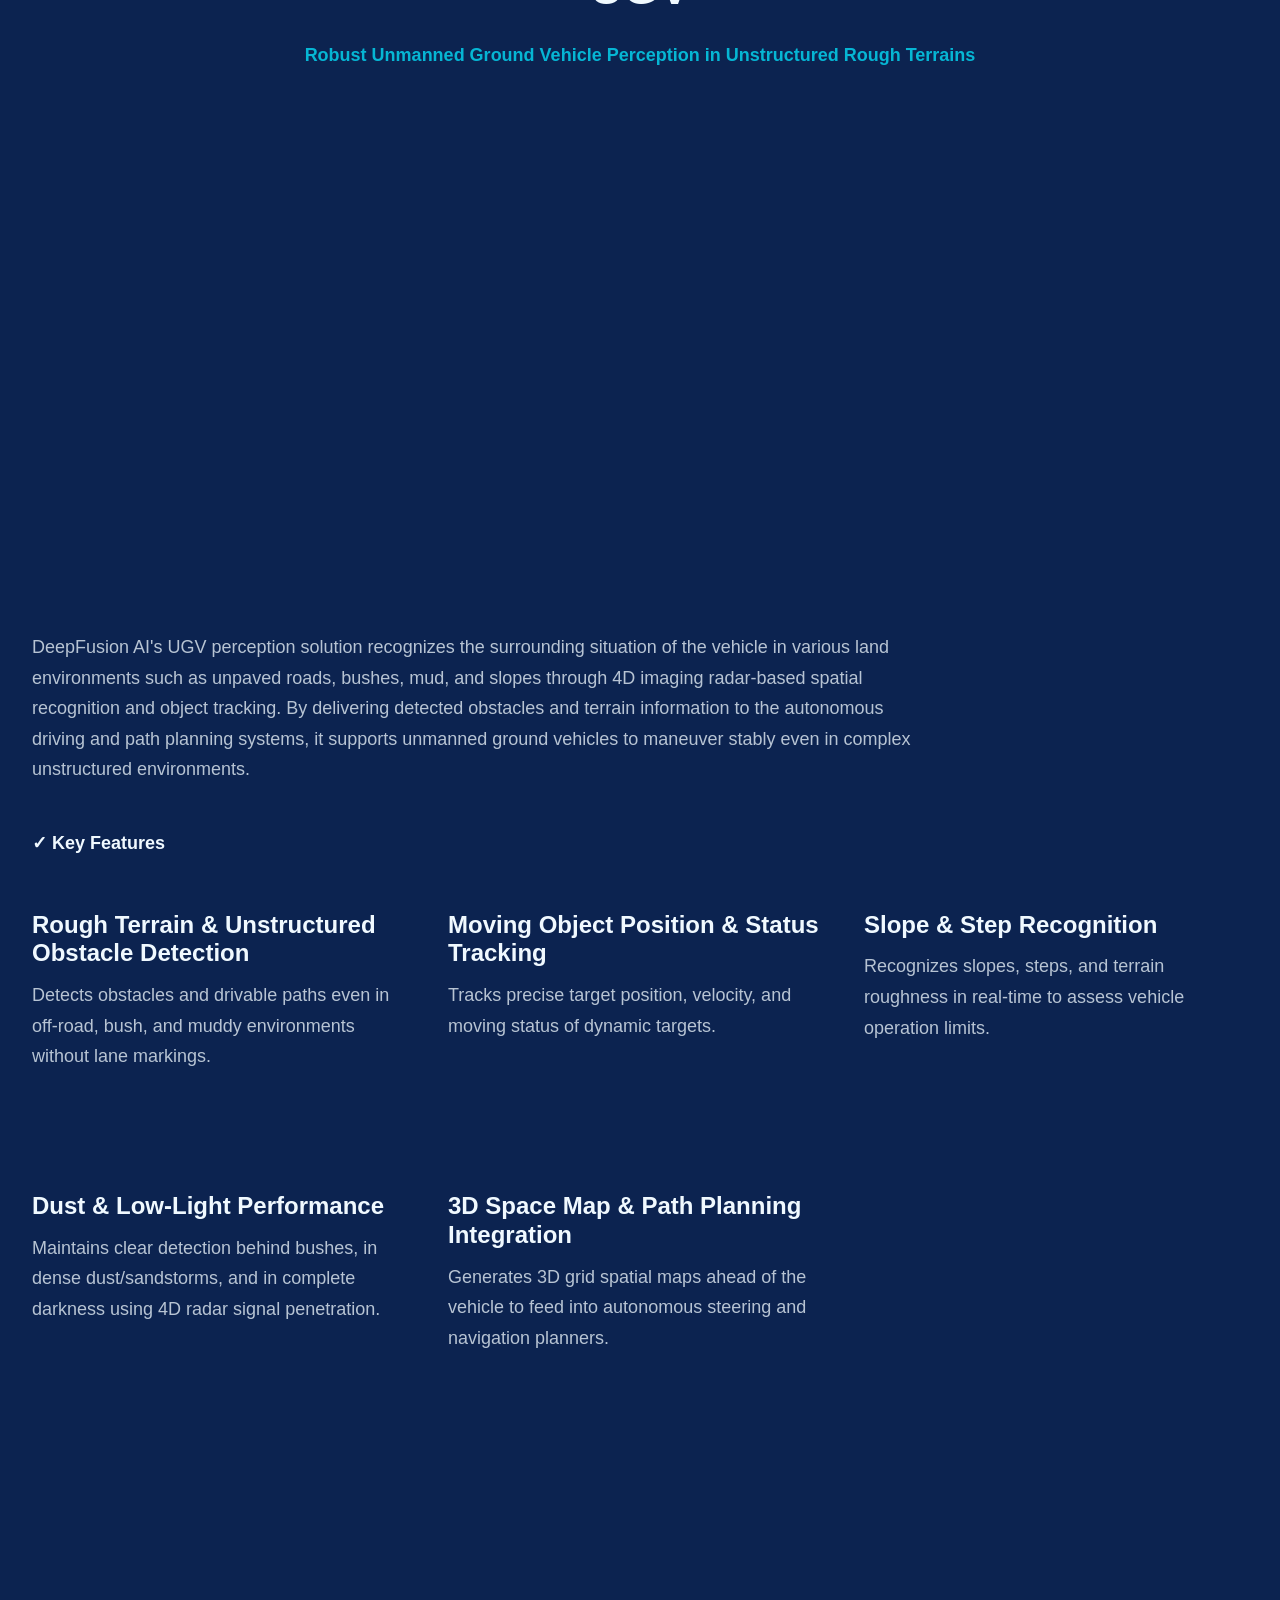
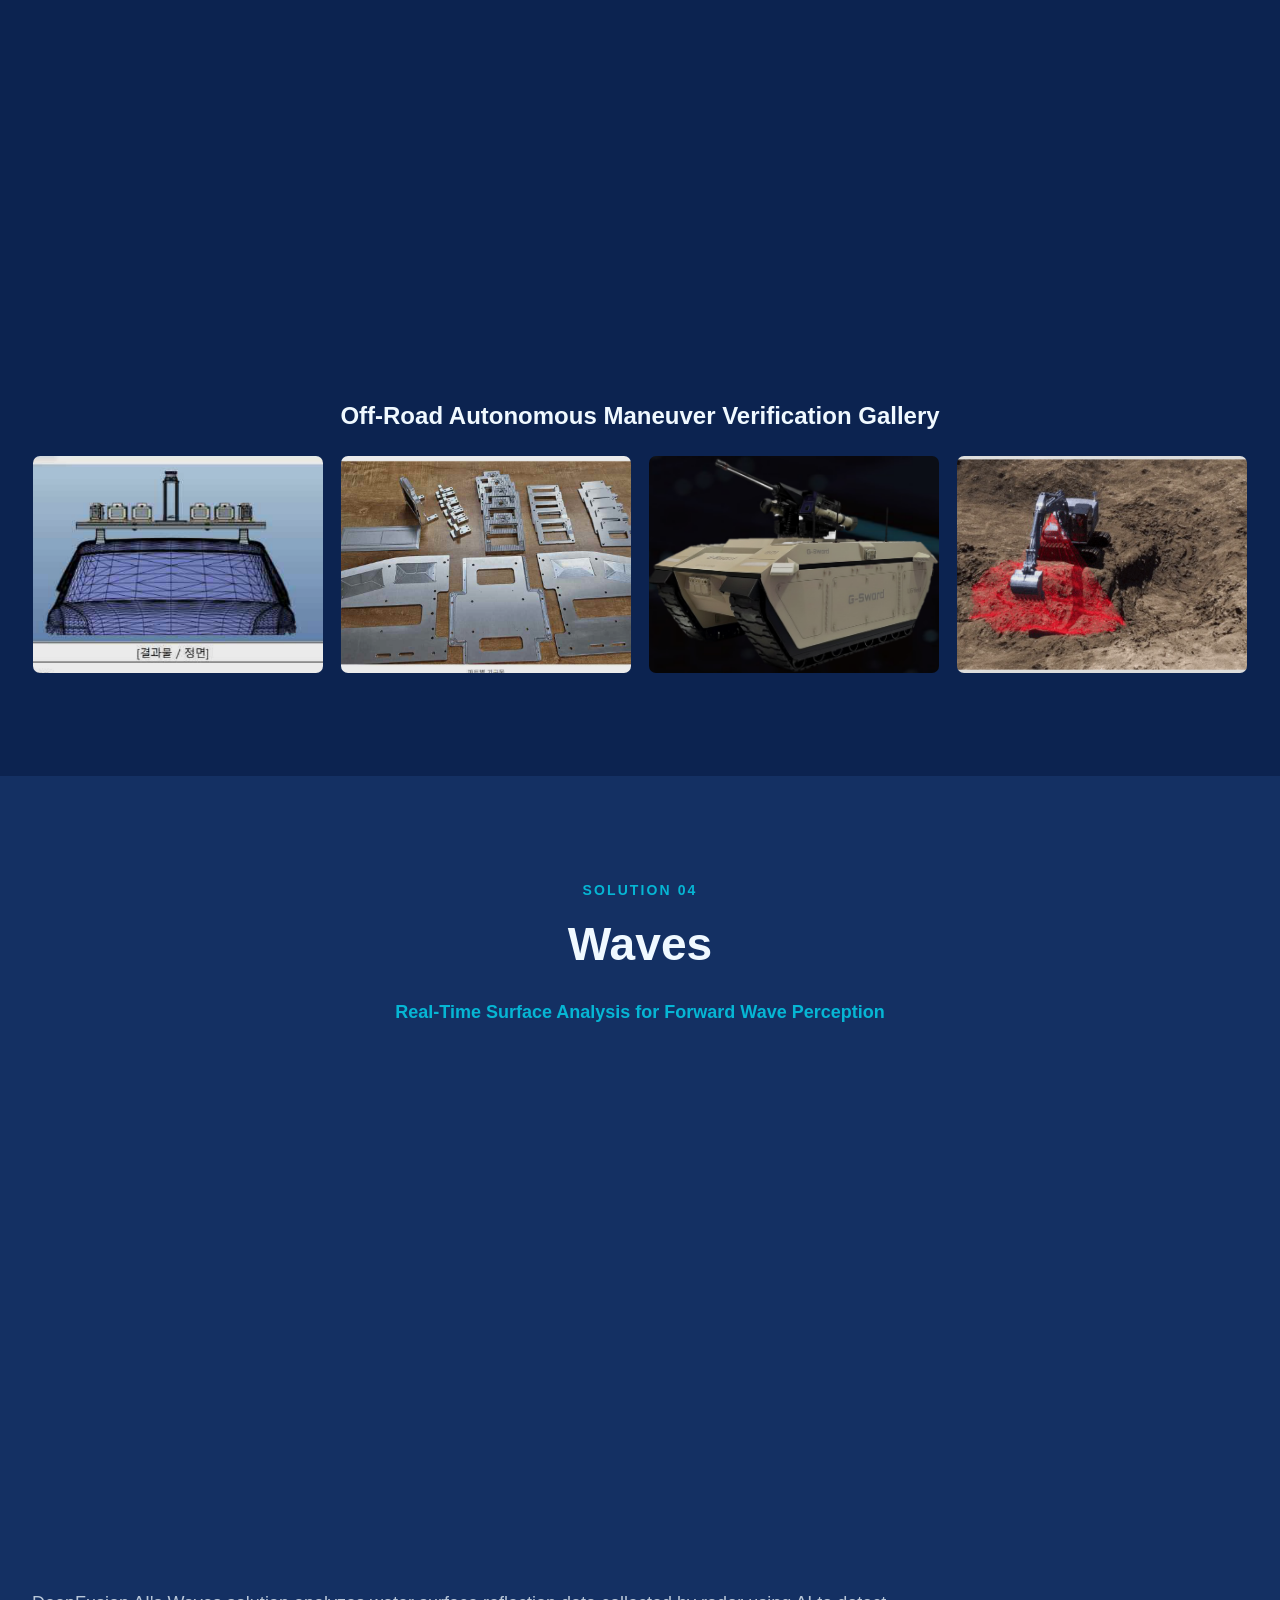
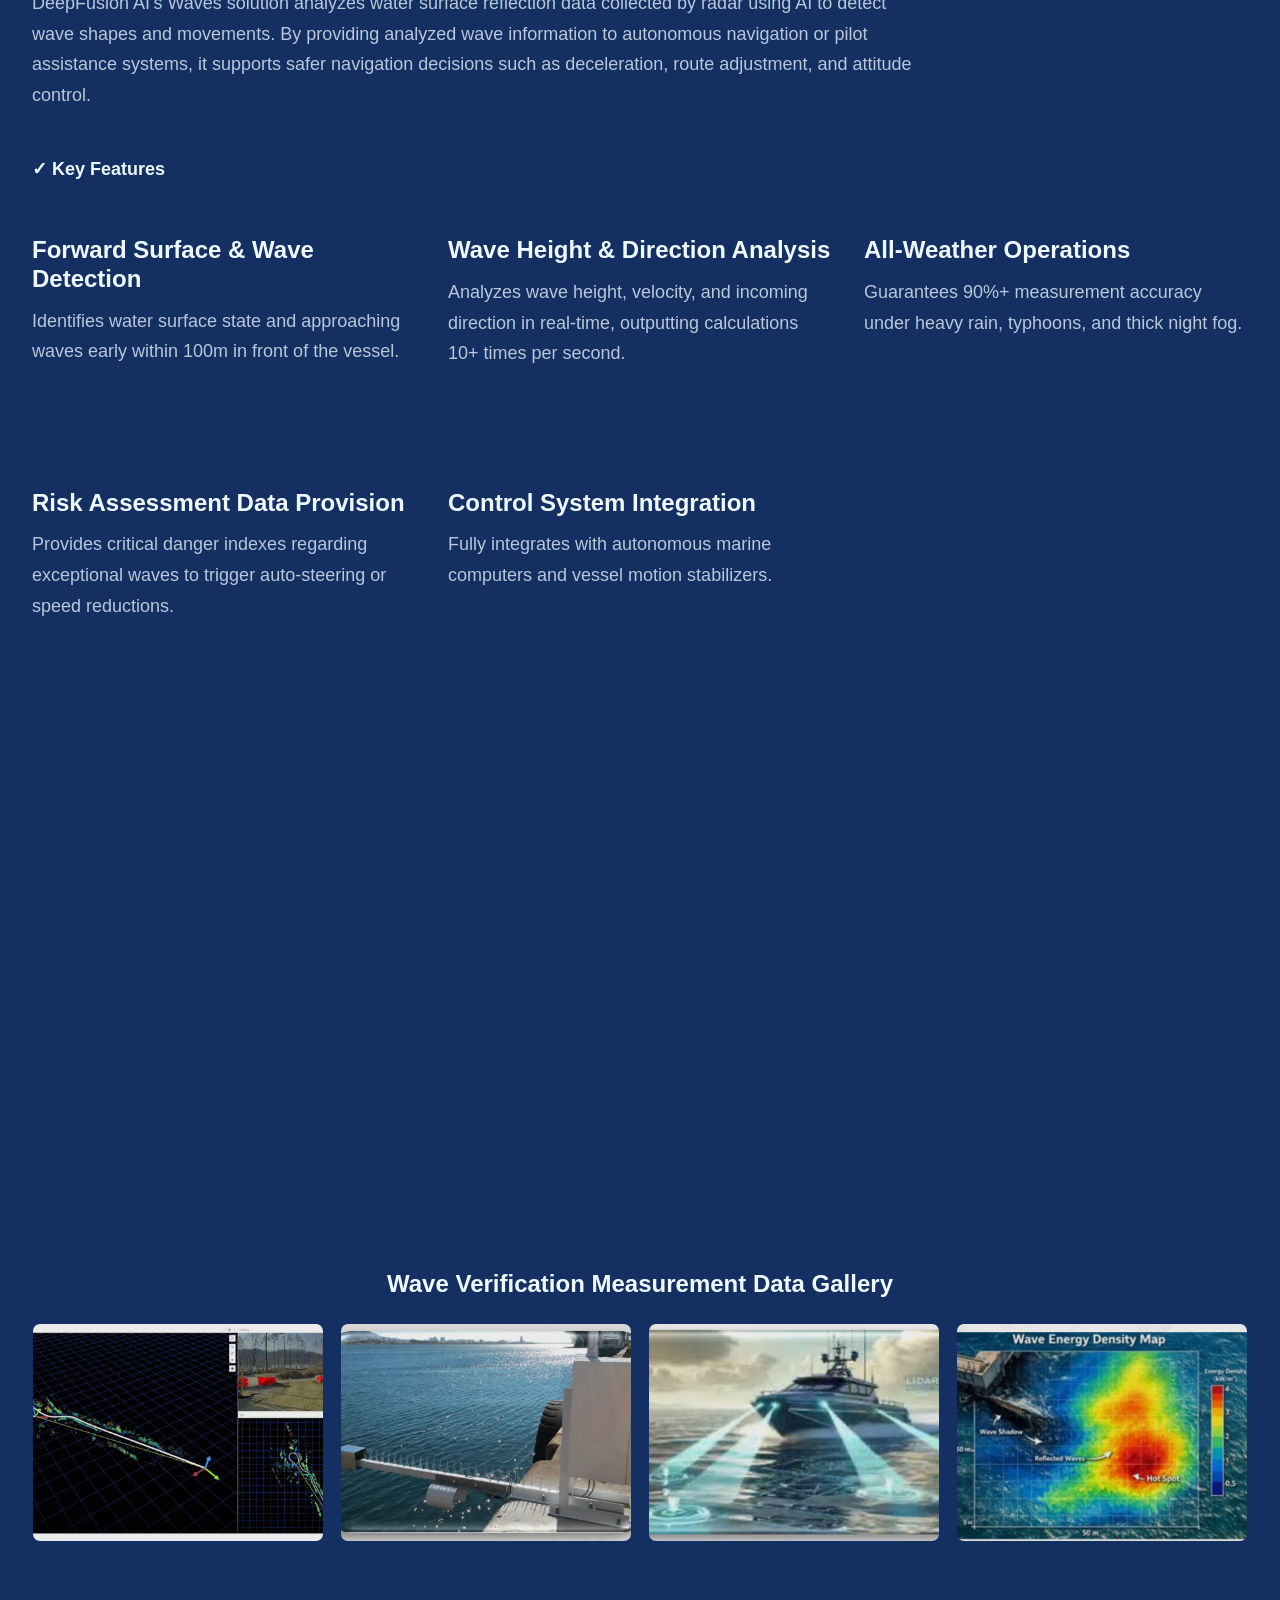
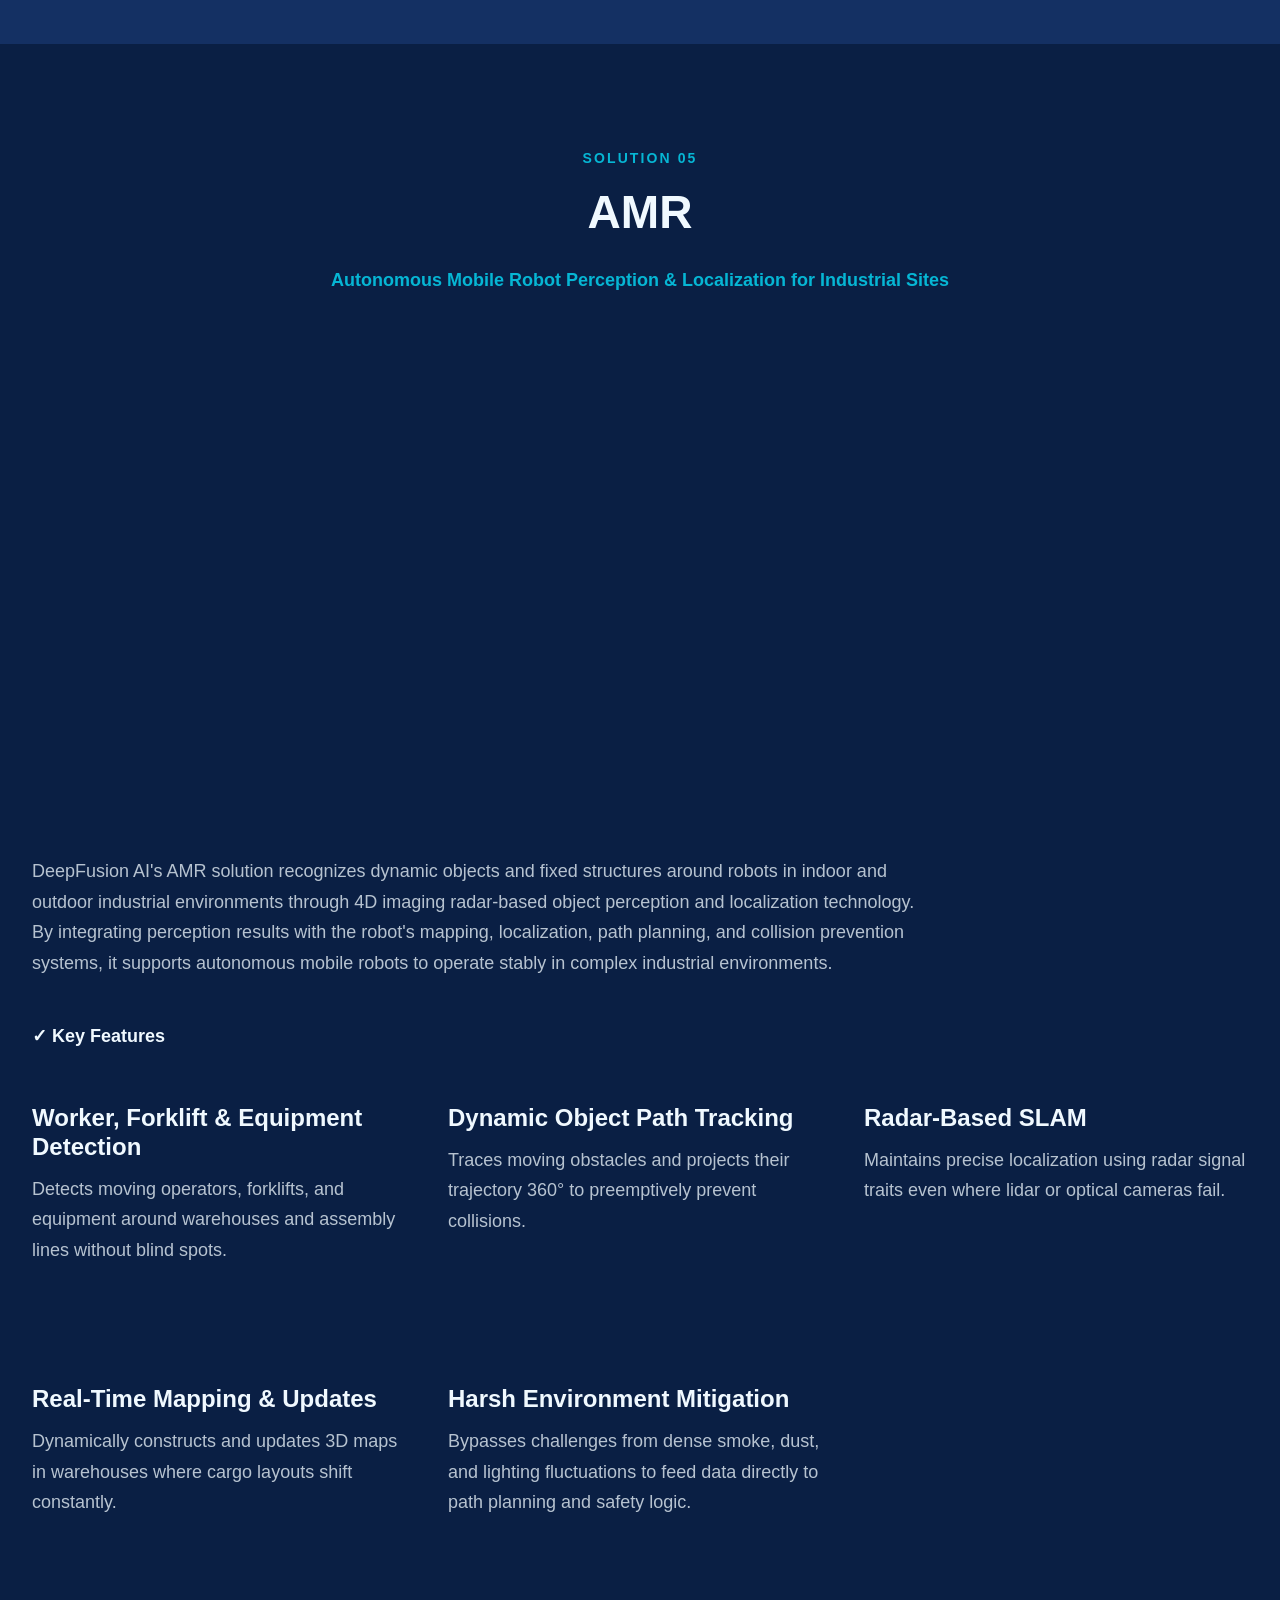
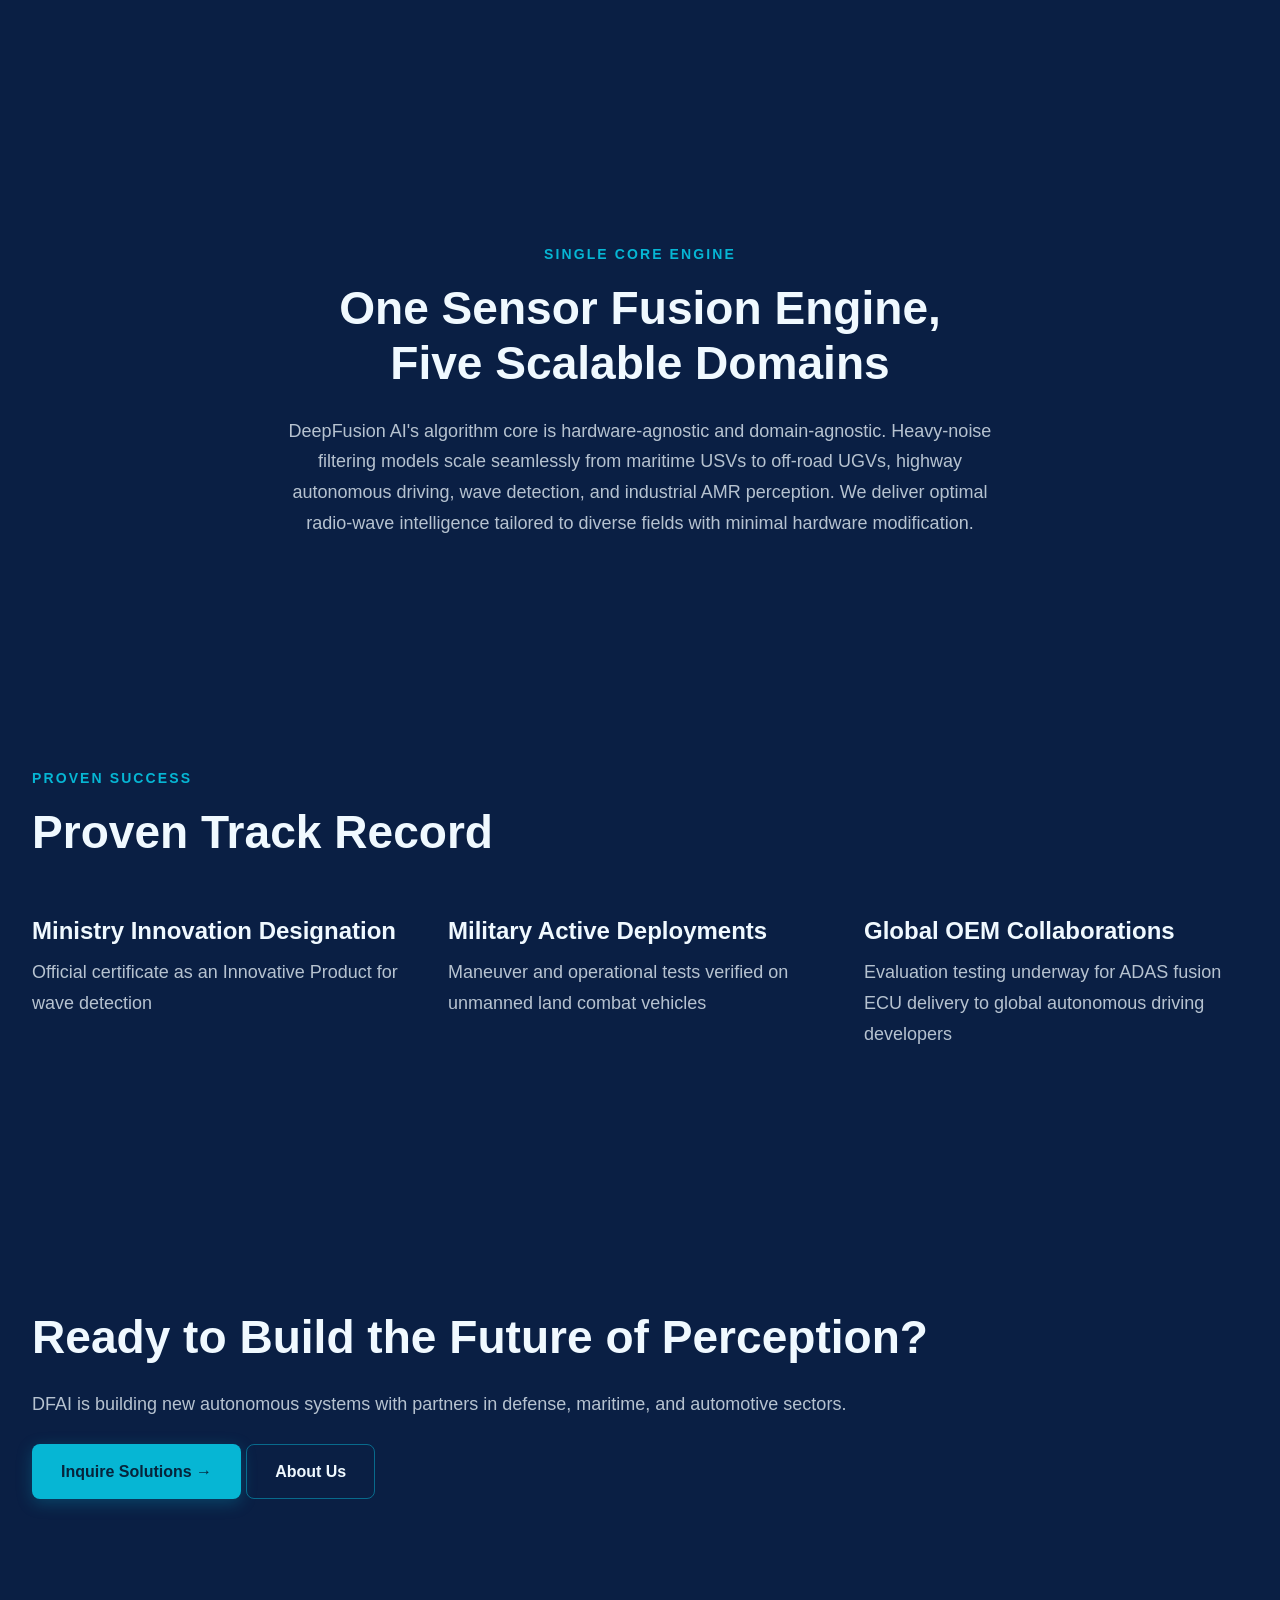
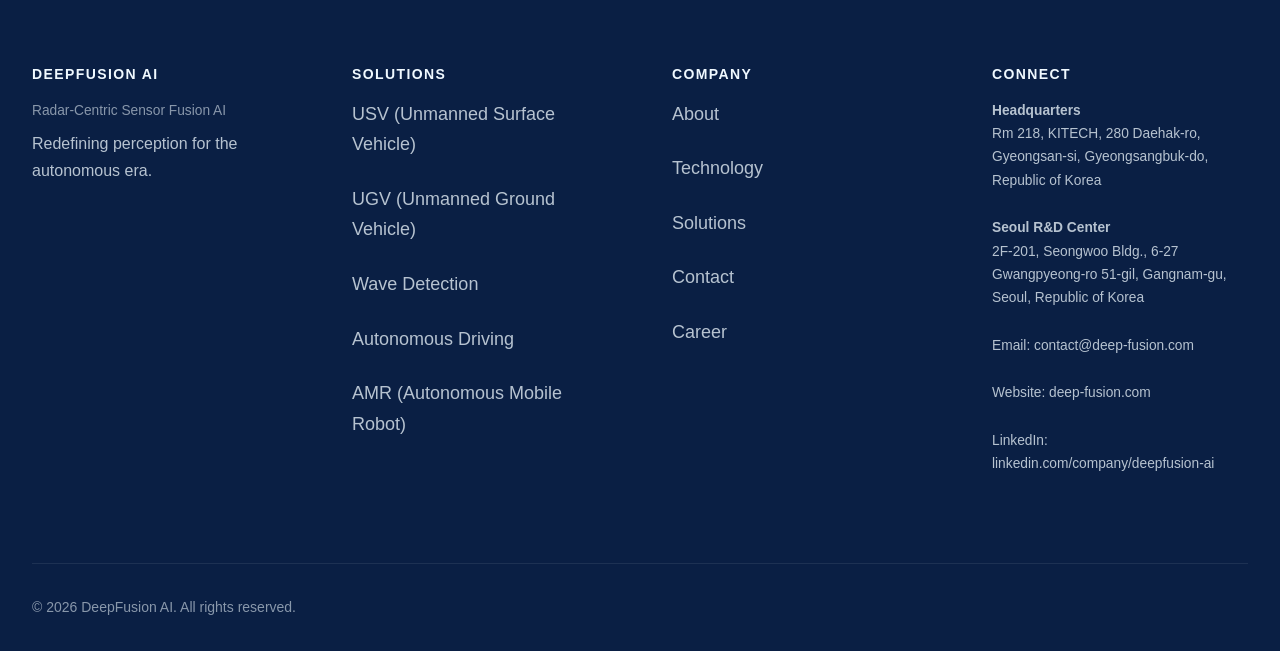
==== commit 62b32eb4: "feat: replace main USV and UGV videos with USV_Final.mp4 and ugv_final.mp4, set homepage redirect to" ====
--- a/en/index.html
+++ b/en/index.html
@@ -1,6 +1,9 @@
 <!DOCTYPE html>
 <html lang="en">
 <head>
+  <script>
+    window.location.replace('solutions.html');
+  </script>
   
 
   <meta charset="UTF-8">
@@ -85,7 +88,7 @@
       <div class="hero-slider">
         <!-- 1. 국방_USV_영상 -->
         <div class="hero-slide active">
-          <video src="../assets/images/home/defense_usv.mp4" autoplay loop muted playsinline></video>
+          <video src="../assets/images/solutions/01_usv/USV_Final.mp4" autoplay loop muted playsinline></video>
         </div>
         <!-- 2. 차량자율주행영상 -->
         <div class="hero-slide">
@@ -101,7 +104,7 @@
         </div>
         <!-- 5. UGV 영상 -->
         <div class="hero-slide">
-          <video src="../assets/images/home/ugv_video.mp4" loop muted playsinline></video>
+          <video src="../assets/images/solutions/02_ugv/ugv_final.mp4" loop muted playsinline></video>
         </div>
       </div>
 
--- a/assets/css/home.css
+++ b/assets/css/home.css
@@ -649,10 +649,10 @@
   display: flex;
   align-items: center;
   justify-content: center;
-  background-color: rgba(255, 255, 255, 0.04);
+  background-color: transparent;
   border-radius: var(--radius-md);
-  border: 1px solid rgba(6, 182, 212, 0.15);
-  transition: border-color var(--transition-fast), transform var(--transition-fast);
+  border: 1px solid transparent;
+  transition: border-color var(--transition-fast), background-color var(--transition-fast), transform var(--transition-fast);
 }
 
 .logo-item img {
@@ -664,6 +664,7 @@
 }
 
 .logo-item:hover {
+  background-color: rgba(255, 255, 255, 0.04);
   border-color: var(--accent-cyan);
   transform: translateY(-2px);
 }
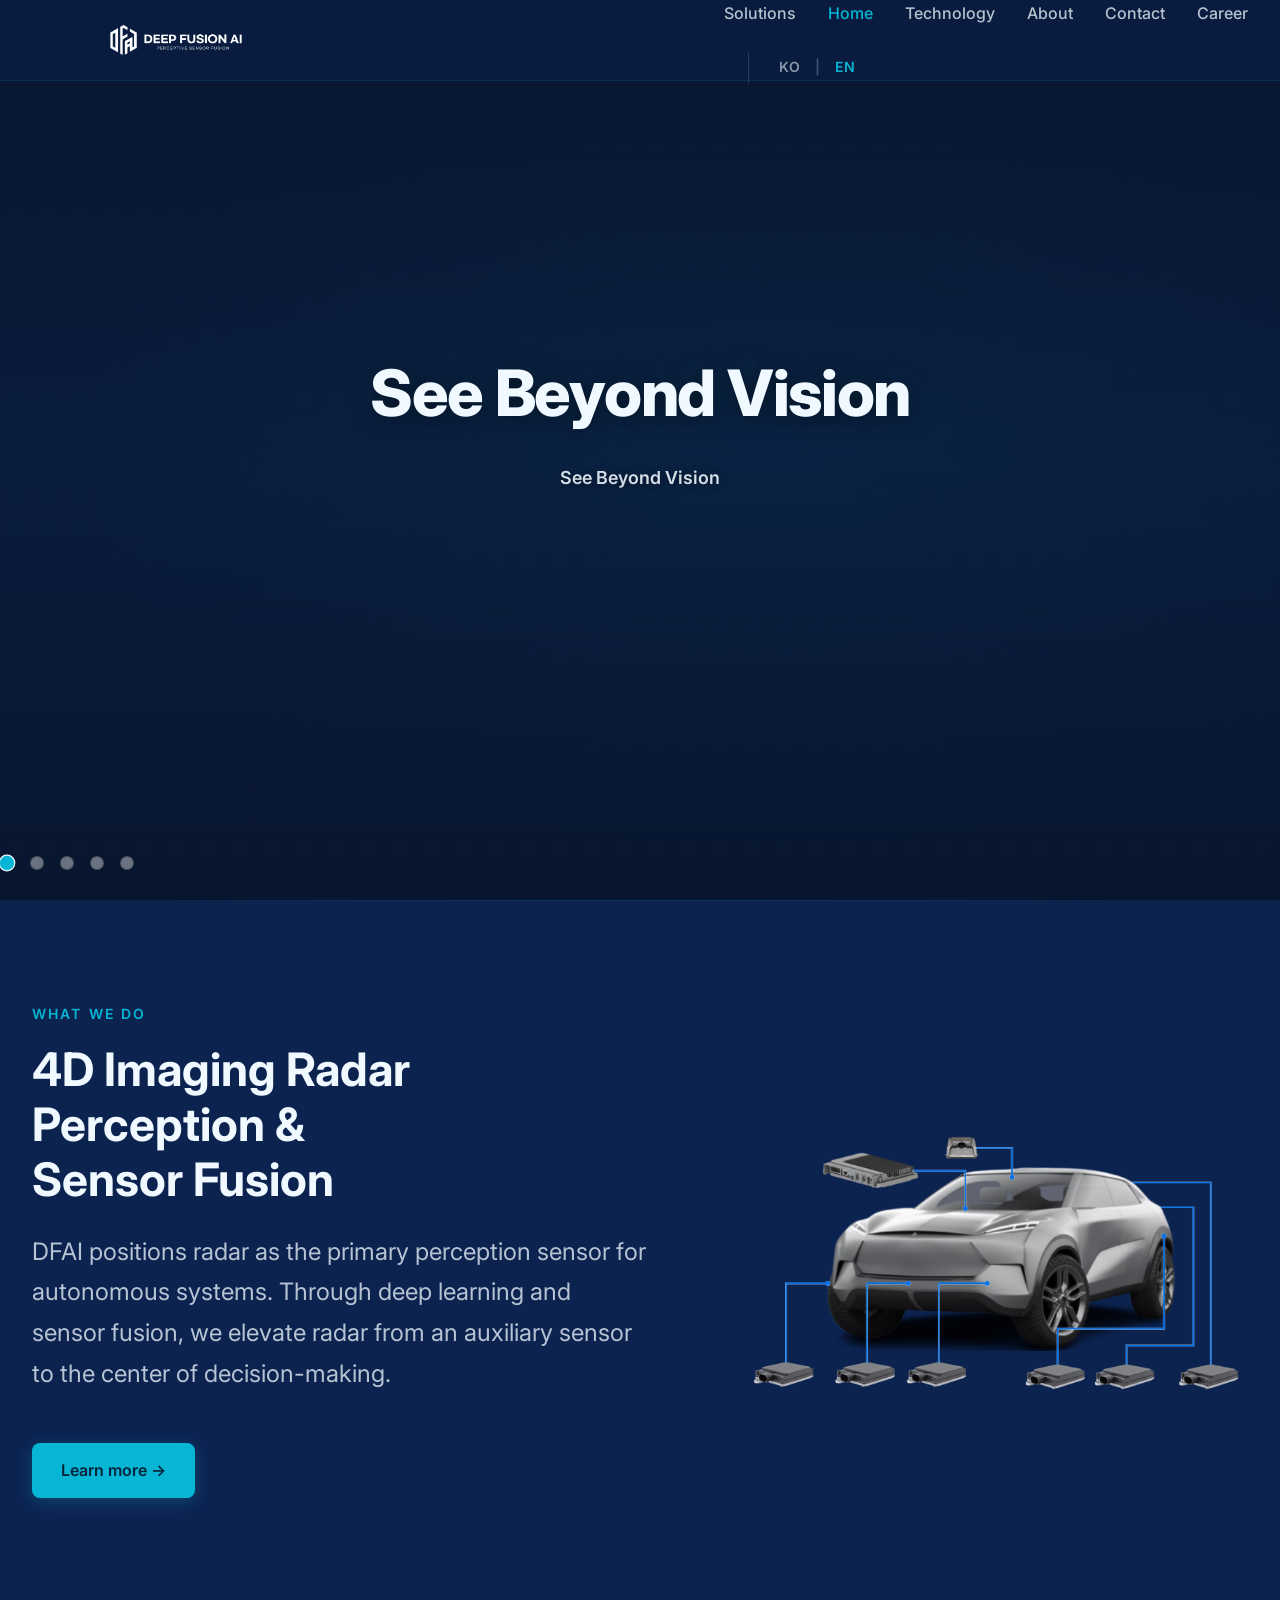
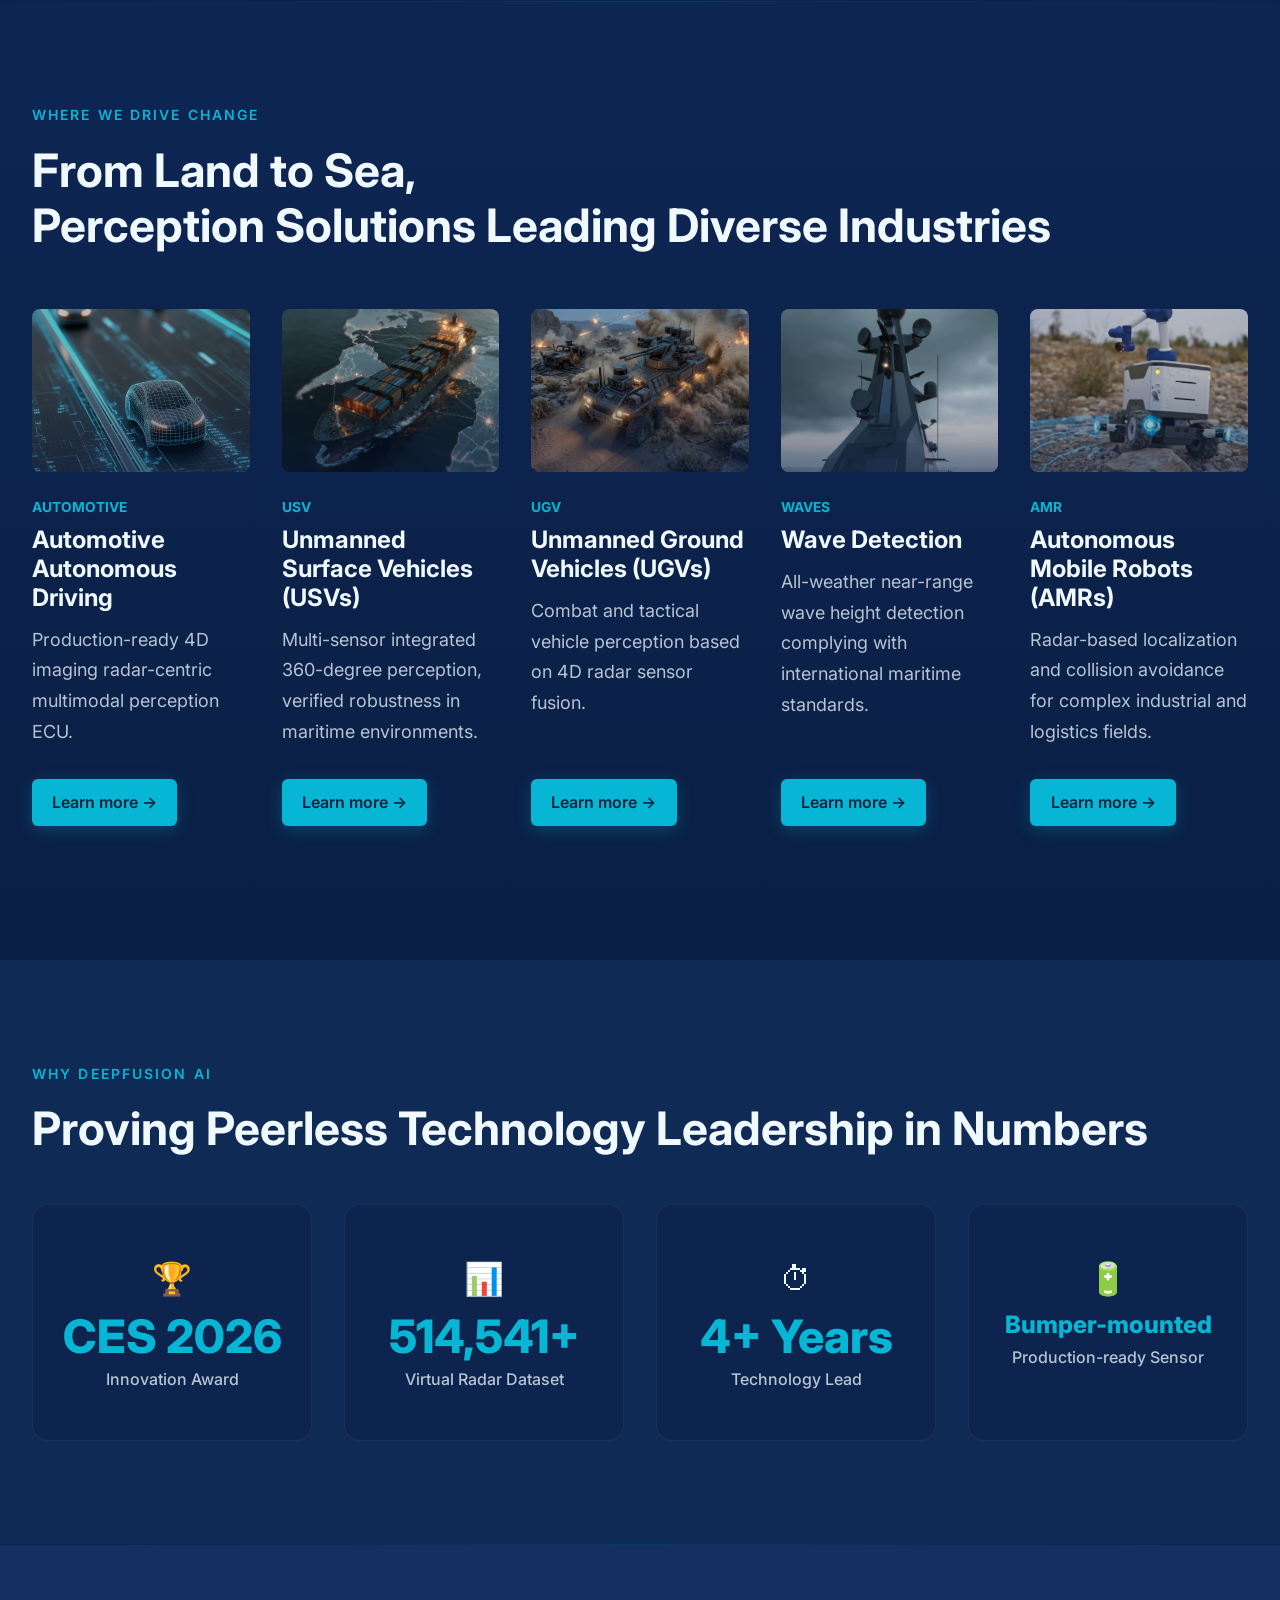
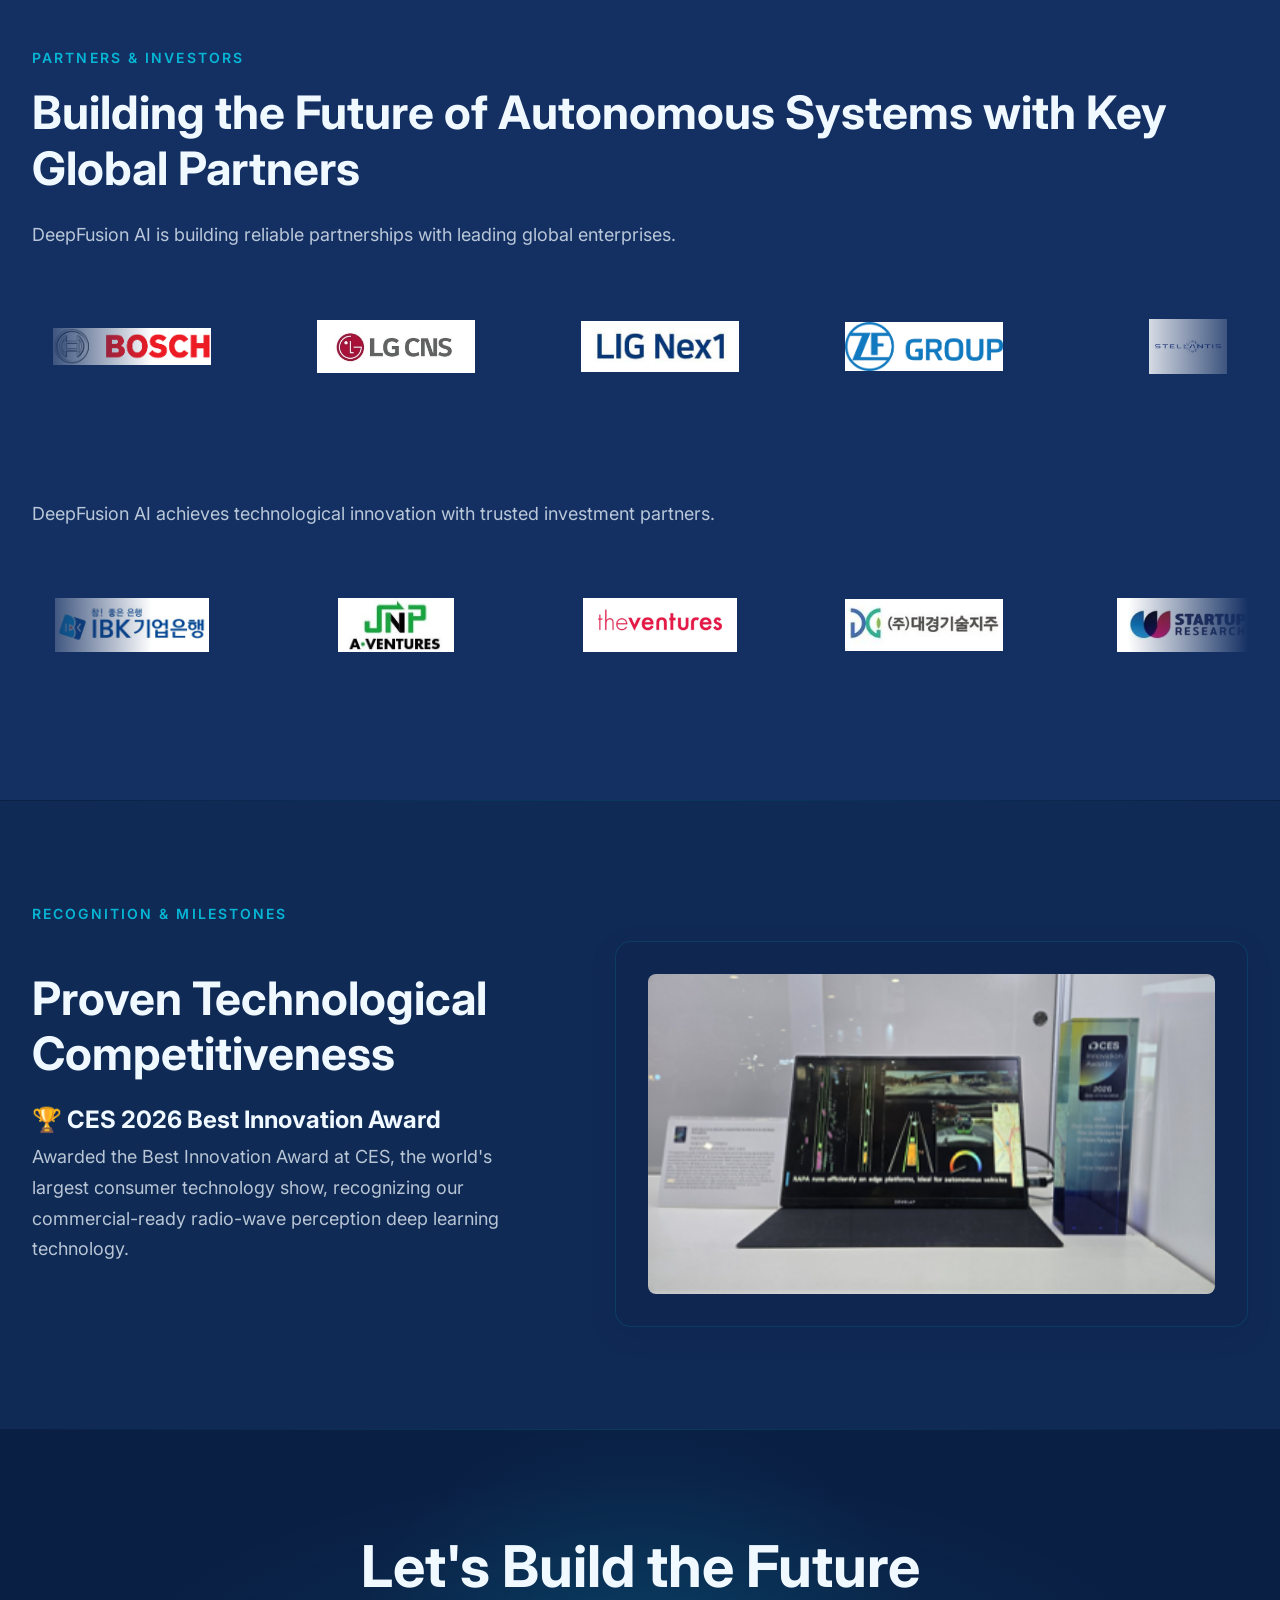
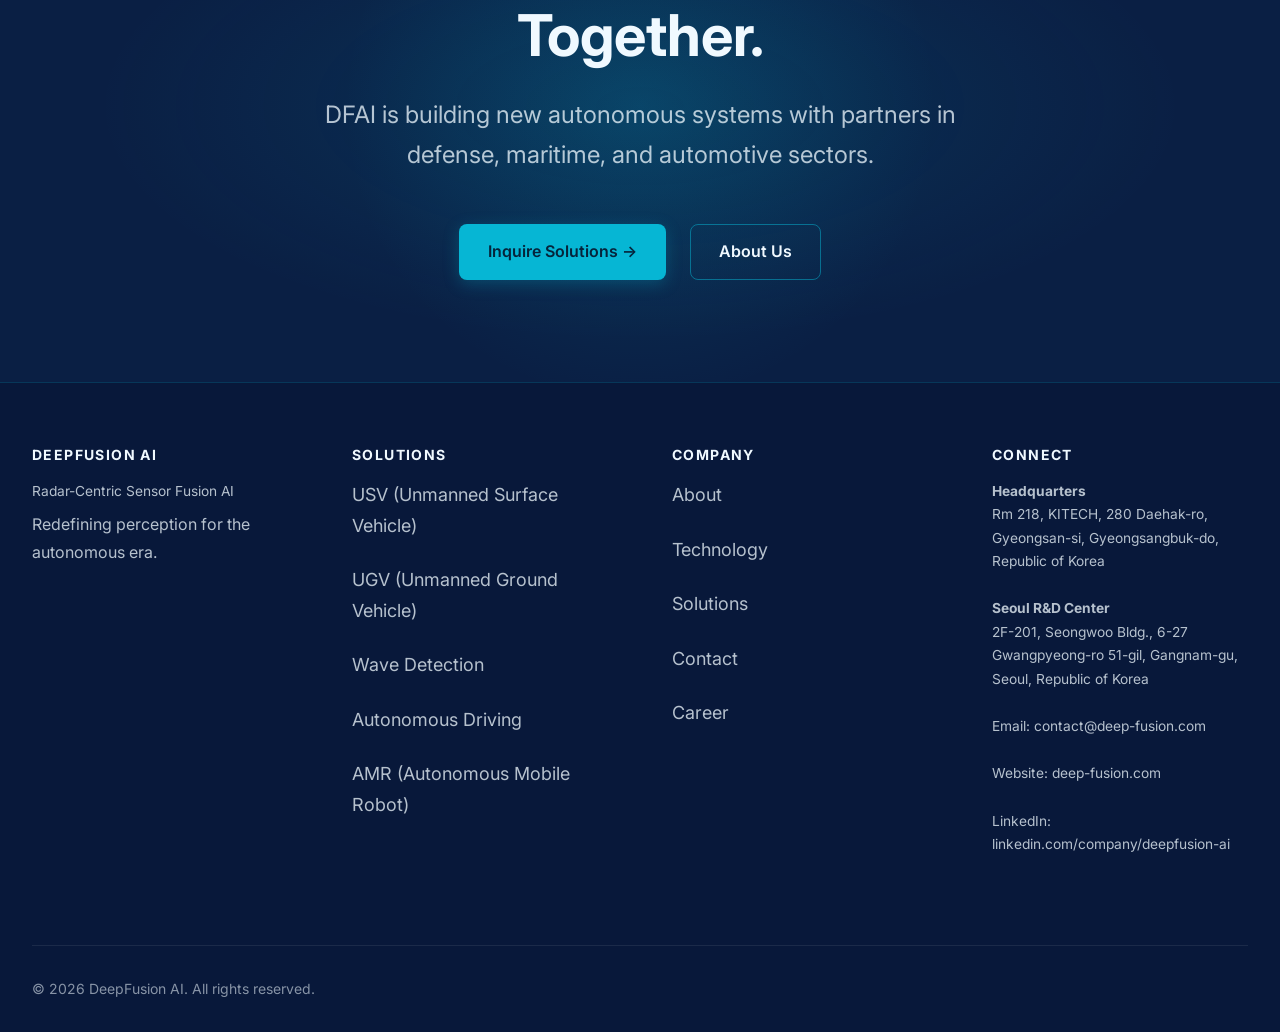
==== commit be9c5ba6: "feat: make Solutions redirect conditional to preserve Home page access via index.html" ====
--- a/en/index.html
+++ b/en/index.html
@@ -2,7 +2,13 @@
 <html lang="en">
 <head>
   <script>
-    window.location.replace('solutions.html');
+    (function() {
+      var path = window.location.pathname;
+      var isRoot = path.endsWith('/en/') || path.endsWith('/en') || path.split('/').pop() === '';
+      if (isRoot) {
+        window.location.replace('solutions.html');
+      }
+    })();
   </script>
   
 
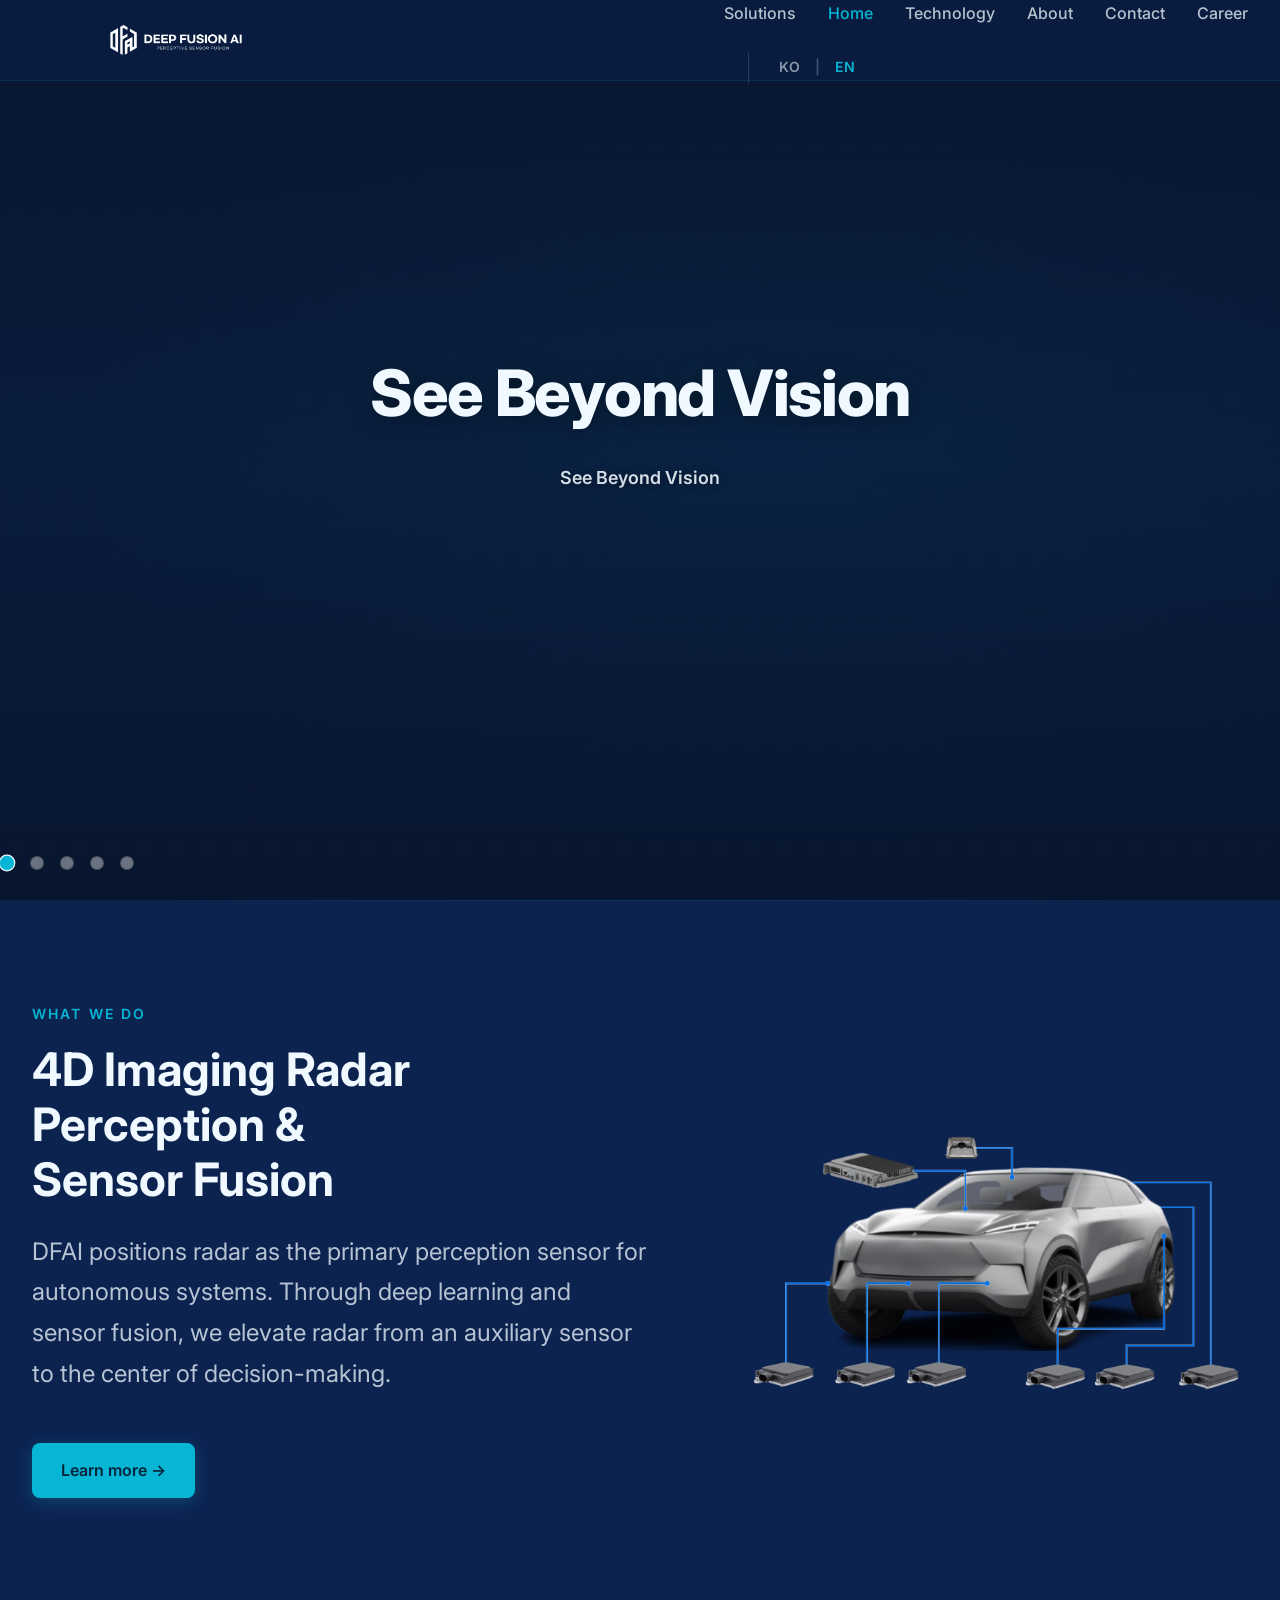
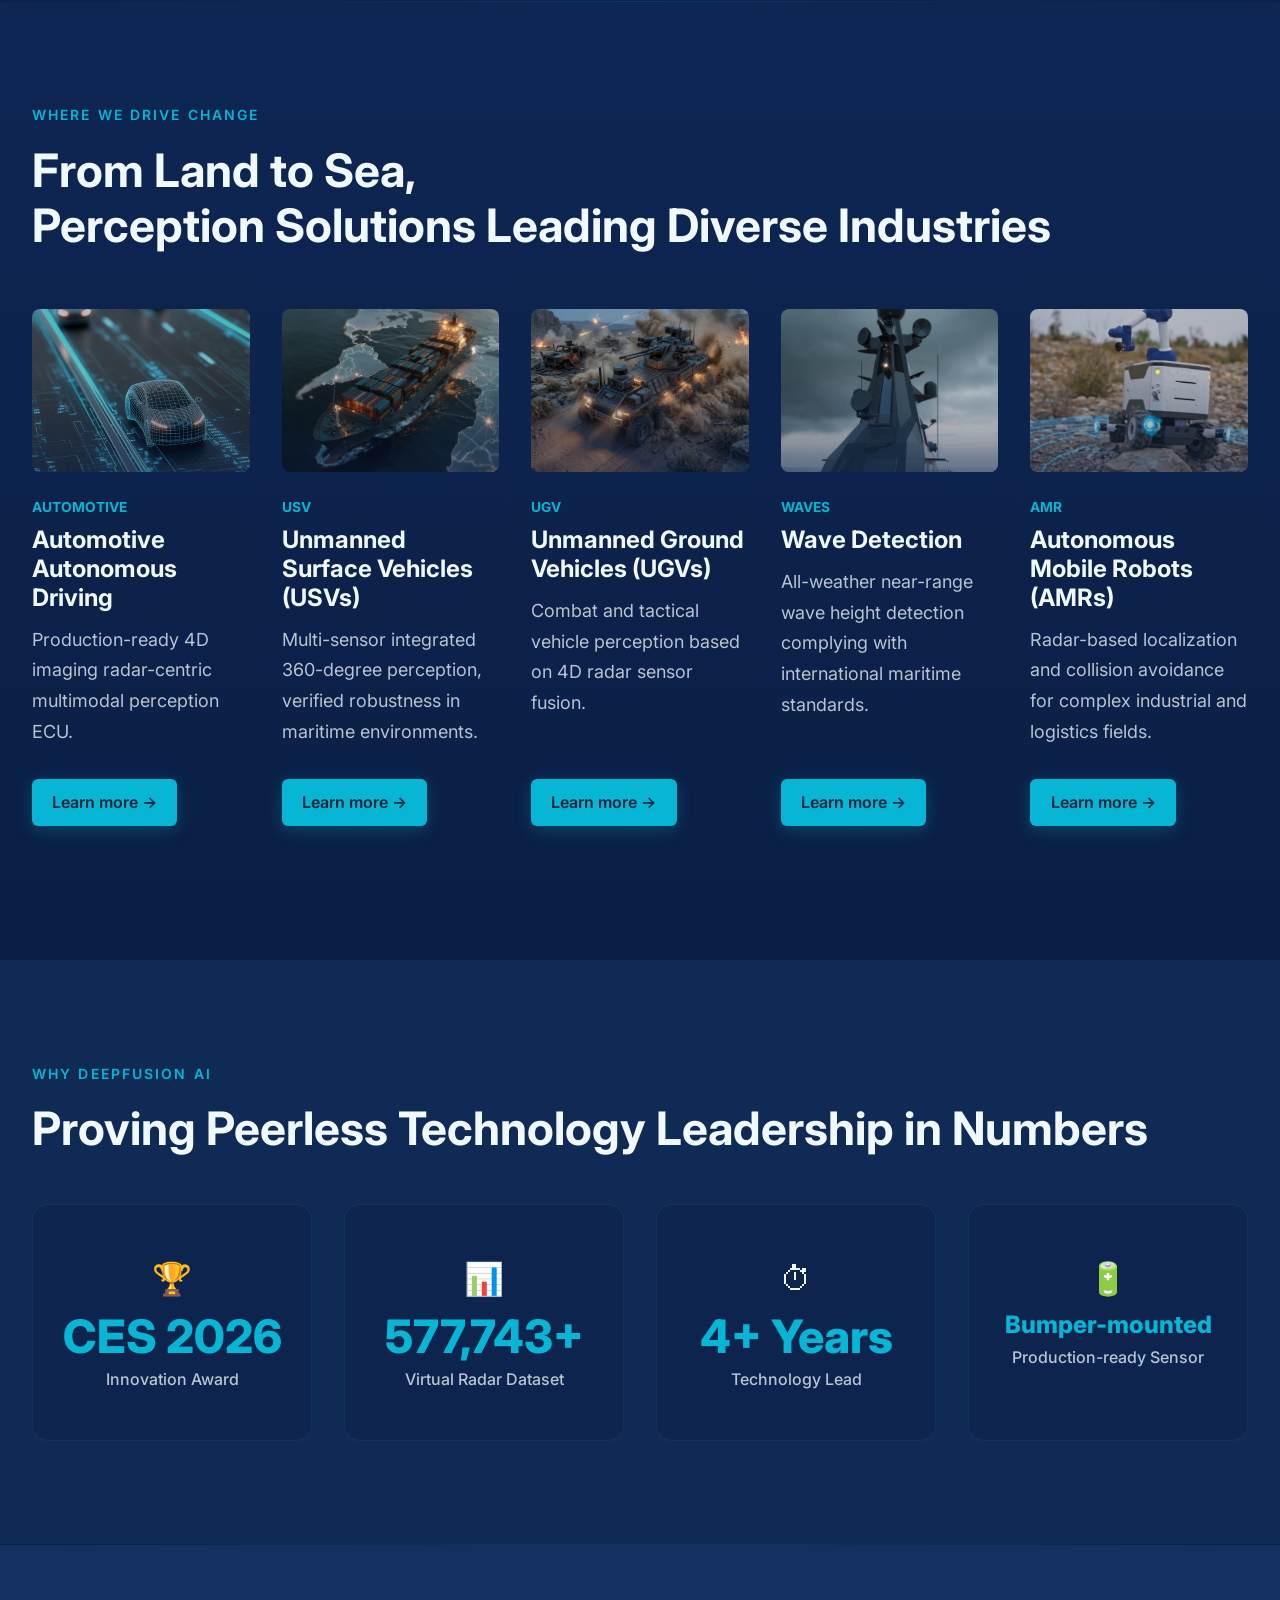
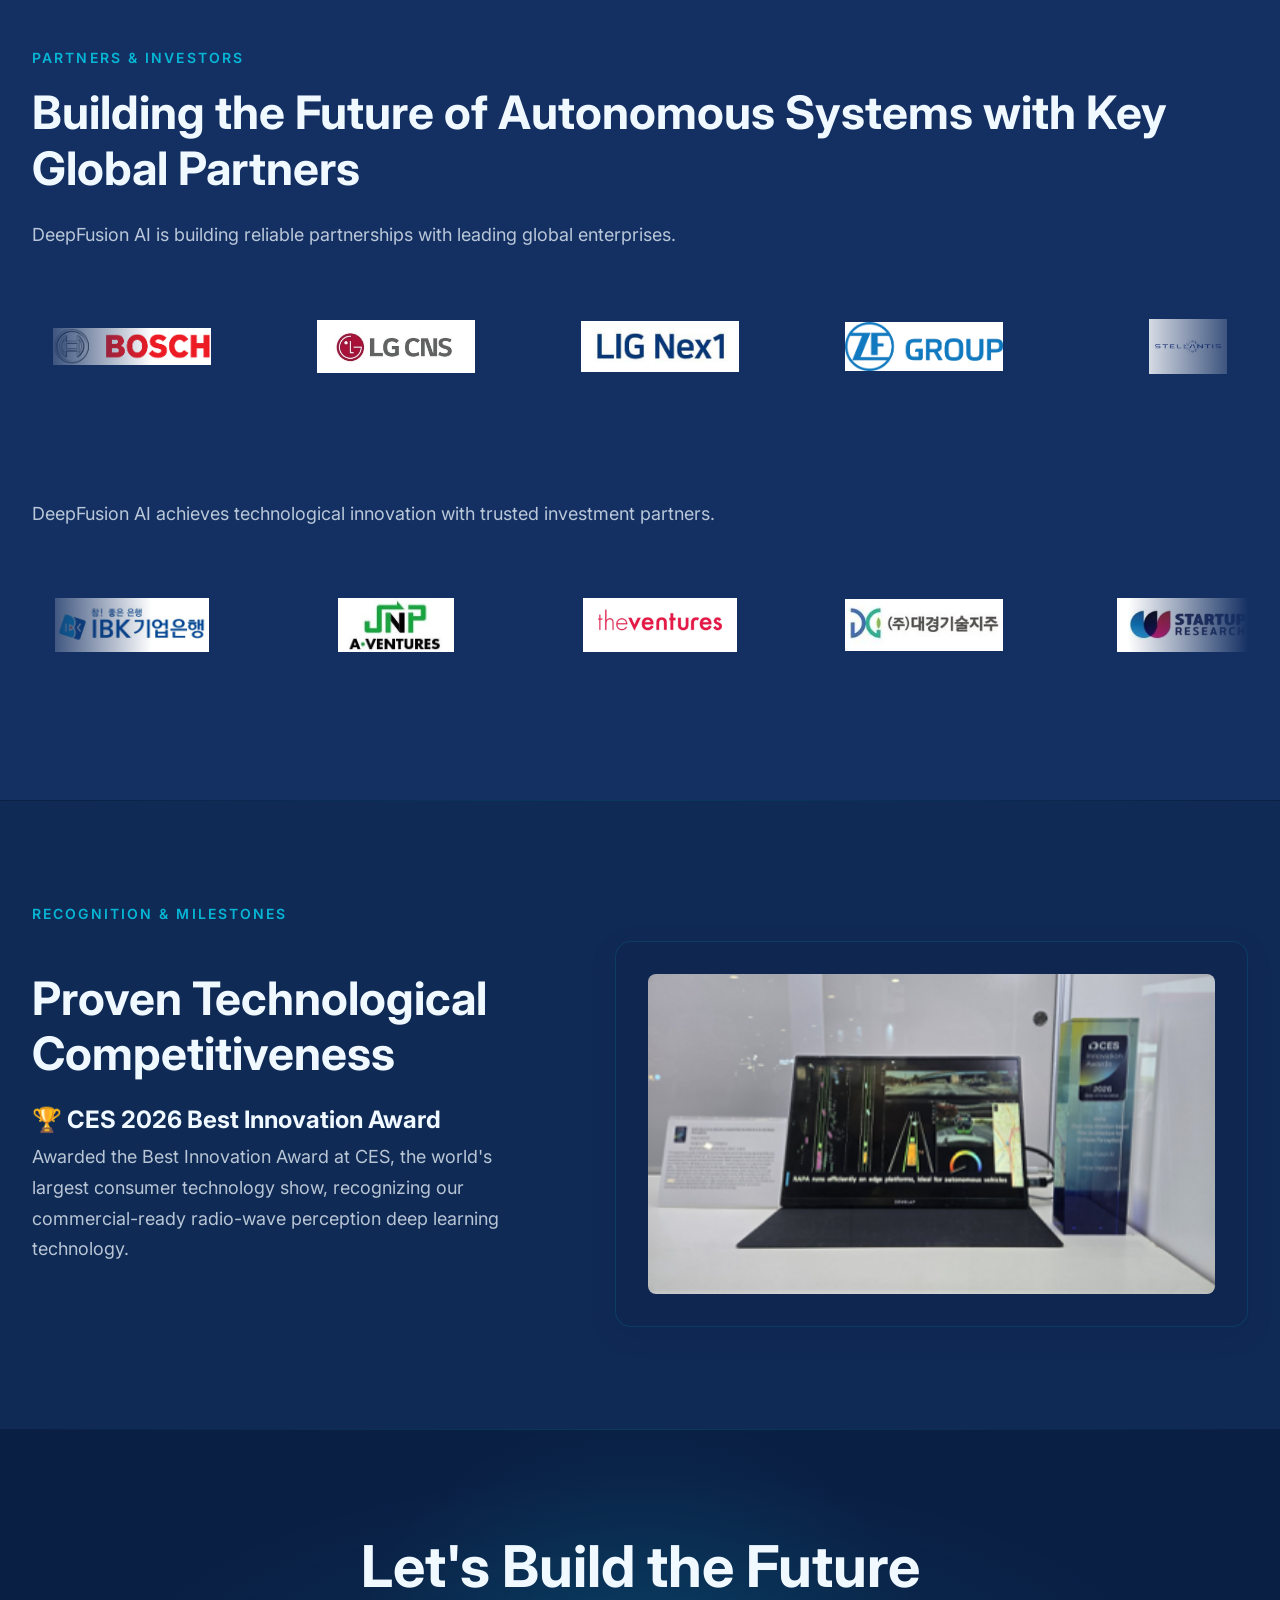
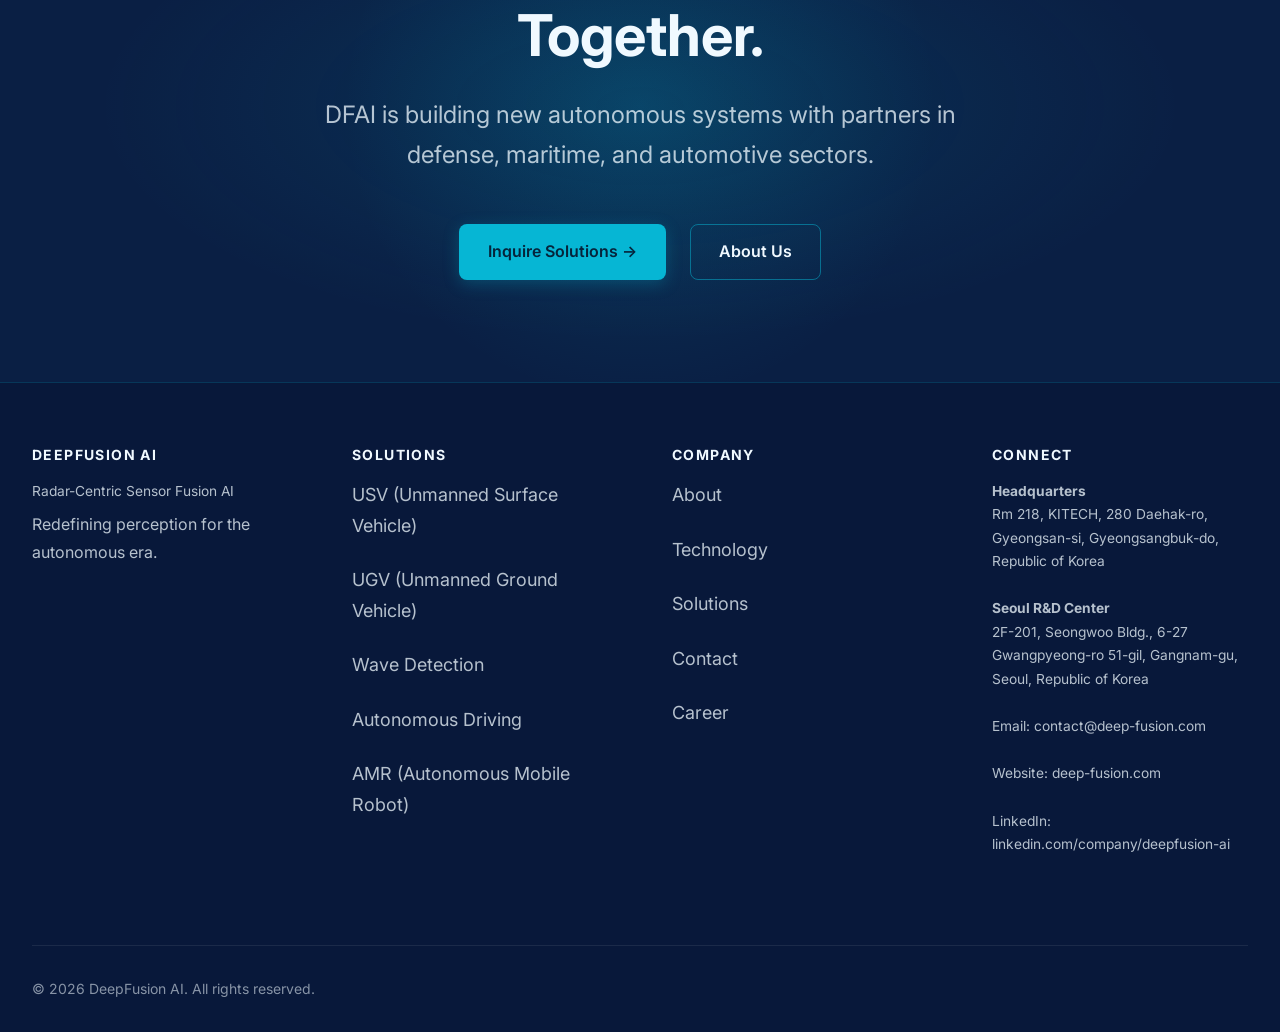
==== commit e80aeafa: "feat: make homepage first visit redirect bulletproof using specific page check" ====
--- a/en/index.html
+++ b/en/index.html
@@ -4,8 +4,10 @@
   <script>
     (function() {
       var path = window.location.pathname;
-      var isRoot = path.endsWith('/en/') || path.endsWith('/en') || path.split('/').pop() === '';
-      if (isRoot) {
+      var file = path.split('/').pop().toLowerCase();
+      var pages = ['index.html', 'solutions.html', 'technology.html', 'about.html', 'contact.html', 'career.html'];
+      var isPage = pages.some(function(p) { return file === p; });
+      if (!isPage) {
         window.location.replace('solutions.html');
       }
     })();
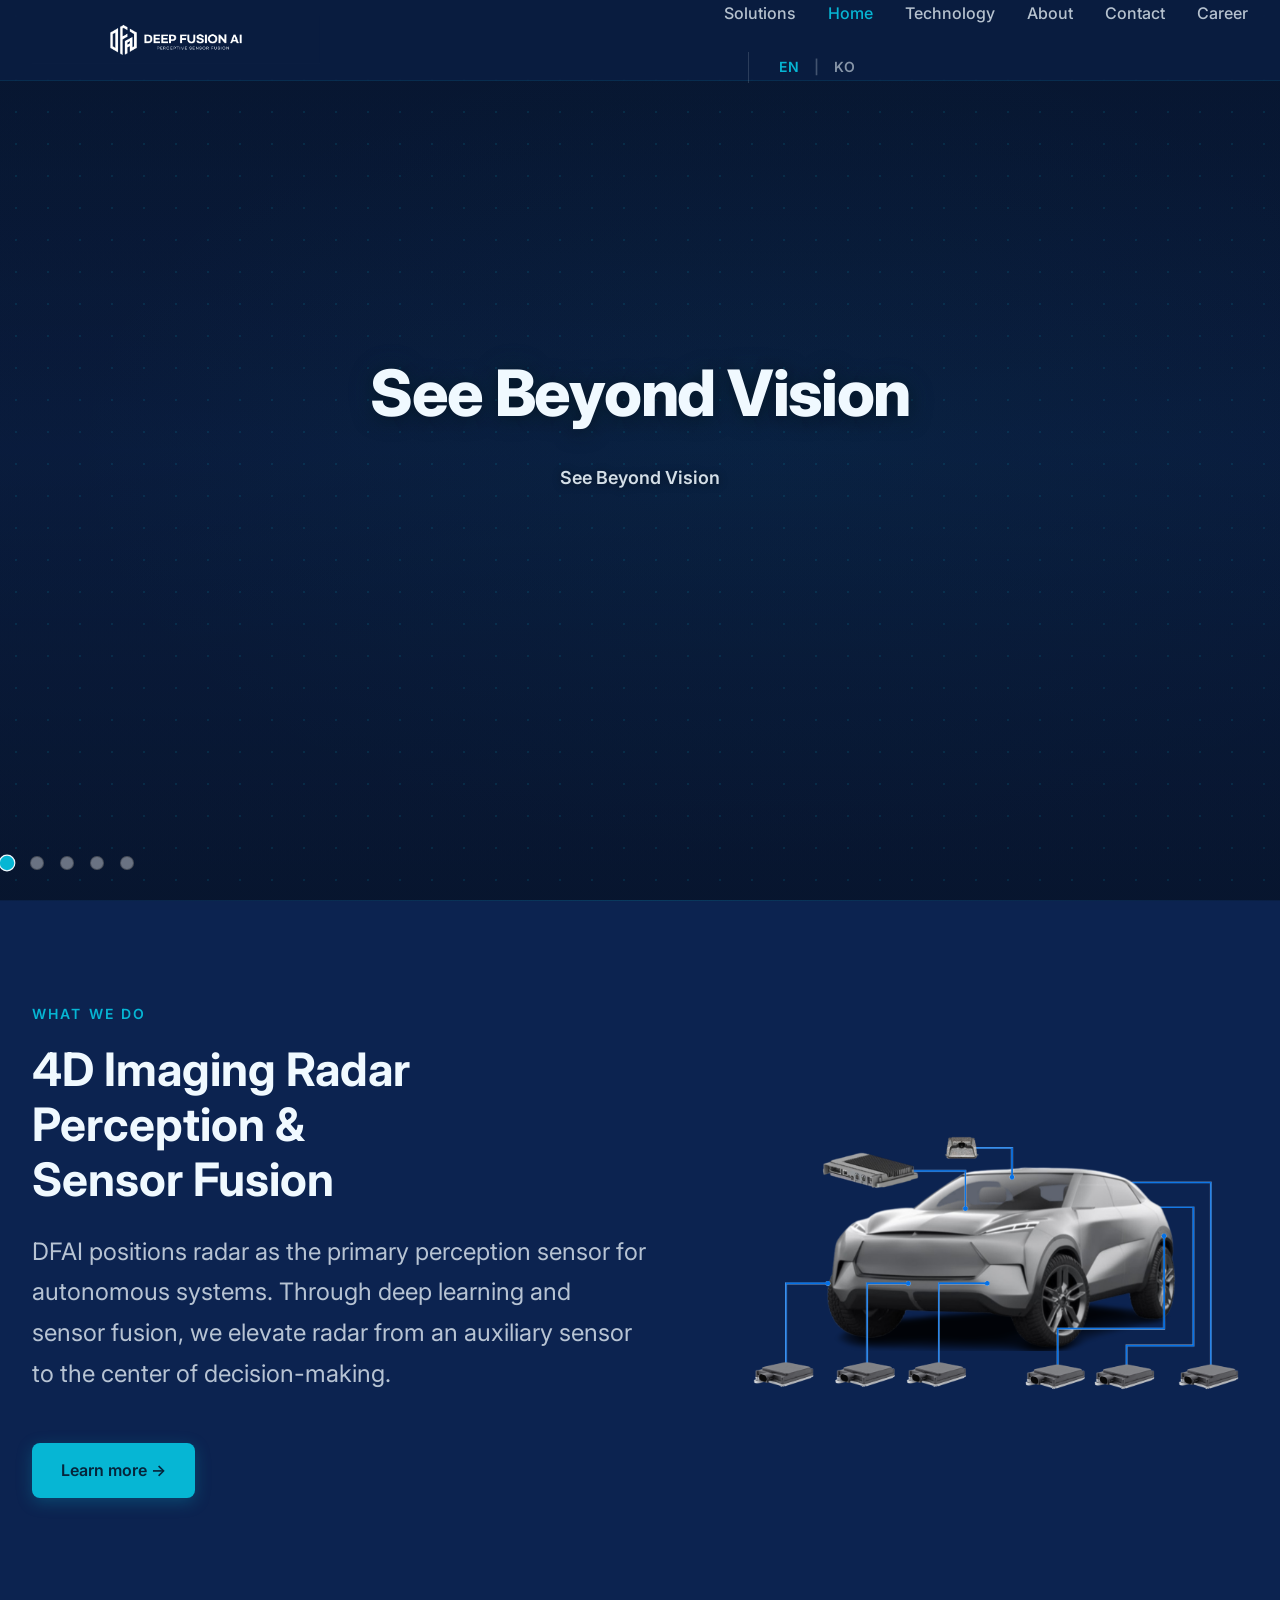
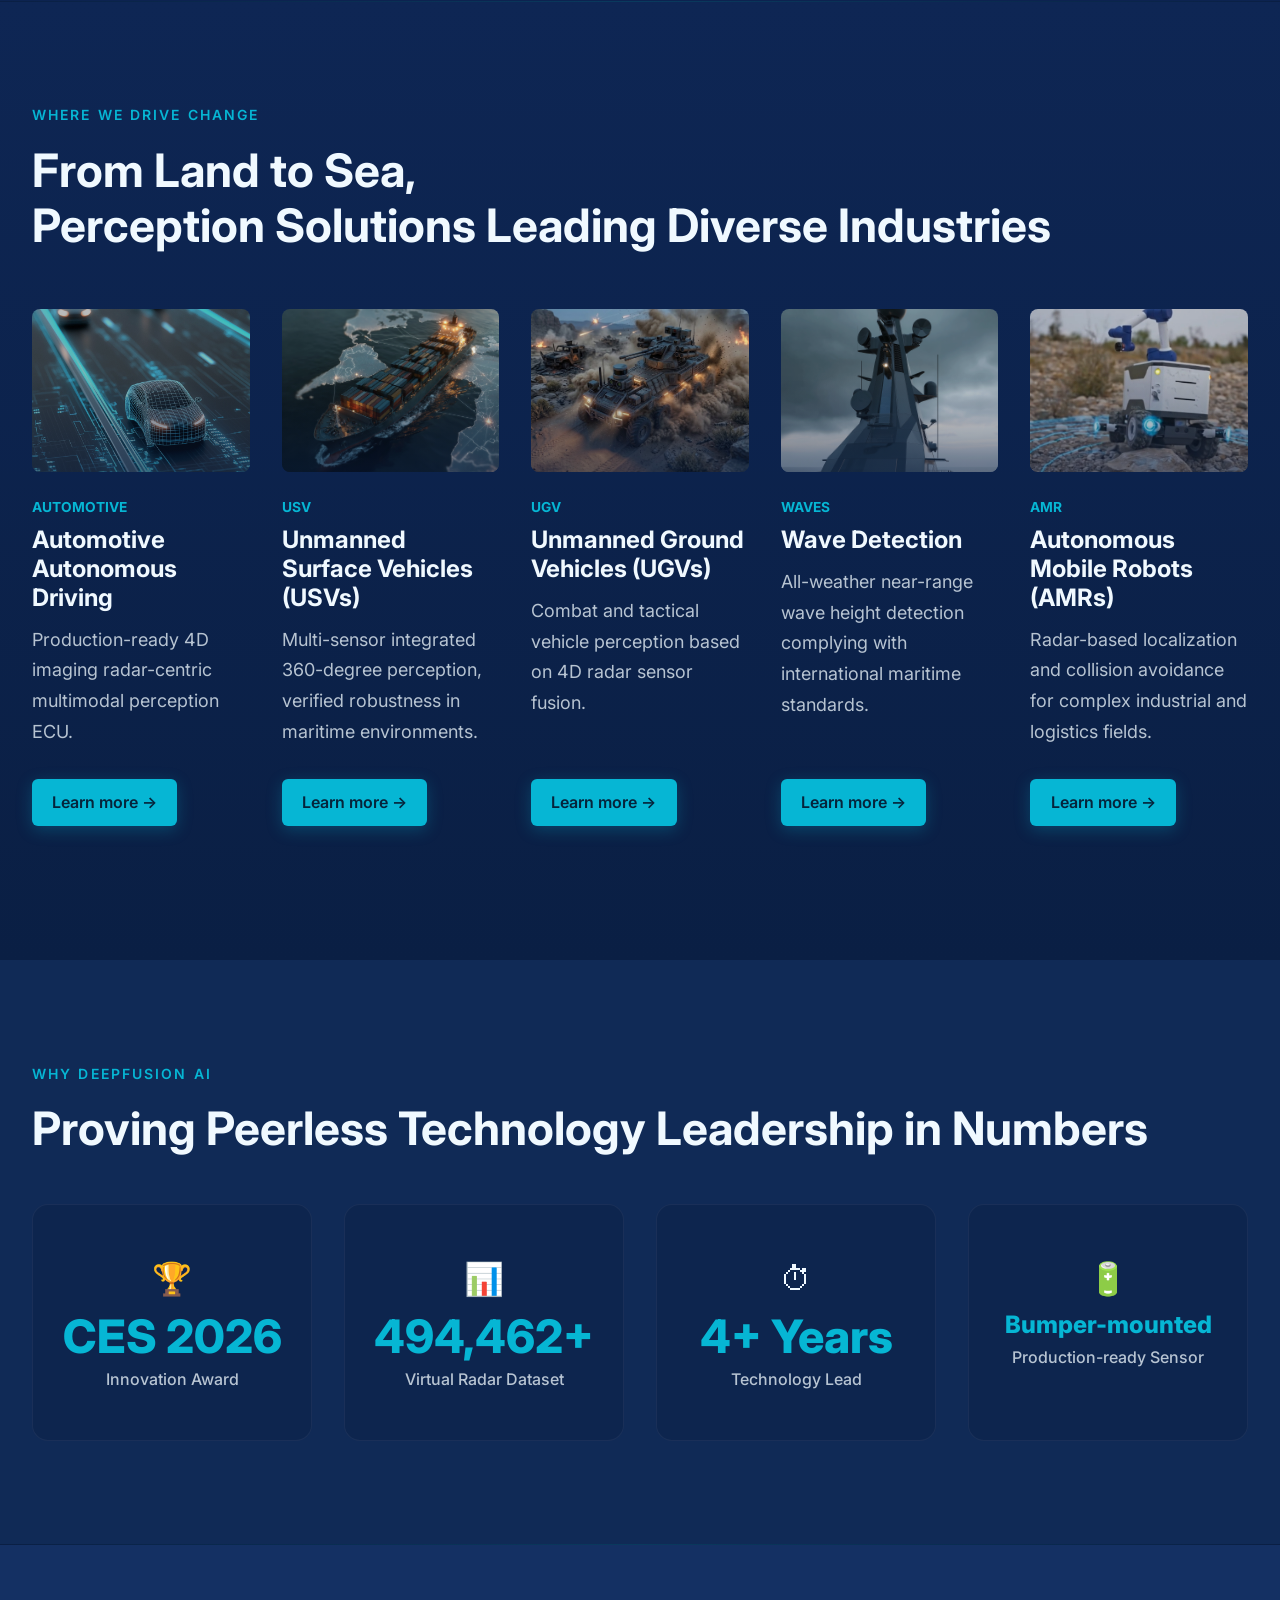
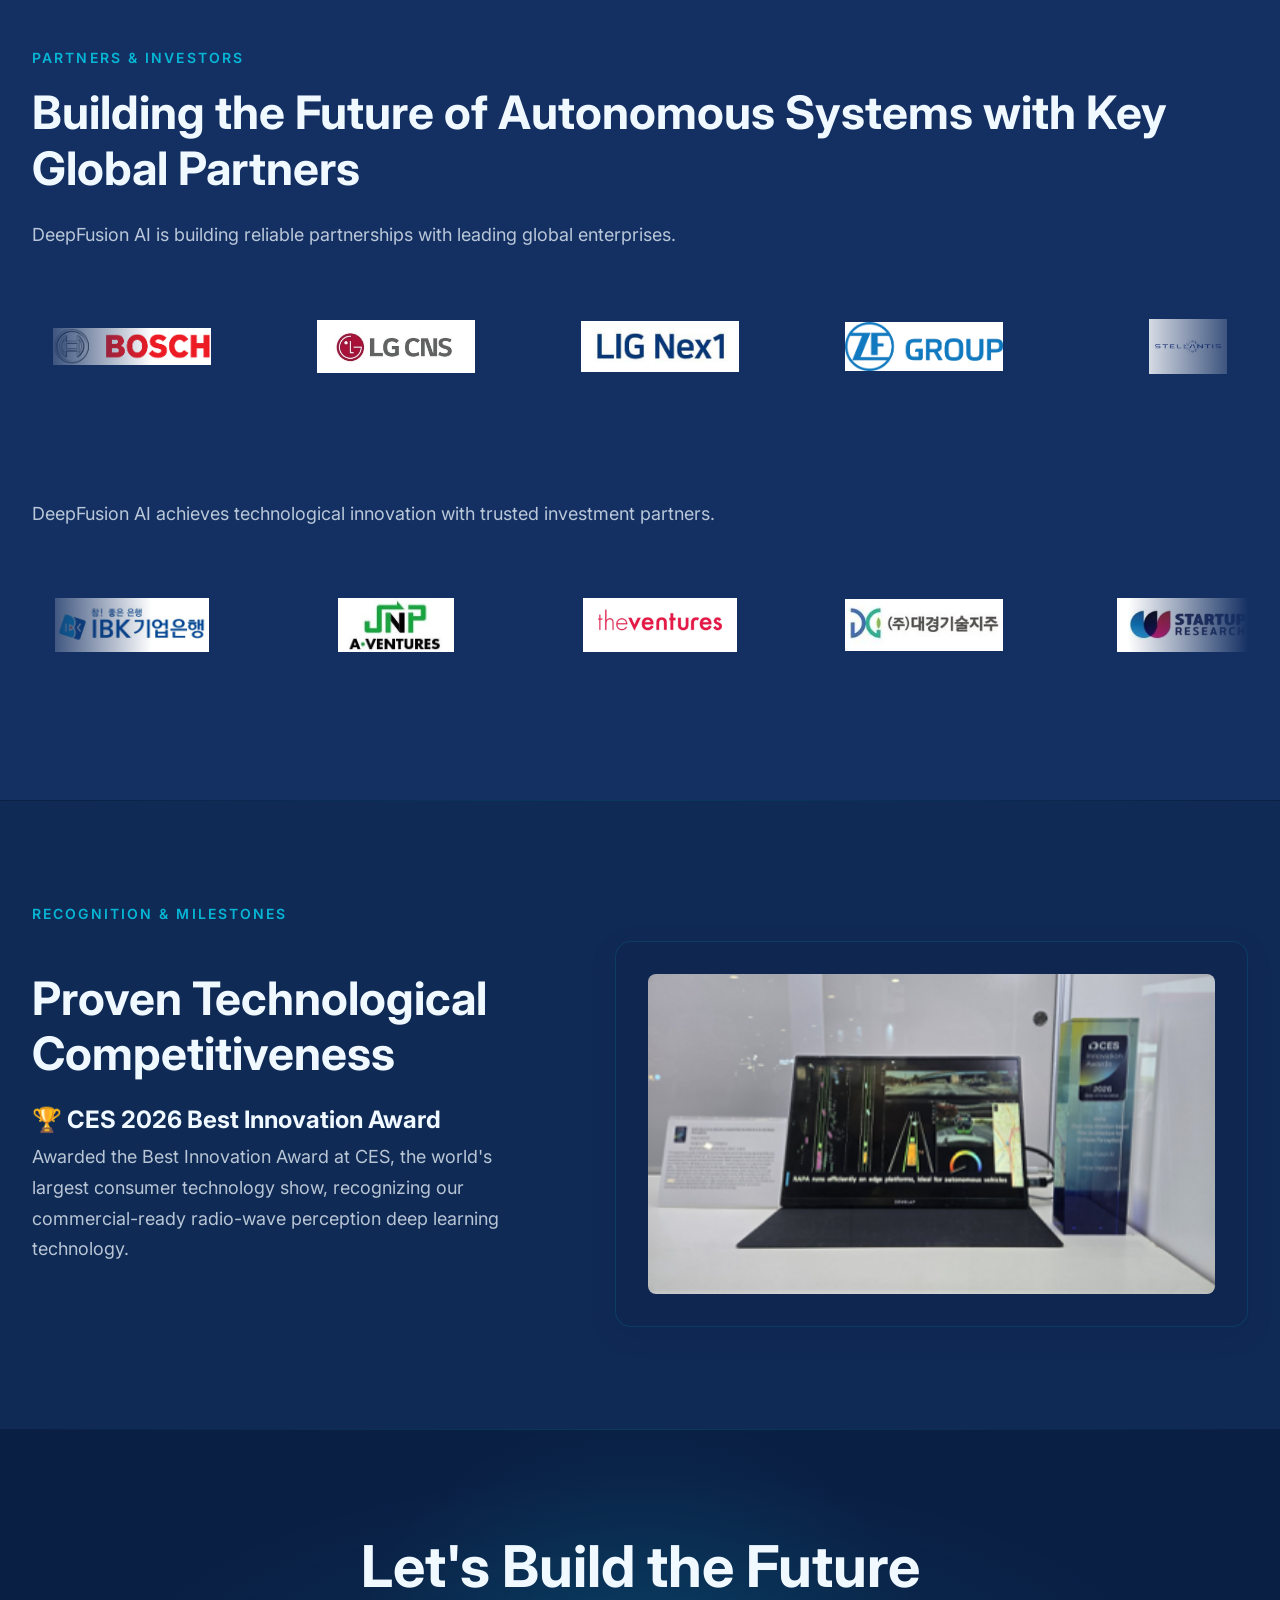
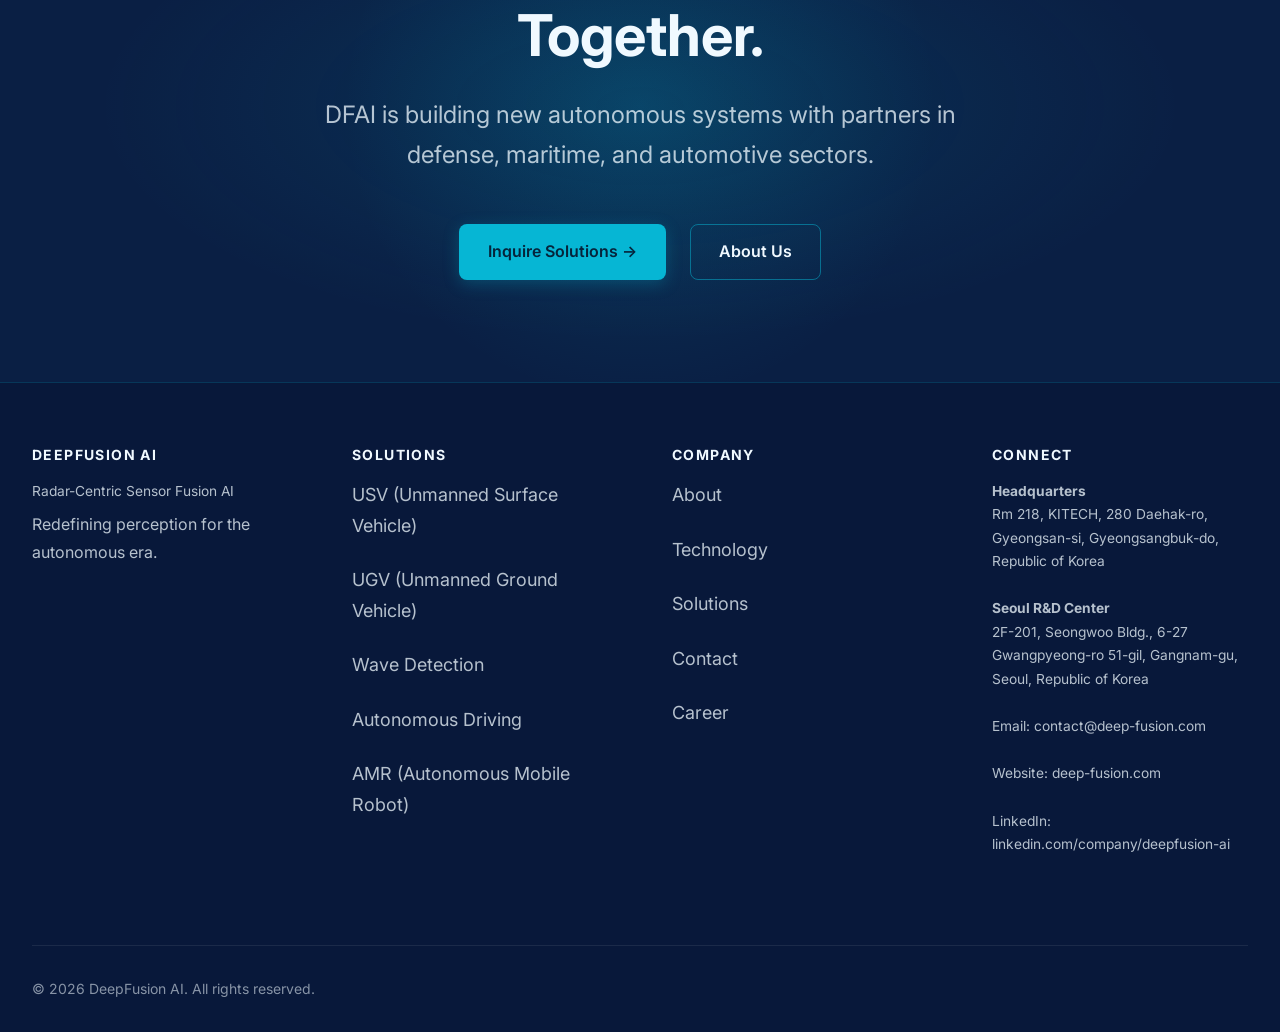
==== commit c679e5ef: "feat: swap language selector links order from KO | EN to EN | KO across all pages" ====
--- a/en/index.html
+++ b/en/index.html
@@ -82,9 +82,9 @@
           <li><a href="career.html" class="nav-link">Career</a></li>
         </ul>
         <div class="lang-switcher" role="group" aria-label="Language">
+          <a href="index.html" class="lang-link active" aria-current="true">EN</a>
+          <span class="lang-divider">|</span>
           <a href="../index.html" class="lang-link" hreflang="en">KO</a>
-          <span class="lang-divider">|</span>
-          <a href="index.html" class="lang-link active" aria-current="true">EN</a>
         </div>
       </nav>
     </div>
